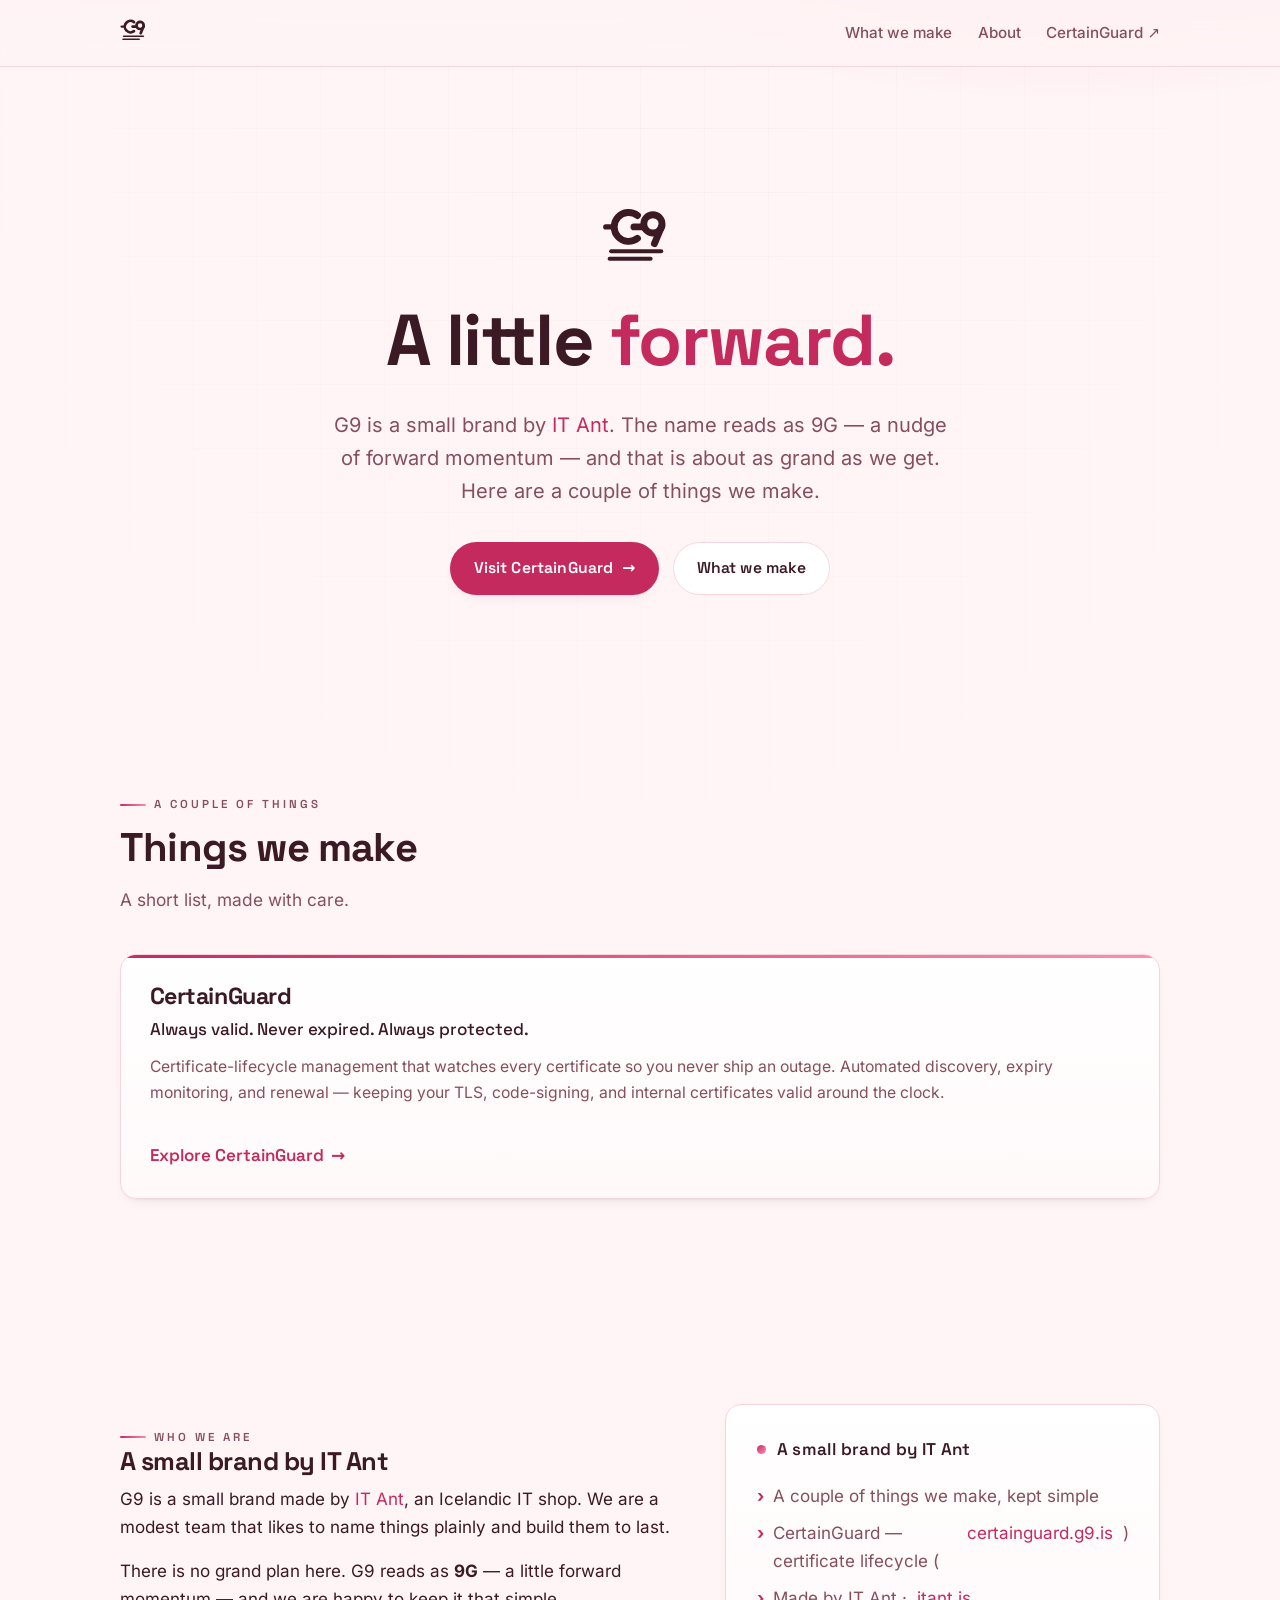
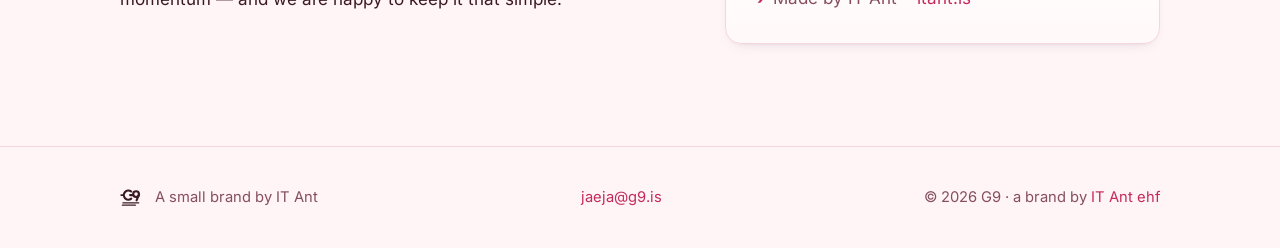
==== index.html @ 6bc57ffa "publish: G9 static build" ====
<!DOCTYPE html><html lang="en"> <head><meta charset="utf-8"><meta name="viewport" content="width=device-width, initial-scale=1"><meta name="generator" content="Astro v5.18.2"><title>G9 — a small brand by IT Ant</title><meta name="description" content="G9 is a small brand by IT Ant. A little forward momentum, and a couple of things we make — including CertainGuard, certificate-lifecycle management."><link rel="canonical" href="https://g9.is/"><meta name="theme-color" content="#fff4f6"><link rel="icon" href="/favicon.ico" sizes="32x32"><link rel="icon" href="/favicon.svg" type="image/svg+xml"><link rel="icon" href="/favicon-32.png" type="image/png" sizes="32x32"><link rel="apple-touch-icon" href="/apple-touch-icon.png"><link rel="mask-icon" href="/brand/g9-mark.svg" color="#c42a5e"><!-- Palette: Rose Peach (theme 6) is the locked default. The ?theme= switch
         (1–6) stays available for /preview; set data-theme before paint. --><script>
      (function () {
        try {
          var t = parseInt(
            new URLSearchParams(window.location.search).get('theme'),
            10
          );
          document.documentElement.dataset.theme =
            t >= 1 && t <= 6 ? String(t) : '6';
        } catch (e) {
          document.documentElement.dataset.theme = '6';
        }
      })();
    </script><!-- Open Graph --><meta property="og:type" content="website"><meta property="og:site_name" content="G9"><meta property="og:title" content="G9 — a small brand by IT Ant"><meta property="og:description" content="G9 is a small brand by IT Ant. A little forward momentum, and a couple of things we make — including CertainGuard, certificate-lifecycle management."><meta property="og:url" content="https://g9.is/"><meta property="og:image" content="https://g9.is/og.svg"><meta property="og:image:alt" content="G9 — a little forward."><!-- Twitter --><meta name="twitter:card" content="summary_large_image"><meta name="twitter:title" content="G9 — a small brand by IT Ant"><meta name="twitter:description" content="G9 is a small brand by IT Ant. A little forward momentum, and a couple of things we make — including CertainGuard, certificate-lifecycle management."><meta name="twitter:image" content="https://g9.is/og.svg"><link rel="sitemap" href="/sitemap-index.xml"><link rel="stylesheet" href="/assets/index.DEexoNyB.css"></head> <body> <a class="skip-link" href="#main">Skip to content</a>  <header class="site-header"> <div class="container"> <a href="#top" aria-label="G9 home"> <svg class="wordmark " width="30" height="30" viewBox="0 0 100 100" role="img" aria-label="G9" fill="none" xmlns="http://www.w3.org/2000/svg"> <g stroke="currentColor" stroke-linecap="round" stroke-linejoin="round"> <g stroke-width="9"> <path d="M46.7 27 A19 19 0 1 0 46.7 57"></path> <path d="M54 42 L42 42"></path> </g> <g stroke-width="9"> <circle cx="67" cy="38" r="12"></circle> <path d="M78.6 40.9 L69 64"></path> </g> <g stroke-width="5.25"> <path d="M12 74 L78 74"></path> <path d="M10 84 L64 84"></path> </g> <g stroke-width="7"> <path d="M5 42 L11 42"></path> </g> </g> </svg> </a> <nav class="nav-links" aria-label="Primary"> <a href="#products">What we make</a> <a href="#about">About</a> <a href="https://certainguard.g9.is" rel="noopener">CertainGuard ↗</a> </nav> </div> </header> <main id="main"> <a id="top"></a> <!-- ===================== HERO ===================== --> <section class="section hero" aria-labelledby="hero-title"> <div class="container"> <svg class="wordmark wordmark-xl" width="76" height="76" viewBox="0 0 100 100" role="img" aria-label="G9" fill="none" xmlns="http://www.w3.org/2000/svg"> <g stroke="currentColor" stroke-linecap="round" stroke-linejoin="round"> <g stroke-width="9"> <path d="M46.7 27 A19 19 0 1 0 46.7 57"></path> <path d="M54 42 L42 42"></path> </g> <g stroke-width="9"> <circle cx="67" cy="38" r="12"></circle> <path d="M78.6 40.9 L69 64"></path> </g> <g stroke-width="5.25"> <path d="M12 74 L78 74"></path> <path d="M10 84 L64 84"></path> </g> <g stroke-width="7"> <path d="M5 42 L11 42"></path> </g> </g> </svg> <h1 id="hero-title">
A little <span class="force">forward.</span> </h1> <p class="lede">
G9 is a small brand by <a href="https://itant.is" rel="noopener">IT
          Ant</a>. The name reads as 9G — a nudge of forward momentum — and
          that is about as grand as we get. Here are a couple of things we make.
</p> <div class="cta-row"> <a class="btn btn--primary" href="https://certainguard.g9.is" rel="noopener">
Visit CertainGuard <span class="arrow" aria-hidden="true">→</span> </a> <a class="btn btn--ghost" href="#products">What we make</a> </div> </div> </section> <!-- ===================== PRODUCTS ===================== --> <section class="section" id="products" aria-labelledby="products-title"> <div class="container"> <div class="section-head"> <span class="eyebrow">A couple of things</span> <h2 id="products-title">Things we make</h2> <p>A short list, made with care.</p> </div> <div class="product-grid"> <article class="product-card " style="--card-accent: #2563d8"> <h3>CertainGuard</h3> <p class="tagline">Always valid. Never expired. Always protected.</p> <div class="desc"> <p>Certificate-lifecycle management that watches every certificate so you never
ship an outage. Automated discovery, expiry monitoring, and renewal — keeping
your TLS, code-signing, and internal certificates valid around the clock.</p> </div> <a class="card-cta stretched" href="https://certainguard.g9.is" rel="noopener"> Explore CertainGuard  <span class="arrow" aria-hidden="true">
→
</span> </a> </article> </div> </div> </section> <!-- ===================== ABOUT / FAMILY ===================== --> <section class="section" id="about" aria-labelledby="about-title"> <div class="container about-wrap"> <div> <span class="eyebrow">Who we are</span> <h2 id="about-title">A small brand by IT Ant</h2> <p>
G9 is a small brand made by <a href="https://itant.is" rel="noopener">IT
            Ant</a>, an Icelandic IT shop. We are a modest team that likes to
            name things plainly and build them to last.
</p> <p>
There is no grand plan here. G9 reads as <strong>9G</strong> — a
            little forward momentum — and we are happy to keep it that simple.
</p> </div> <aside class="about-card"> <div class="lineage"> <span class="dot" aria-hidden="true"></span> A small brand by IT Ant
</div> <ul> <li>A couple of things we make, kept simple</li> <li>CertainGuard — certificate lifecycle (<a href="https://certainguard.g9.is" rel="noopener">certainguard.g9.is</a>)</li> <li>Made by IT Ant · <a href="https://itant.is" rel="noopener">itant.is</a></li> </ul> </aside> </div> </section> </main>  <footer class="site-footer"> <div class="container"> <div class="foot-brand"> <svg class="wordmark " width="24" height="24" viewBox="0 0 100 100" role="img" aria-label="G9" fill="none" xmlns="http://www.w3.org/2000/svg"> <g stroke="currentColor" stroke-linecap="round" stroke-linejoin="round"> <g stroke-width="9"> <path d="M46.7 27 A19 19 0 1 0 46.7 57"></path> <path d="M54 42 L42 42"></path> </g> <g stroke-width="9"> <circle cx="67" cy="38" r="12"></circle> <path d="M78.6 40.9 L69 64"></path> </g> <g stroke-width="5.25"> <path d="M12 74 L78 74"></path> <path d="M10 84 L64 84"></path> </g> <g stroke-width="7"> <path d="M5 42 L11 42"></path> </g> </g> </svg> <span>A small brand by IT Ant</span> </div> <div> <a href="mailto:jaeja@g9.is">jaeja@g9.is</a> </div> <div>© 2026 G9 · a brand by <a href="https://itant.is" rel="noopener">IT Ant ehf</a></div> </div> </footer>  </body></html>
---- assets/index.DEexoNyB.css ----
@font-face{font-family:Space Grotesk;font-style:normal;font-display:swap;font-weight:400;src:url(/assets/space-grotesk-vietnamese-400-normal.B7xT_GF5.woff2) format("woff2"),url(/assets/space-grotesk-vietnamese-400-normal.BIWiOVfw.woff) format("woff");unicode-range:U+0102-0103,U+0110-0111,U+0128-0129,U+0168-0169,U+01A0-01A1,U+01AF-01B0,U+0300-0301,U+0303-0304,U+0308-0309,U+0323,U+0329,U+1EA0-1EF9,U+20AB}@font-face{font-family:Space Grotesk;font-style:normal;font-display:swap;font-weight:400;src:url(/assets/space-grotesk-latin-ext-400-normal.CfP_5XZW.woff2) format("woff2"),url(/assets/space-grotesk-latin-ext-400-normal.DRPE3kg4.woff) format("woff");unicode-range:U+0100-02BA,U+02BD-02C5,U+02C7-02CC,U+02CE-02D7,U+02DD-02FF,U+0304,U+0308,U+0329,U+1D00-1DBF,U+1E00-1E9F,U+1EF2-1EFF,U+2020,U+20A0-20AB,U+20AD-20C0,U+2113,U+2C60-2C7F,U+A720-A7FF}@font-face{font-family:Space Grotesk;font-style:normal;font-display:swap;font-weight:400;src:url(/assets/space-grotesk-latin-400-normal.CJ-V5oYT.woff2) format("woff2"),url(/assets/space-grotesk-latin-400-normal.BnQMeOim.woff) format("woff");unicode-range:U+0000-00FF,U+0131,U+0152-0153,U+02BB-02BC,U+02C6,U+02DA,U+02DC,U+0304,U+0308,U+0329,U+2000-206F,U+20AC,U+2122,U+2191,U+2193,U+2212,U+2215,U+FEFF,U+FFFD}@font-face{font-family:Space Grotesk;font-style:normal;font-display:swap;font-weight:500;src:url(/assets/space-grotesk-vietnamese-500-normal.BmEvtly_.woff2) format("woff2"),url(/assets/space-grotesk-vietnamese-500-normal.BTqKIpxg.woff) format("woff");unicode-range:U+0102-0103,U+0110-0111,U+0128-0129,U+0168-0169,U+01A0-01A1,U+01AF-01B0,U+0300-0301,U+0303-0304,U+0308-0309,U+0323,U+0329,U+1EA0-1EF9,U+20AB}@font-face{font-family:Space Grotesk;font-style:normal;font-display:swap;font-weight:500;src:url(/assets/space-grotesk-latin-ext-500-normal.DUe3BAxM.woff2) format("woff2"),url(/assets/space-grotesk-latin-ext-500-normal.3dgZTiw9.woff) format("woff");unicode-range:U+0100-02BA,U+02BD-02C5,U+02C7-02CC,U+02CE-02D7,U+02DD-02FF,U+0304,U+0308,U+0329,U+1D00-1DBF,U+1E00-1E9F,U+1EF2-1EFF,U+2020,U+20A0-20AB,U+20AD-20C0,U+2113,U+2C60-2C7F,U+A720-A7FF}@font-face{font-family:Space Grotesk;font-style:normal;font-display:swap;font-weight:500;src:url(/assets/space-grotesk-latin-500-normal.lFbtlQH6.woff2) format("woff2"),url(/assets/space-grotesk-latin-500-normal.CNSSEhBt.woff) format("woff");unicode-range:U+0000-00FF,U+0131,U+0152-0153,U+02BB-02BC,U+02C6,U+02DA,U+02DC,U+0304,U+0308,U+0329,U+2000-206F,U+20AC,U+2122,U+2191,U+2193,U+2212,U+2215,U+FEFF,U+FFFD}@font-face{font-family:Space Grotesk;font-style:normal;font-display:swap;font-weight:600;src:url(/assets/space-grotesk-vietnamese-600-normal.DUi7WF5p.woff2) format("woff2"),url(/assets/space-grotesk-vietnamese-600-normal.D6zpsUhD.woff) format("woff");unicode-range:U+0102-0103,U+0110-0111,U+0128-0129,U+0168-0169,U+01A0-01A1,U+01AF-01B0,U+0300-0301,U+0303-0304,U+0308-0309,U+0323,U+0329,U+1EA0-1EF9,U+20AB}@font-face{font-family:Space Grotesk;font-style:normal;font-display:swap;font-weight:600;src:url(/assets/space-grotesk-latin-ext-600-normal.DxxdqCpr.woff2) format("woff2"),url(/assets/space-grotesk-latin-ext-600-normal.VcznFIpX.woff) format("woff");unicode-range:U+0100-02BA,U+02BD-02C5,U+02C7-02CC,U+02CE-02D7,U+02DD-02FF,U+0304,U+0308,U+0329,U+1D00-1DBF,U+1E00-1E9F,U+1EF2-1EFF,U+2020,U+20A0-20AB,U+20AD-20C0,U+2113,U+2C60-2C7F,U+A720-A7FF}@font-face{font-family:Space Grotesk;font-style:normal;font-display:swap;font-weight:600;src:url(/assets/space-grotesk-latin-600-normal.DjKNqYRj.woff2) format("woff2"),url(/assets/space-grotesk-latin-600-normal.BflQw4A9.woff) format("woff");unicode-range:U+0000-00FF,U+0131,U+0152-0153,U+02BB-02BC,U+02C6,U+02DA,U+02DC,U+0304,U+0308,U+0329,U+2000-206F,U+20AC,U+2122,U+2191,U+2193,U+2212,U+2215,U+FEFF,U+FFFD}@font-face{font-family:Space Grotesk;font-style:normal;font-display:swap;font-weight:700;src:url(/assets/space-grotesk-vietnamese-700-normal.DMty7AZE.woff2) format("woff2"),url(/assets/space-grotesk-vietnamese-700-normal.Duxec5Rn.woff) format("woff");unicode-range:U+0102-0103,U+0110-0111,U+0128-0129,U+0168-0169,U+01A0-01A1,U+01AF-01B0,U+0300-0301,U+0303-0304,U+0308-0309,U+0323,U+0329,U+1EA0-1EF9,U+20AB}@font-face{font-family:Space Grotesk;font-style:normal;font-display:swap;font-weight:700;src:url(/assets/space-grotesk-latin-ext-700-normal.BQnZhY3m.woff2) format("woff2"),url(/assets/space-grotesk-latin-ext-700-normal.HVCqSBdx.woff) format("woff");unicode-range:U+0100-02BA,U+02BD-02C5,U+02C7-02CC,U+02CE-02D7,U+02DD-02FF,U+0304,U+0308,U+0329,U+1D00-1DBF,U+1E00-1E9F,U+1EF2-1EFF,U+2020,U+20A0-20AB,U+20AD-20C0,U+2113,U+2C60-2C7F,U+A720-A7FF}@font-face{font-family:Space Grotesk;font-style:normal;font-display:swap;font-weight:700;src:url(/assets/space-grotesk-latin-700-normal.RjhwGPKo.woff2) format("woff2"),url(/assets/space-grotesk-latin-700-normal.CwsQ-cCU.woff) format("woff");unicode-range:U+0000-00FF,U+0131,U+0152-0153,U+02BB-02BC,U+02C6,U+02DA,U+02DC,U+0304,U+0308,U+0329,U+2000-206F,U+20AC,U+2122,U+2191,U+2193,U+2212,U+2215,U+FEFF,U+FFFD}@font-face{font-family:Inter Variable;font-style:normal;font-display:swap;font-weight:100 900;src:url(/assets/inter-cyrillic-ext-wght-normal.BOeWTOD4.woff2) format("woff2-variations");unicode-range:U+0460-052F,U+1C80-1C8A,U+20B4,U+2DE0-2DFF,U+A640-A69F,U+FE2E-FE2F}@font-face{font-family:Inter Variable;font-style:normal;font-display:swap;font-weight:100 900;src:url(/assets/inter-cyrillic-wght-normal.DqGufNeO.woff2) format("woff2-variations");unicode-range:U+0301,U+0400-045F,U+0490-0491,U+04B0-04B1,U+2116}@font-face{font-family:Inter Variable;font-style:normal;font-display:swap;font-weight:100 900;src:url(/assets/inter-greek-ext-wght-normal.DlzME5K_.woff2) format("woff2-variations");unicode-range:U+1F00-1FFF}@font-face{font-family:Inter Variable;font-style:normal;font-display:swap;font-weight:100 900;src:url(/assets/inter-greek-wght-normal.CkhJZR-_.woff2) format("woff2-variations");unicode-range:U+0370-0377,U+037A-037F,U+0384-038A,U+038C,U+038E-03A1,U+03A3-03FF}@font-face{font-family:Inter Variable;font-style:normal;font-display:swap;font-weight:100 900;src:url(/assets/inter-vietnamese-wght-normal.CBcvBZtf.woff2) format("woff2-variations");unicode-range:U+0102-0103,U+0110-0111,U+0128-0129,U+0168-0169,U+01A0-01A1,U+01AF-01B0,U+0300-0301,U+0303-0304,U+0308-0309,U+0323,U+0329,U+1EA0-1EF9,U+20AB}@font-face{font-family:Inter Variable;font-style:normal;font-display:swap;font-weight:100 900;src:url(/assets/inter-latin-ext-wght-normal.DO1Apj_S.woff2) format("woff2-variations");unicode-range:U+0100-02BA,U+02BD-02C5,U+02C7-02CC,U+02CE-02D7,U+02DD-02FF,U+0304,U+0308,U+0329,U+1D00-1DBF,U+1E00-1E9F,U+1EF2-1EFF,U+2020,U+20A0-20AB,U+20AD-20C0,U+2113,U+2C60-2C7F,U+A720-A7FF}@font-face{font-family:Inter Variable;font-style:normal;font-display:swap;font-weight:100 900;src:url(/assets/inter-latin-wght-normal.Dx4kXJAl.woff2) format("woff2-variations");unicode-range:U+0000-00FF,U+0131,U+0152-0153,U+02BB-02BC,U+02C6,U+02DA,U+02DC,U+0304,U+0308,U+0329,U+2000-206F,U+20AC,U+2122,U+2191,U+2193,U+2212,U+2215,U+FEFF,U+FFFD}:root{--bg: #fff4f6;--surface: #ffffff;--surface-2: #fff9fa;--border: #f6d6de;--text: #3b1a26;--muted: #864f5d;--accent: #c42a5e;--accent-2: #ff8fb0;--accent-ink: #ffffff;--maxw: 1120px;--radius: 16px;--font-display: "Space Grotesk", system-ui, sans-serif;--font-body: "Inter Variable", "Inter", system-ui, -apple-system, Segoe UI, Roboto, sans-serif;--grad: linear-gradient(135deg, var(--accent), var(--accent-2));--glow-1: color-mix(in srgb, var(--accent) 14%, transparent);--glow-2: color-mix(in srgb, var(--accent-2) 16%, transparent);--shadow-sm: 0 1px 2px rgba(16, 24, 40, .04), 0 6px 16px -10px rgba(16, 24, 40, .18);--shadow-md: 0 12px 32px -16px rgba(16, 24, 40, .28)}[data-theme="1"]{--bg: #f2f7ff;--surface: #ffffff;--surface-2: #f7faff;--border: #dce7f6;--text: #15243b;--muted: #4f5e78;--accent: #2563d8;--accent-2: #5c8bff;--accent-ink: #ffffff}[data-theme="2"]{--bg: #fff6f0;--surface: #ffffff;--surface-2: #fffaf6;--border: #f6dccd;--text: #3a2217;--muted: #855646;--accent: #cd3f17;--accent-2: #ff8a3d;--accent-ink: #ffffff}[data-theme="3"]{--bg: #ecfaf5;--surface: #ffffff;--surface-2: #f4fcf9;--border: #cceae0;--text: #0e302a;--muted: #41675d;--accent: #067a61;--accent-2: #23c7a2;--accent-ink: #ffffff}[data-theme="4"]{--bg: #f6f3ff;--surface: #ffffff;--surface-2: #fbf9ff;--border: #e4dcf7;--text: #271a3d;--muted: #5c5078;--accent: #7345dc;--accent-2: #a98bff;--accent-ink: #ffffff}[data-theme="5"]{--bg: #fafcec;--surface: #ffffff;--surface-2: #fdfef4;--border: #e5e8c2;--text: #2a2d10;--muted: #59602b;--accent: #4f7a0b;--accent-2: #a6cc2b;--accent-ink: #ffffff}[data-theme="6"]{--bg: #fff4f6;--surface: #ffffff;--surface-2: #fff9fa;--border: #f6d6de;--text: #3b1a26;--muted: #864f5d;--accent: #c42a5e;--accent-2: #ff8fb0;--accent-ink: #ffffff}*,*:before,*:after{box-sizing:border-box}html{scroll-behavior:smooth}body{margin:0;background:var(--bg);color:var(--text);font-family:var(--font-body);font-size:17px;line-height:1.65;-webkit-font-smoothing:antialiased;text-rendering:optimizeLegibility;overflow-x:hidden}body:before{content:"";position:fixed;inset:-20vh -10vw auto;height:80vh;z-index:-2;background:radial-gradient(55% 50% at 78% 4%,var(--glow-1),transparent 70%),radial-gradient(45% 45% at 10% 0%,var(--glow-2),transparent 70%);pointer-events:none}body:after{content:"";position:fixed;inset:0;z-index:-3;background-image:linear-gradient(rgba(16,24,40,.025) 1px,transparent 1px),linear-gradient(90deg,rgba(16,24,40,.025) 1px,transparent 1px);background-size:64px 64px;mask-image:radial-gradient(circle at 50% 18%,#000 0%,transparent 72%);pointer-events:none}a{color:var(--accent);text-decoration:none}a:hover{text-decoration:underline}h1,h2,h3{font-family:var(--font-display);font-weight:700;line-height:1.1;letter-spacing:-.02em;margin:0 0 .4em;color:var(--text)}p{margin:0 0 1rem}img,svg{max-width:100%}.container{width:100%;max-width:var(--maxw);margin-inline:auto;padding-inline:clamp(1.25rem,4vw,2.5rem)}.eyebrow{display:inline-flex;align-items:center;gap:.5rem;font-family:var(--font-display);font-size:.72rem;font-weight:600;letter-spacing:.26em;text-transform:uppercase;color:var(--muted)}.eyebrow:before{content:"";width:1.6rem;height:2px;border-radius:2px;background:var(--grad)}.section{padding-block:clamp(3.5rem,8vw,6.5rem);position:relative}.skip-link{position:absolute;left:-999px;top:0;z-index:100;background:var(--accent);color:var(--accent-ink);padding:.6rem 1rem;border-radius:0 0 8px;font-weight:600}.skip-link:focus{left:0}.btn{display:inline-flex;align-items:center;gap:.55rem;font-family:var(--font-display);font-weight:600;font-size:.98rem;letter-spacing:.01em;padding:.8rem 1.4rem;border-radius:999px;border:1px solid transparent;cursor:pointer;transition:transform .18s ease,box-shadow .18s ease,background .18s ease,border-color .18s ease,color .18s ease;text-decoration:none}.btn--primary{background:var(--accent);color:var(--accent-ink);box-shadow:var(--shadow-sm)}.btn--primary:hover{transform:translateY(-2px);text-decoration:none;box-shadow:var(--shadow-md)}.btn--ghost{background:var(--surface);color:var(--text);border-color:var(--border)}.btn--ghost:hover{border-color:var(--accent);color:var(--accent);text-decoration:none}.btn .arrow{transition:transform .18s ease}.btn:hover .arrow{transform:translate(3px)}:focus-visible{outline:2px solid var(--accent);outline-offset:3px;border-radius:4px}.site-header{position:sticky;top:0;z-index:50;backdrop-filter:blur(12px);background:color-mix(in srgb,var(--bg) 80%,transparent);border-bottom:1px solid var(--border)}.site-header .container{display:flex;align-items:center;justify-content:space-between;height:66px}.site-header .wordmark{color:var(--text)}.nav-links{display:flex;align-items:center;gap:1.6rem}.nav-links a{color:var(--muted);font-size:.95rem;font-weight:500}.nav-links a:hover{color:var(--accent);text-decoration:none}.hero{padding-block:clamp(4rem,11vw,8rem) clamp(3rem,7vw,5.5rem);text-align:center}.hero .wordmark-xl{margin-inline:auto;color:var(--text)}.hero h1{font-size:clamp(2.4rem,7vw,4.5rem);margin-top:1.4rem;color:var(--text)}.hero h1 .force{color:var(--accent)}.hero .lede{max-width:48ch;margin:1.15rem auto 2.1rem;color:var(--muted);font-size:clamp(1.05rem,2.4vw,1.25rem)}.hero .cta-row{display:flex;gap:.9rem;justify-content:center;flex-wrap:wrap}.section-head{max-width:60ch;margin-bottom:2.5rem}.section-head h2{font-size:clamp(1.7rem,4vw,2.5rem);margin-top:.7rem}.section-head p{color:var(--muted);font-size:1.08rem}.product-grid{display:grid;grid-template-columns:repeat(auto-fit,minmax(280px,1fr));gap:1.25rem}.product-card{position:relative;display:flex;flex-direction:column;padding:1.8rem;border-radius:var(--radius);background:linear-gradient(180deg,var(--surface),var(--surface-2));border:1px solid var(--border);box-shadow:var(--shadow-sm);overflow:hidden;transition:transform .2s ease,border-color .2s ease,box-shadow .2s ease}.product-card:before{content:"";position:absolute;inset:0 0 auto;height:3px;background:var(--grad)}.product-card:hover{transform:translateY(-4px);border-color:color-mix(in srgb,var(--accent) 45%,var(--border));box-shadow:var(--shadow-md)}.product-card.is-coming{border-style:dashed;background:var(--surface-2);box-shadow:none}.product-card .badge{align-self:flex-start;font-family:var(--font-display);font-size:.68rem;font-weight:600;letter-spacing:.16em;text-transform:uppercase;padding:.3rem .7rem;border-radius:999px;border:1px solid var(--border);color:var(--muted);margin-bottom:1.1rem}.product-card .badge.live{color:var(--accent-ink);background:var(--accent);border-color:transparent}.product-card h3{font-size:1.45rem;margin-bottom:.35rem}.product-card .tagline{font-family:var(--font-display);font-weight:500;color:var(--text);margin-bottom:.7rem}.product-card .desc{color:var(--muted);font-size:.98rem;flex:1}.product-card .card-cta{margin-top:1.2rem;display:inline-flex;align-items:center;gap:.45rem;font-family:var(--font-display);font-weight:600;color:var(--accent)}.product-card .card-cta .arrow{transition:transform .18s ease}.product-card a.stretched:after{content:"";position:absolute;inset:0}.product-card:hover .card-cta .arrow{transform:translate(4px)}.product-card .card-cta.disabled{color:var(--muted)}.about-wrap{display:grid;grid-template-columns:1.3fr 1fr;gap:2.5rem;align-items:center}.about-card{padding:1.9rem;border-radius:var(--radius);background:linear-gradient(180deg,var(--surface),var(--surface-2));border:1px solid var(--border);box-shadow:var(--shadow-sm)}.about-card .lineage{display:flex;align-items:center;gap:.7rem;font-family:var(--font-display);font-weight:600;letter-spacing:.02em}.about-card .lineage .dot{width:9px;height:9px;border-radius:50%;background:var(--grad)}.about-card ul{list-style:none;padding:0;margin:1.2rem 0 0;display:grid;gap:.55rem}.about-card li{display:flex;gap:.6rem;color:var(--muted)}.about-card li:before{content:"›";color:var(--accent);font-weight:700}.site-footer{border-top:1px solid var(--border);padding-block:2.4rem;color:var(--muted);font-size:.92rem}.site-footer .container{display:flex;flex-wrap:wrap;gap:1rem 2rem;align-items:center;justify-content:space-between}.site-footer .foot-brand{display:flex;align-items:center;gap:.7rem}.site-footer .wordmark{color:var(--text)}.site-footer a,.site-footer a:hover{color:var(--accent)}@media(max-width:760px){.nav-links{display:none}.about-wrap{grid-template-columns:1fr}}@media(prefers-reduced-motion:reduce){html{scroll-behavior:auto}*{transition:none!important}}
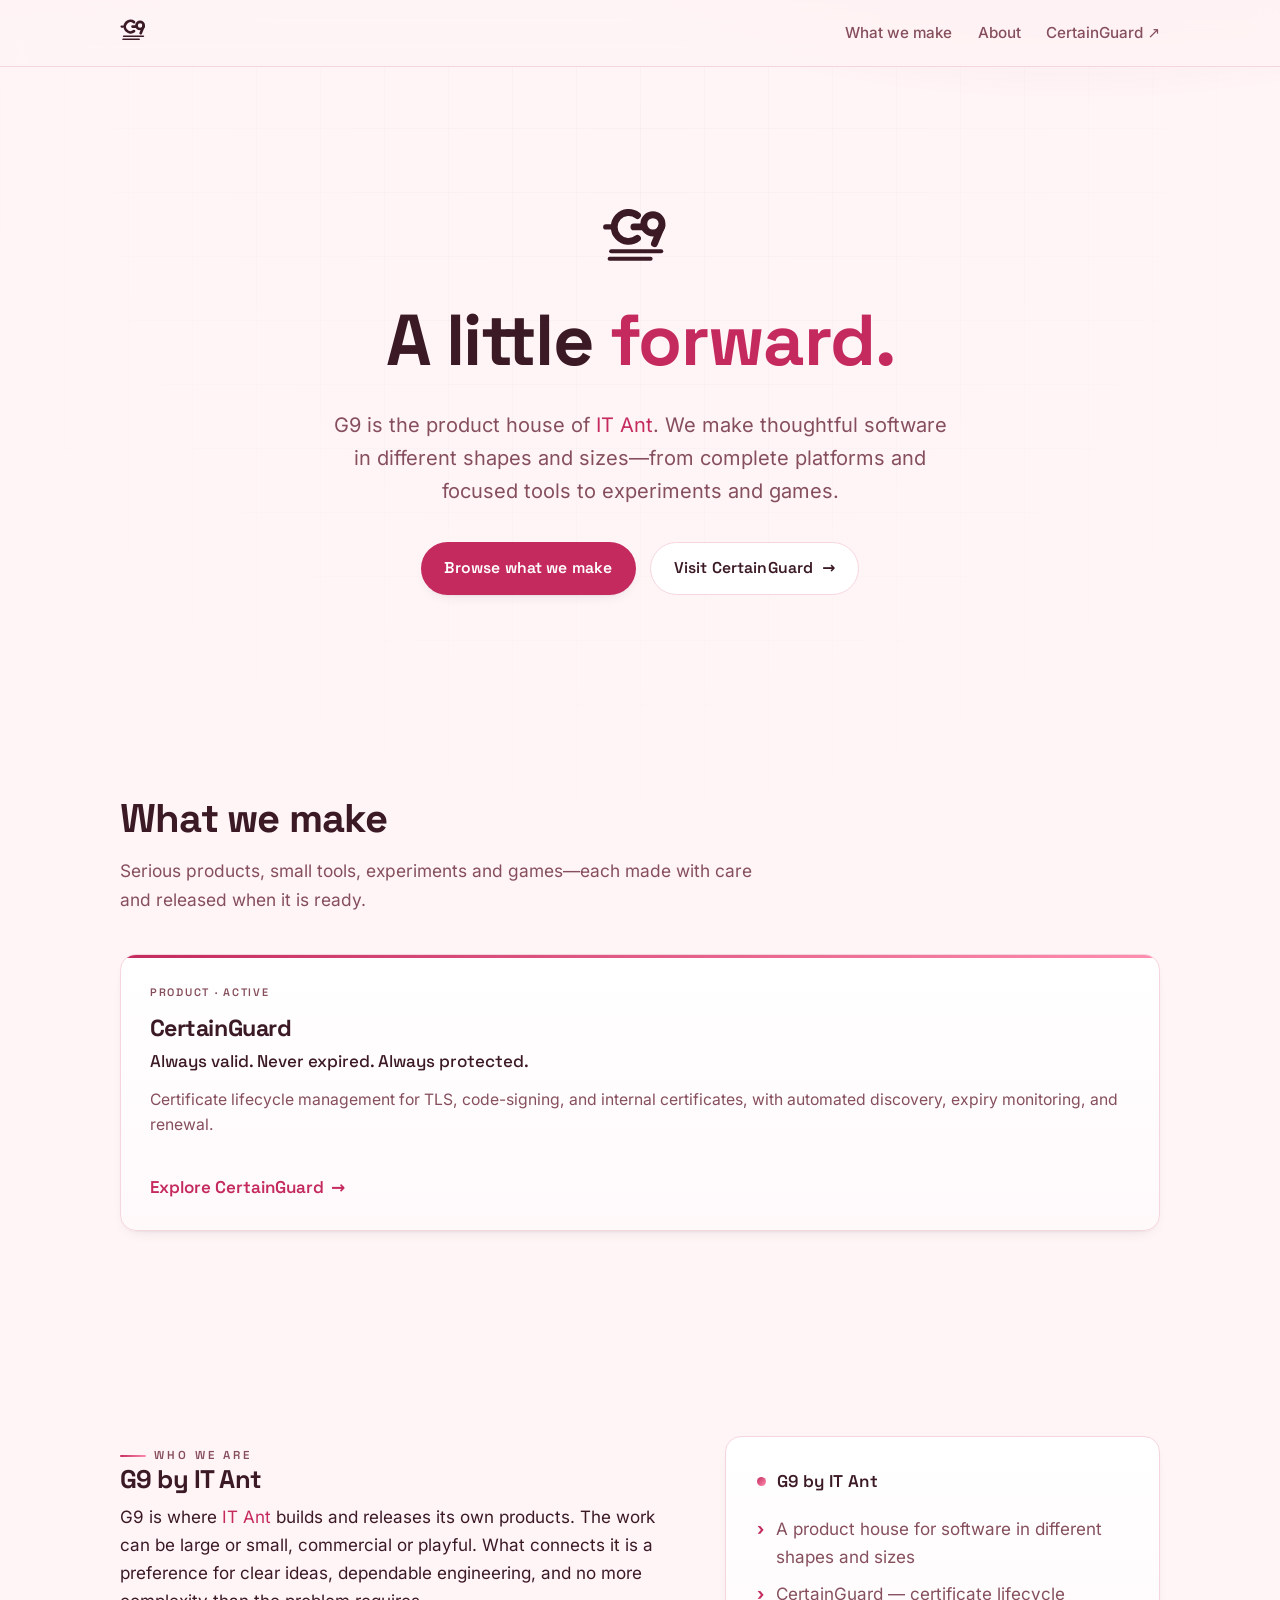
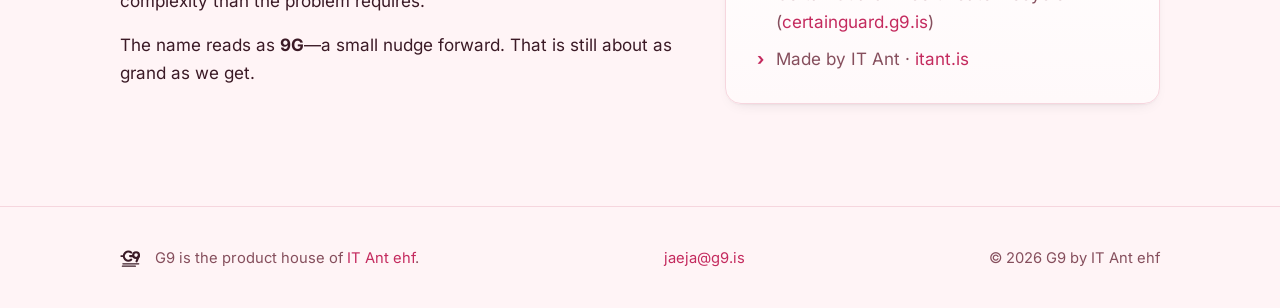
==== commit 99965968: "publish: G9 static build" ====
--- a/index.html
+++ b/index.html
@@ -1,4 +1,4 @@
-<!DOCTYPE html><html lang="en"> <head><meta charset="utf-8"><meta name="viewport" content="width=device-width, initial-scale=1"><meta name="generator" content="Astro v5.18.2"><title>G9 — a small brand by IT Ant</title><meta name="description" content="G9 is a small brand by IT Ant. A little forward momentum, and a couple of things we make — including CertainGuard, certificate-lifecycle management."><link rel="canonical" href="https://g9.is/"><meta name="theme-color" content="#fff4f6"><link rel="icon" href="/favicon.ico" sizes="32x32"><link rel="icon" href="/favicon.svg" type="image/svg+xml"><link rel="icon" href="/favicon-32.png" type="image/png" sizes="32x32"><link rel="apple-touch-icon" href="/apple-touch-icon.png"><link rel="mask-icon" href="/brand/g9-mark.svg" color="#c42a5e"><!-- Palette: Rose Peach (theme 6) is the locked default. The ?theme= switch
+<!DOCTYPE html><html lang="en"> <head><meta charset="utf-8"><meta name="viewport" content="width=device-width, initial-scale=1"><meta name="generator" content="Astro v5.18.2"><title>G9 by IT Ant — An Icelandic product house</title><meta name="description" content="G9 is the product house of IT Ant. We make thoughtful software—from complete platforms and focused tools to experiments and games."><link rel="canonical" href="https://g9.is/"><meta name="theme-color" content="#fff4f6"><link rel="icon" href="/favicon.ico" sizes="32x32"><link rel="icon" href="/favicon.svg" type="image/svg+xml"><link rel="icon" href="/favicon-32.png" type="image/png" sizes="32x32"><link rel="apple-touch-icon" href="/apple-touch-icon.png"><link rel="mask-icon" href="/brand/g9-mark.svg" color="#c42a5e"><!-- Palette: Rose Peach (theme 6) is the locked default. The ?theme= switch
          (1–6) stays available for /preview; set data-theme before paint. --><script>
       (function () {
         try {
@@ -12,22 +12,24 @@
           document.documentElement.dataset.theme = '6';
         }
       })();
-    </script><!-- Open Graph --><meta property="og:type" content="website"><meta property="og:site_name" content="G9"><meta property="og:title" content="G9 — a small brand by IT Ant"><meta property="og:description" content="G9 is a small brand by IT Ant. A little forward momentum, and a couple of things we make — including CertainGuard, certificate-lifecycle management."><meta property="og:url" content="https://g9.is/"><meta property="og:image" content="https://g9.is/og.svg"><meta property="og:image:alt" content="G9 — a little forward."><!-- Twitter --><meta name="twitter:card" content="summary_large_image"><meta name="twitter:title" content="G9 — a small brand by IT Ant"><meta name="twitter:description" content="G9 is a small brand by IT Ant. A little forward momentum, and a couple of things we make — including CertainGuard, certificate-lifecycle management."><meta name="twitter:image" content="https://g9.is/og.svg"><link rel="sitemap" href="/sitemap-index.xml"><link rel="stylesheet" href="/assets/index.DEexoNyB.css"></head> <body> <a class="skip-link" href="#main">Skip to content</a>  <header class="site-header"> <div class="container"> <a href="#top" aria-label="G9 home"> <svg class="wordmark " width="30" height="30" viewBox="0 0 100 100" role="img" aria-label="G9" fill="none" xmlns="http://www.w3.org/2000/svg"> <g stroke="currentColor" stroke-linecap="round" stroke-linejoin="round"> <g stroke-width="9"> <path d="M46.7 27 A19 19 0 1 0 46.7 57"></path> <path d="M54 42 L42 42"></path> </g> <g stroke-width="9"> <circle cx="67" cy="38" r="12"></circle> <path d="M78.6 40.9 L69 64"></path> </g> <g stroke-width="5.25"> <path d="M12 74 L78 74"></path> <path d="M10 84 L64 84"></path> </g> <g stroke-width="7"> <path d="M5 42 L11 42"></path> </g> </g> </svg> </a> <nav class="nav-links" aria-label="Primary"> <a href="#products">What we make</a> <a href="#about">About</a> <a href="https://certainguard.g9.is" rel="noopener">CertainGuard ↗</a> </nav> </div> </header> <main id="main"> <a id="top"></a> <!-- ===================== HERO ===================== --> <section class="section hero" aria-labelledby="hero-title"> <div class="container"> <svg class="wordmark wordmark-xl" width="76" height="76" viewBox="0 0 100 100" role="img" aria-label="G9" fill="none" xmlns="http://www.w3.org/2000/svg"> <g stroke="currentColor" stroke-linecap="round" stroke-linejoin="round"> <g stroke-width="9"> <path d="M46.7 27 A19 19 0 1 0 46.7 57"></path> <path d="M54 42 L42 42"></path> </g> <g stroke-width="9"> <circle cx="67" cy="38" r="12"></circle> <path d="M78.6 40.9 L69 64"></path> </g> <g stroke-width="5.25"> <path d="M12 74 L78 74"></path> <path d="M10 84 L64 84"></path> </g> <g stroke-width="7"> <path d="M5 42 L11 42"></path> </g> </g> </svg> <h1 id="hero-title">
+    </script><!-- Open Graph --><meta property="og:type" content="website"><meta property="og:site_name" content="G9"><meta property="og:title" content="G9 by IT Ant"><meta property="og:description" content="Thoughtful software in different shapes and sizes, from complete platforms and focused tools to experiments and games."><meta property="og:url" content="https://g9.is/"><meta property="og:image" content="https://g9.is/og.svg"><meta property="og:image:alt" content="G9 — a little forward."><!-- Twitter --><meta name="twitter:card" content="summary_large_image"><meta name="twitter:title" content="G9 by IT Ant"><meta name="twitter:description" content="Thoughtful software in different shapes and sizes, from complete platforms and focused tools to experiments and games."><meta name="twitter:image" content="https://g9.is/og.svg"><link rel="sitemap" href="/sitemap-index.xml"><link rel="stylesheet" href="/assets/index.De8qRLcC.css"></head> <body> <a class="skip-link" href="#main">Skip to content</a>  <header class="site-header"> <div class="container"> <a href="#top" aria-label="G9 home"> <svg class="wordmark " width="30" height="30" viewBox="0 0 100 100" role="img" aria-label="G9" fill="none" xmlns="http://www.w3.org/2000/svg"> <g stroke="currentColor" stroke-linecap="round" stroke-linejoin="round"> <g stroke-width="9"> <path d="M46.7 27 A19 19 0 1 0 46.7 57"></path> <path d="M54 42 L42 42"></path> </g> <g stroke-width="9"> <circle cx="67" cy="38" r="12"></circle> <path d="M78.6 40.9 L69 64"></path> </g> <g stroke-width="5.25"> <path d="M12 74 L78 74"></path> <path d="M10 84 L64 84"></path> </g> <g stroke-width="7"> <path d="M5 42 L11 42"></path> </g> </g> </svg> </a> <nav class="nav-links" aria-label="Primary"> <a href="#products">What we make</a> <a href="#about">About</a> <a href="https://certainguard.g9.is" rel="noopener">CertainGuard ↗</a> </nav> </div> </header> <main id="main"> <a id="top"></a> <!-- ===================== HERO ===================== --> <section class="section hero" aria-labelledby="hero-title"> <div class="container"> <svg class="wordmark wordmark-xl" width="76" height="76" viewBox="0 0 100 100" role="img" aria-label="G9" fill="none" xmlns="http://www.w3.org/2000/svg"> <g stroke="currentColor" stroke-linecap="round" stroke-linejoin="round"> <g stroke-width="9"> <path d="M46.7 27 A19 19 0 1 0 46.7 57"></path> <path d="M54 42 L42 42"></path> </g> <g stroke-width="9"> <circle cx="67" cy="38" r="12"></circle> <path d="M78.6 40.9 L69 64"></path> </g> <g stroke-width="5.25"> <path d="M12 74 L78 74"></path> <path d="M10 84 L64 84"></path> </g> <g stroke-width="7"> <path d="M5 42 L11 42"></path> </g> </g> </svg> <h1 id="hero-title">
 A little <span class="force">forward.</span> </h1> <p class="lede">
-G9 is a small brand by <a href="https://itant.is" rel="noopener">IT
-          Ant</a>. The name reads as 9G — a nudge of forward momentum — and
-          that is about as grand as we get. Here are a couple of things we make.
-</p> <div class="cta-row"> <a class="btn btn--primary" href="https://certainguard.g9.is" rel="noopener">
-Visit CertainGuard <span class="arrow" aria-hidden="true">→</span> </a> <a class="btn btn--ghost" href="#products">What we make</a> </div> </div> </section> <!-- ===================== PRODUCTS ===================== --> <section class="section" id="products" aria-labelledby="products-title"> <div class="container"> <div class="section-head"> <span class="eyebrow">A couple of things</span> <h2 id="products-title">Things we make</h2> <p>A short list, made with care.</p> </div> <div class="product-grid"> <article class="product-card " style="--card-accent: #2563d8"> <h3>CertainGuard</h3> <p class="tagline">Always valid. Never expired. Always protected.</p> <div class="desc"> <p>Certificate-lifecycle management that watches every certificate so you never
-ship an outage. Automated discovery, expiry monitoring, and renewal — keeping
-your TLS, code-signing, and internal certificates valid around the clock.</p> </div> <a class="card-cta stretched" href="https://certainguard.g9.is" rel="noopener"> Explore CertainGuard  <span class="arrow" aria-hidden="true">
+G9 is the product house of <a href="https://itant.is" rel="noopener">IT
+          Ant</a>. We make thoughtful software in different shapes and
+          sizes—from complete platforms and focused tools to experiments and
+          games.
+</p> <div class="cta-row"> <a class="btn btn--primary" href="#products">Browse what we make</a> <a class="btn btn--ghost" href="https://certainguard.g9.is" rel="noopener">
+Visit CertainGuard <span class="arrow" aria-hidden="true">→</span> </a> </div> </div> </section> <!-- ===================== PRODUCTS ===================== --> <section class="section" id="products" aria-labelledby="products-title"> <div class="container"> <div class="section-head"> <h2 id="products-title">What we make</h2> <p>Serious products, small tools, experiments and games—each made with care and released when it is ready.</p> </div> <div class="product-grid"> <article class="product-card " style="--card-accent: #2563d8"> <span class="card-label"> Product · Active </span> <h3>CertainGuard</h3> <p class="tagline">Always valid. Never expired. Always protected.</p> <div class="desc"> <p>Certificate lifecycle management for TLS, code-signing, and internal
+certificates, with automated discovery, expiry monitoring, and renewal.</p> </div> <a class="card-cta stretched" href="https://certainguard.g9.is" rel="noopener"> Explore CertainGuard  <span class="arrow" aria-hidden="true">
 →
-</span> </a> </article> </div> </div> </section> <!-- ===================== ABOUT / FAMILY ===================== --> <section class="section" id="about" aria-labelledby="about-title"> <div class="container about-wrap"> <div> <span class="eyebrow">Who we are</span> <h2 id="about-title">A small brand by IT Ant</h2> <p>
-G9 is a small brand made by <a href="https://itant.is" rel="noopener">IT
-            Ant</a>, an Icelandic IT shop. We are a modest team that likes to
-            name things plainly and build them to last.
+</span> </a> </article> </div> </div> </section> <!-- ===================== ABOUT / FAMILY ===================== --> <section class="section" id="about" aria-labelledby="about-title"> <div class="container about-wrap"> <div> <span class="eyebrow">Who we are</span> <h2 id="about-title">G9 by IT Ant</h2> <p>
+G9 is where <a href="https://itant.is" rel="noopener">IT Ant</a>
+builds and releases its own products. The work can be large or
+            small, commercial or playful. What connects it is a preference for
+            clear ideas, dependable engineering, and no more complexity than the
+            problem requires.
 </p> <p>
-There is no grand plan here. G9 reads as <strong>9G</strong> — a
-            little forward momentum — and we are happy to keep it that simple.
-</p> </div> <aside class="about-card"> <div class="lineage"> <span class="dot" aria-hidden="true"></span> A small brand by IT Ant
-</div> <ul> <li>A couple of things we make, kept simple</li> <li>CertainGuard — certificate lifecycle (<a href="https://certainguard.g9.is" rel="noopener">certainguard.g9.is</a>)</li> <li>Made by IT Ant · <a href="https://itant.is" rel="noopener">itant.is</a></li> </ul> </aside> </div> </section> </main>  <footer class="site-footer"> <div class="container"> <div class="foot-brand"> <svg class="wordmark " width="24" height="24" viewBox="0 0 100 100" role="img" aria-label="G9" fill="none" xmlns="http://www.w3.org/2000/svg"> <g stroke="currentColor" stroke-linecap="round" stroke-linejoin="round"> <g stroke-width="9"> <path d="M46.7 27 A19 19 0 1 0 46.7 57"></path> <path d="M54 42 L42 42"></path> </g> <g stroke-width="9"> <circle cx="67" cy="38" r="12"></circle> <path d="M78.6 40.9 L69 64"></path> </g> <g stroke-width="5.25"> <path d="M12 74 L78 74"></path> <path d="M10 84 L64 84"></path> </g> <g stroke-width="7"> <path d="M5 42 L11 42"></path> </g> </g> </svg> <span>A small brand by IT Ant</span> </div> <div> <a href="mailto:jaeja@g9.is">jaeja@g9.is</a> </div> <div>© 2026 G9 · a brand by <a href="https://itant.is" rel="noopener">IT Ant ehf</a></div> </div> </footer>  </body></html>+The name reads as <strong>9G</strong>—a small nudge forward. That is
+            still about as grand as we get.
+</p> </div> <aside class="about-card"> <div class="lineage"> <span class="dot" aria-hidden="true"></span> G9 by IT Ant
+</div> <ul> <li>A product house for software in different shapes and sizes</li> <li>CertainGuard — certificate lifecycle (<a href="https://certainguard.g9.is" rel="noopener">certainguard.g9.is</a>)</li> <li>Made by IT Ant · <a href="https://itant.is" rel="noopener">itant.is</a></li> </ul> </aside> </div> </section> </main>  <footer class="site-footer"> <div class="container"> <div class="foot-brand"> <svg class="wordmark " width="24" height="24" viewBox="0 0 100 100" role="img" aria-label="G9" fill="none" xmlns="http://www.w3.org/2000/svg"> <g stroke="currentColor" stroke-linecap="round" stroke-linejoin="round"> <g stroke-width="9"> <path d="M46.7 27 A19 19 0 1 0 46.7 57"></path> <path d="M54 42 L42 42"></path> </g> <g stroke-width="9"> <circle cx="67" cy="38" r="12"></circle> <path d="M78.6 40.9 L69 64"></path> </g> <g stroke-width="5.25"> <path d="M12 74 L78 74"></path> <path d="M10 84 L64 84"></path> </g> <g stroke-width="7"> <path d="M5 42 L11 42"></path> </g> </g> </svg> <span>G9 is the product house of <a href="https://itant.is" rel="noopener">IT Ant ehf</a>.</span> </div> <div> <a href="mailto:jaeja@g9.is">jaeja@g9.is</a> </div> <div>© 2026 G9 by IT Ant ehf</div> </div> </footer>  </body></html>
--- a/assets/index.De8qRLcC.css
+++ b/assets/index.De8qRLcC.css
@@ -0,0 +1 @@
+@font-face{font-family:Space Grotesk;font-style:normal;font-display:swap;font-weight:400;src:url(/assets/space-grotesk-vietnamese-400-normal.B7xT_GF5.woff2) format("woff2"),url(/assets/space-grotesk-vietnamese-400-normal.BIWiOVfw.woff) format("woff");unicode-range:U+0102-0103,U+0110-0111,U+0128-0129,U+0168-0169,U+01A0-01A1,U+01AF-01B0,U+0300-0301,U+0303-0304,U+0308-0309,U+0323,U+0329,U+1EA0-1EF9,U+20AB}@font-face{font-family:Space Grotesk;font-style:normal;font-display:swap;font-weight:400;src:url(/assets/space-grotesk-latin-ext-400-normal.CfP_5XZW.woff2) format("woff2"),url(/assets/space-grotesk-latin-ext-400-normal.DRPE3kg4.woff) format("woff");unicode-range:U+0100-02BA,U+02BD-02C5,U+02C7-02CC,U+02CE-02D7,U+02DD-02FF,U+0304,U+0308,U+0329,U+1D00-1DBF,U+1E00-1E9F,U+1EF2-1EFF,U+2020,U+20A0-20AB,U+20AD-20C0,U+2113,U+2C60-2C7F,U+A720-A7FF}@font-face{font-family:Space Grotesk;font-style:normal;font-display:swap;font-weight:400;src:url(/assets/space-grotesk-latin-400-normal.CJ-V5oYT.woff2) format("woff2"),url(/assets/space-grotesk-latin-400-normal.BnQMeOim.woff) format("woff");unicode-range:U+0000-00FF,U+0131,U+0152-0153,U+02BB-02BC,U+02C6,U+02DA,U+02DC,U+0304,U+0308,U+0329,U+2000-206F,U+20AC,U+2122,U+2191,U+2193,U+2212,U+2215,U+FEFF,U+FFFD}@font-face{font-family:Space Grotesk;font-style:normal;font-display:swap;font-weight:500;src:url(/assets/space-grotesk-vietnamese-500-normal.BmEvtly_.woff2) format("woff2"),url(/assets/space-grotesk-vietnamese-500-normal.BTqKIpxg.woff) format("woff");unicode-range:U+0102-0103,U+0110-0111,U+0128-0129,U+0168-0169,U+01A0-01A1,U+01AF-01B0,U+0300-0301,U+0303-0304,U+0308-0309,U+0323,U+0329,U+1EA0-1EF9,U+20AB}@font-face{font-family:Space Grotesk;font-style:normal;font-display:swap;font-weight:500;src:url(/assets/space-grotesk-latin-ext-500-normal.DUe3BAxM.woff2) format("woff2"),url(/assets/space-grotesk-latin-ext-500-normal.3dgZTiw9.woff) format("woff");unicode-range:U+0100-02BA,U+02BD-02C5,U+02C7-02CC,U+02CE-02D7,U+02DD-02FF,U+0304,U+0308,U+0329,U+1D00-1DBF,U+1E00-1E9F,U+1EF2-1EFF,U+2020,U+20A0-20AB,U+20AD-20C0,U+2113,U+2C60-2C7F,U+A720-A7FF}@font-face{font-family:Space Grotesk;font-style:normal;font-display:swap;font-weight:500;src:url(/assets/space-grotesk-latin-500-normal.lFbtlQH6.woff2) format("woff2"),url(/assets/space-grotesk-latin-500-normal.CNSSEhBt.woff) format("woff");unicode-range:U+0000-00FF,U+0131,U+0152-0153,U+02BB-02BC,U+02C6,U+02DA,U+02DC,U+0304,U+0308,U+0329,U+2000-206F,U+20AC,U+2122,U+2191,U+2193,U+2212,U+2215,U+FEFF,U+FFFD}@font-face{font-family:Space Grotesk;font-style:normal;font-display:swap;font-weight:600;src:url(/assets/space-grotesk-vietnamese-600-normal.DUi7WF5p.woff2) format("woff2"),url(/assets/space-grotesk-vietnamese-600-normal.D6zpsUhD.woff) format("woff");unicode-range:U+0102-0103,U+0110-0111,U+0128-0129,U+0168-0169,U+01A0-01A1,U+01AF-01B0,U+0300-0301,U+0303-0304,U+0308-0309,U+0323,U+0329,U+1EA0-1EF9,U+20AB}@font-face{font-family:Space Grotesk;font-style:normal;font-display:swap;font-weight:600;src:url(/assets/space-grotesk-latin-ext-600-normal.DxxdqCpr.woff2) format("woff2"),url(/assets/space-grotesk-latin-ext-600-normal.VcznFIpX.woff) format("woff");unicode-range:U+0100-02BA,U+02BD-02C5,U+02C7-02CC,U+02CE-02D7,U+02DD-02FF,U+0304,U+0308,U+0329,U+1D00-1DBF,U+1E00-1E9F,U+1EF2-1EFF,U+2020,U+20A0-20AB,U+20AD-20C0,U+2113,U+2C60-2C7F,U+A720-A7FF}@font-face{font-family:Space Grotesk;font-style:normal;font-display:swap;font-weight:600;src:url(/assets/space-grotesk-latin-600-normal.DjKNqYRj.woff2) format("woff2"),url(/assets/space-grotesk-latin-600-normal.BflQw4A9.woff) format("woff");unicode-range:U+0000-00FF,U+0131,U+0152-0153,U+02BB-02BC,U+02C6,U+02DA,U+02DC,U+0304,U+0308,U+0329,U+2000-206F,U+20AC,U+2122,U+2191,U+2193,U+2212,U+2215,U+FEFF,U+FFFD}@font-face{font-family:Space Grotesk;font-style:normal;font-display:swap;font-weight:700;src:url(/assets/space-grotesk-vietnamese-700-normal.DMty7AZE.woff2) format("woff2"),url(/assets/space-grotesk-vietnamese-700-normal.Duxec5Rn.woff) format("woff");unicode-range:U+0102-0103,U+0110-0111,U+0128-0129,U+0168-0169,U+01A0-01A1,U+01AF-01B0,U+0300-0301,U+0303-0304,U+0308-0309,U+0323,U+0329,U+1EA0-1EF9,U+20AB}@font-face{font-family:Space Grotesk;font-style:normal;font-display:swap;font-weight:700;src:url(/assets/space-grotesk-latin-ext-700-normal.BQnZhY3m.woff2) format("woff2"),url(/assets/space-grotesk-latin-ext-700-normal.HVCqSBdx.woff) format("woff");unicode-range:U+0100-02BA,U+02BD-02C5,U+02C7-02CC,U+02CE-02D7,U+02DD-02FF,U+0304,U+0308,U+0329,U+1D00-1DBF,U+1E00-1E9F,U+1EF2-1EFF,U+2020,U+20A0-20AB,U+20AD-20C0,U+2113,U+2C60-2C7F,U+A720-A7FF}@font-face{font-family:Space Grotesk;font-style:normal;font-display:swap;font-weight:700;src:url(/assets/space-grotesk-latin-700-normal.RjhwGPKo.woff2) format("woff2"),url(/assets/space-grotesk-latin-700-normal.CwsQ-cCU.woff) format("woff");unicode-range:U+0000-00FF,U+0131,U+0152-0153,U+02BB-02BC,U+02C6,U+02DA,U+02DC,U+0304,U+0308,U+0329,U+2000-206F,U+20AC,U+2122,U+2191,U+2193,U+2212,U+2215,U+FEFF,U+FFFD}@font-face{font-family:Inter Variable;font-style:normal;font-display:swap;font-weight:100 900;src:url(/assets/inter-cyrillic-ext-wght-normal.BOeWTOD4.woff2) format("woff2-variations");unicode-range:U+0460-052F,U+1C80-1C8A,U+20B4,U+2DE0-2DFF,U+A640-A69F,U+FE2E-FE2F}@font-face{font-family:Inter Variable;font-style:normal;font-display:swap;font-weight:100 900;src:url(/assets/inter-cyrillic-wght-normal.DqGufNeO.woff2) format("woff2-variations");unicode-range:U+0301,U+0400-045F,U+0490-0491,U+04B0-04B1,U+2116}@font-face{font-family:Inter Variable;font-style:normal;font-display:swap;font-weight:100 900;src:url(/assets/inter-greek-ext-wght-normal.DlzME5K_.woff2) format("woff2-variations");unicode-range:U+1F00-1FFF}@font-face{font-family:Inter Variable;font-style:normal;font-display:swap;font-weight:100 900;src:url(/assets/inter-greek-wght-normal.CkhJZR-_.woff2) format("woff2-variations");unicode-range:U+0370-0377,U+037A-037F,U+0384-038A,U+038C,U+038E-03A1,U+03A3-03FF}@font-face{font-family:Inter Variable;font-style:normal;font-display:swap;font-weight:100 900;src:url(/assets/inter-vietnamese-wght-normal.CBcvBZtf.woff2) format("woff2-variations");unicode-range:U+0102-0103,U+0110-0111,U+0128-0129,U+0168-0169,U+01A0-01A1,U+01AF-01B0,U+0300-0301,U+0303-0304,U+0308-0309,U+0323,U+0329,U+1EA0-1EF9,U+20AB}@font-face{font-family:Inter Variable;font-style:normal;font-display:swap;font-weight:100 900;src:url(/assets/inter-latin-ext-wght-normal.DO1Apj_S.woff2) format("woff2-variations");unicode-range:U+0100-02BA,U+02BD-02C5,U+02C7-02CC,U+02CE-02D7,U+02DD-02FF,U+0304,U+0308,U+0329,U+1D00-1DBF,U+1E00-1E9F,U+1EF2-1EFF,U+2020,U+20A0-20AB,U+20AD-20C0,U+2113,U+2C60-2C7F,U+A720-A7FF}@font-face{font-family:Inter Variable;font-style:normal;font-display:swap;font-weight:100 900;src:url(/assets/inter-latin-wght-normal.Dx4kXJAl.woff2) format("woff2-variations");unicode-range:U+0000-00FF,U+0131,U+0152-0153,U+02BB-02BC,U+02C6,U+02DA,U+02DC,U+0304,U+0308,U+0329,U+2000-206F,U+20AC,U+2122,U+2191,U+2193,U+2212,U+2215,U+FEFF,U+FFFD}:root{--bg: #fff4f6;--surface: #ffffff;--surface-2: #fff9fa;--border: #f6d6de;--text: #3b1a26;--muted: #864f5d;--accent: #c42a5e;--accent-2: #ff8fb0;--accent-ink: #ffffff;--maxw: 1120px;--radius: 16px;--font-display: "Space Grotesk", system-ui, sans-serif;--font-body: "Inter Variable", "Inter", system-ui, -apple-system, Segoe UI, Roboto, sans-serif;--grad: linear-gradient(135deg, var(--accent), var(--accent-2));--glow-1: color-mix(in srgb, var(--accent) 14%, transparent);--glow-2: color-mix(in srgb, var(--accent-2) 16%, transparent);--shadow-sm: 0 1px 2px rgba(16, 24, 40, .04), 0 6px 16px -10px rgba(16, 24, 40, .18);--shadow-md: 0 12px 32px -16px rgba(16, 24, 40, .28)}[data-theme="1"]{--bg: #f2f7ff;--surface: #ffffff;--surface-2: #f7faff;--border: #dce7f6;--text: #15243b;--muted: #4f5e78;--accent: #2563d8;--accent-2: #5c8bff;--accent-ink: #ffffff}[data-theme="2"]{--bg: #fff6f0;--surface: #ffffff;--surface-2: #fffaf6;--border: #f6dccd;--text: #3a2217;--muted: #855646;--accent: #cd3f17;--accent-2: #ff8a3d;--accent-ink: #ffffff}[data-theme="3"]{--bg: #ecfaf5;--surface: #ffffff;--surface-2: #f4fcf9;--border: #cceae0;--text: #0e302a;--muted: #41675d;--accent: #067a61;--accent-2: #23c7a2;--accent-ink: #ffffff}[data-theme="4"]{--bg: #f6f3ff;--surface: #ffffff;--surface-2: #fbf9ff;--border: #e4dcf7;--text: #271a3d;--muted: #5c5078;--accent: #7345dc;--accent-2: #a98bff;--accent-ink: #ffffff}[data-theme="5"]{--bg: #fafcec;--surface: #ffffff;--surface-2: #fdfef4;--border: #e5e8c2;--text: #2a2d10;--muted: #59602b;--accent: #4f7a0b;--accent-2: #a6cc2b;--accent-ink: #ffffff}[data-theme="6"]{--bg: #fff4f6;--surface: #ffffff;--surface-2: #fff9fa;--border: #f6d6de;--text: #3b1a26;--muted: #864f5d;--accent: #c42a5e;--accent-2: #ff8fb0;--accent-ink: #ffffff}*,*:before,*:after{box-sizing:border-box}html{scroll-behavior:smooth}body{margin:0;background:var(--bg);color:var(--text);font-family:var(--font-body);font-size:17px;line-height:1.65;-webkit-font-smoothing:antialiased;text-rendering:optimizeLegibility;overflow-x:hidden}body:before{content:"";position:fixed;inset:-20vh -10vw auto;height:80vh;z-index:-2;background:radial-gradient(55% 50% at 78% 4%,var(--glow-1),transparent 70%),radial-gradient(45% 45% at 10% 0%,var(--glow-2),transparent 70%);pointer-events:none}body:after{content:"";position:fixed;inset:0;z-index:-3;background-image:linear-gradient(rgba(16,24,40,.025) 1px,transparent 1px),linear-gradient(90deg,rgba(16,24,40,.025) 1px,transparent 1px);background-size:64px 64px;mask-image:radial-gradient(circle at 50% 18%,#000 0%,transparent 72%);pointer-events:none}a{color:var(--accent);text-decoration:none}a:hover{text-decoration:underline}h1,h2,h3{font-family:var(--font-display);font-weight:700;line-height:1.1;letter-spacing:-.02em;margin:0 0 .4em;color:var(--text)}p{margin:0 0 1rem}img,svg{max-width:100%}.container{width:100%;max-width:var(--maxw);margin-inline:auto;padding-inline:clamp(1.25rem,4vw,2.5rem)}.eyebrow{display:inline-flex;align-items:center;gap:.5rem;font-family:var(--font-display);font-size:.72rem;font-weight:600;letter-spacing:.26em;text-transform:uppercase;color:var(--muted)}.eyebrow:before{content:"";width:1.6rem;height:2px;border-radius:2px;background:var(--grad)}.section{padding-block:clamp(3.5rem,8vw,6.5rem);position:relative}.skip-link{position:absolute;left:-999px;top:0;z-index:100;background:var(--accent);color:var(--accent-ink);padding:.6rem 1rem;border-radius:0 0 8px;font-weight:600}.skip-link:focus{left:0}.btn{display:inline-flex;align-items:center;gap:.55rem;font-family:var(--font-display);font-weight:600;font-size:.98rem;letter-spacing:.01em;padding:.8rem 1.4rem;border-radius:999px;border:1px solid transparent;cursor:pointer;transition:transform .18s ease,box-shadow .18s ease,background .18s ease,border-color .18s ease,color .18s ease;text-decoration:none}.btn--primary{background:var(--accent);color:var(--accent-ink);box-shadow:var(--shadow-sm)}.btn--primary:hover{transform:translateY(-2px);text-decoration:none;box-shadow:var(--shadow-md)}.btn--ghost{background:var(--surface);color:var(--text);border-color:var(--border)}.btn--ghost:hover{border-color:var(--accent);color:var(--accent);text-decoration:none}.btn .arrow{transition:transform .18s ease}.btn:hover .arrow{transform:translate(3px)}:focus-visible{outline:2px solid var(--accent);outline-offset:3px;border-radius:4px}.site-header{position:sticky;top:0;z-index:50;backdrop-filter:blur(12px);background:color-mix(in srgb,var(--bg) 80%,transparent);border-bottom:1px solid var(--border)}.site-header .container{display:flex;align-items:center;justify-content:space-between;height:66px}.site-header .wordmark{color:var(--text)}.nav-links{display:flex;align-items:center;gap:1.6rem}.nav-links a{color:var(--muted);font-size:.95rem;font-weight:500}.nav-links a:hover{color:var(--accent);text-decoration:none}.hero{padding-block:clamp(4rem,11vw,8rem) clamp(3rem,7vw,5.5rem);text-align:center}.hero .wordmark-xl{margin-inline:auto;color:var(--text)}.hero h1{font-size:clamp(2.4rem,7vw,4.5rem);margin-top:1.4rem;color:var(--text)}.hero h1 .force{color:var(--accent)}.hero .lede{max-width:48ch;margin:1.15rem auto 2.1rem;color:var(--muted);font-size:clamp(1.05rem,2.4vw,1.25rem)}.hero .cta-row{display:flex;gap:.9rem;justify-content:center;flex-wrap:wrap}.section-head{max-width:60ch;margin-bottom:2.5rem}.section-head h2{font-size:clamp(1.7rem,4vw,2.5rem);margin-top:.7rem}.section-head p{color:var(--muted);font-size:1.08rem}.product-grid{display:grid;grid-template-columns:repeat(auto-fit,minmax(280px,1fr));gap:1.25rem}.product-card{position:relative;display:flex;flex-direction:column;padding:1.8rem;border-radius:var(--radius);background:linear-gradient(180deg,var(--surface),var(--surface-2));border:1px solid var(--border);box-shadow:var(--shadow-sm);overflow:hidden;transition:transform .2s ease,border-color .2s ease,box-shadow .2s ease}.product-card:before{content:"";position:absolute;inset:0 0 auto;height:3px;background:var(--grad)}.product-card:hover{transform:translateY(-4px);border-color:color-mix(in srgb,var(--accent) 45%,var(--border));box-shadow:var(--shadow-md)}.product-card.is-coming{border-style:dashed;background:var(--surface-2);box-shadow:none}.product-card .badge{align-self:flex-start;font-family:var(--font-display);font-size:.68rem;font-weight:600;letter-spacing:.16em;text-transform:uppercase;padding:.3rem .7rem;border-radius:999px;border:1px solid var(--border);color:var(--muted);margin-bottom:1.1rem}.product-card .badge.live{color:var(--accent-ink);background:var(--accent);border-color:transparent}.product-card h3{font-size:1.45rem;margin-bottom:.35rem}.product-card .card-label{align-self:flex-start;font-family:var(--font-display);font-size:.68rem;font-weight:600;letter-spacing:.16em;text-transform:uppercase;color:var(--muted);margin-bottom:.9rem}.product-card .tagline{font-family:var(--font-display);font-weight:500;color:var(--text);margin-bottom:.7rem}.product-card .desc{color:var(--muted);font-size:.98rem;flex:1}.product-card .card-cta{margin-top:1.2rem;display:inline-flex;align-items:center;gap:.45rem;font-family:var(--font-display);font-weight:600;color:var(--accent)}.product-card .card-cta .arrow{transition:transform .18s ease}.product-card a.stretched:after{content:"";position:absolute;inset:0}.product-card:hover .card-cta .arrow{transform:translate(4px)}.product-card .card-cta.disabled{color:var(--muted)}.about-wrap{display:grid;grid-template-columns:1.3fr 1fr;gap:2.5rem;align-items:center}.about-card{padding:1.9rem;border-radius:var(--radius);background:linear-gradient(180deg,var(--surface),var(--surface-2));border:1px solid var(--border);box-shadow:var(--shadow-sm)}.about-card .lineage{display:flex;align-items:center;gap:.7rem;font-family:var(--font-display);font-weight:600;letter-spacing:.02em}.about-card .lineage .dot{width:9px;height:9px;border-radius:50%;background:var(--grad)}.about-card ul{list-style:none;padding:0;margin:1.2rem 0 0;display:grid;gap:.55rem}.about-card li{position:relative;padding-left:1.2rem;color:var(--muted)}.about-card li:before{content:"›";position:absolute;left:0;color:var(--accent);font-weight:700}.site-footer{border-top:1px solid var(--border);padding-block:2.4rem;color:var(--muted);font-size:.92rem}.site-footer .container{display:flex;flex-wrap:wrap;gap:1rem 2rem;align-items:center;justify-content:space-between}.site-footer .foot-brand{display:flex;align-items:center;gap:.7rem}.site-footer .wordmark{color:var(--text)}.site-footer a,.site-footer a:hover{color:var(--accent)}@media(max-width:760px){.nav-links{display:none}.about-wrap{grid-template-columns:1fr}}@media(prefers-reduced-motion:reduce){html{scroll-behavior:auto}*{transition:none!important}}
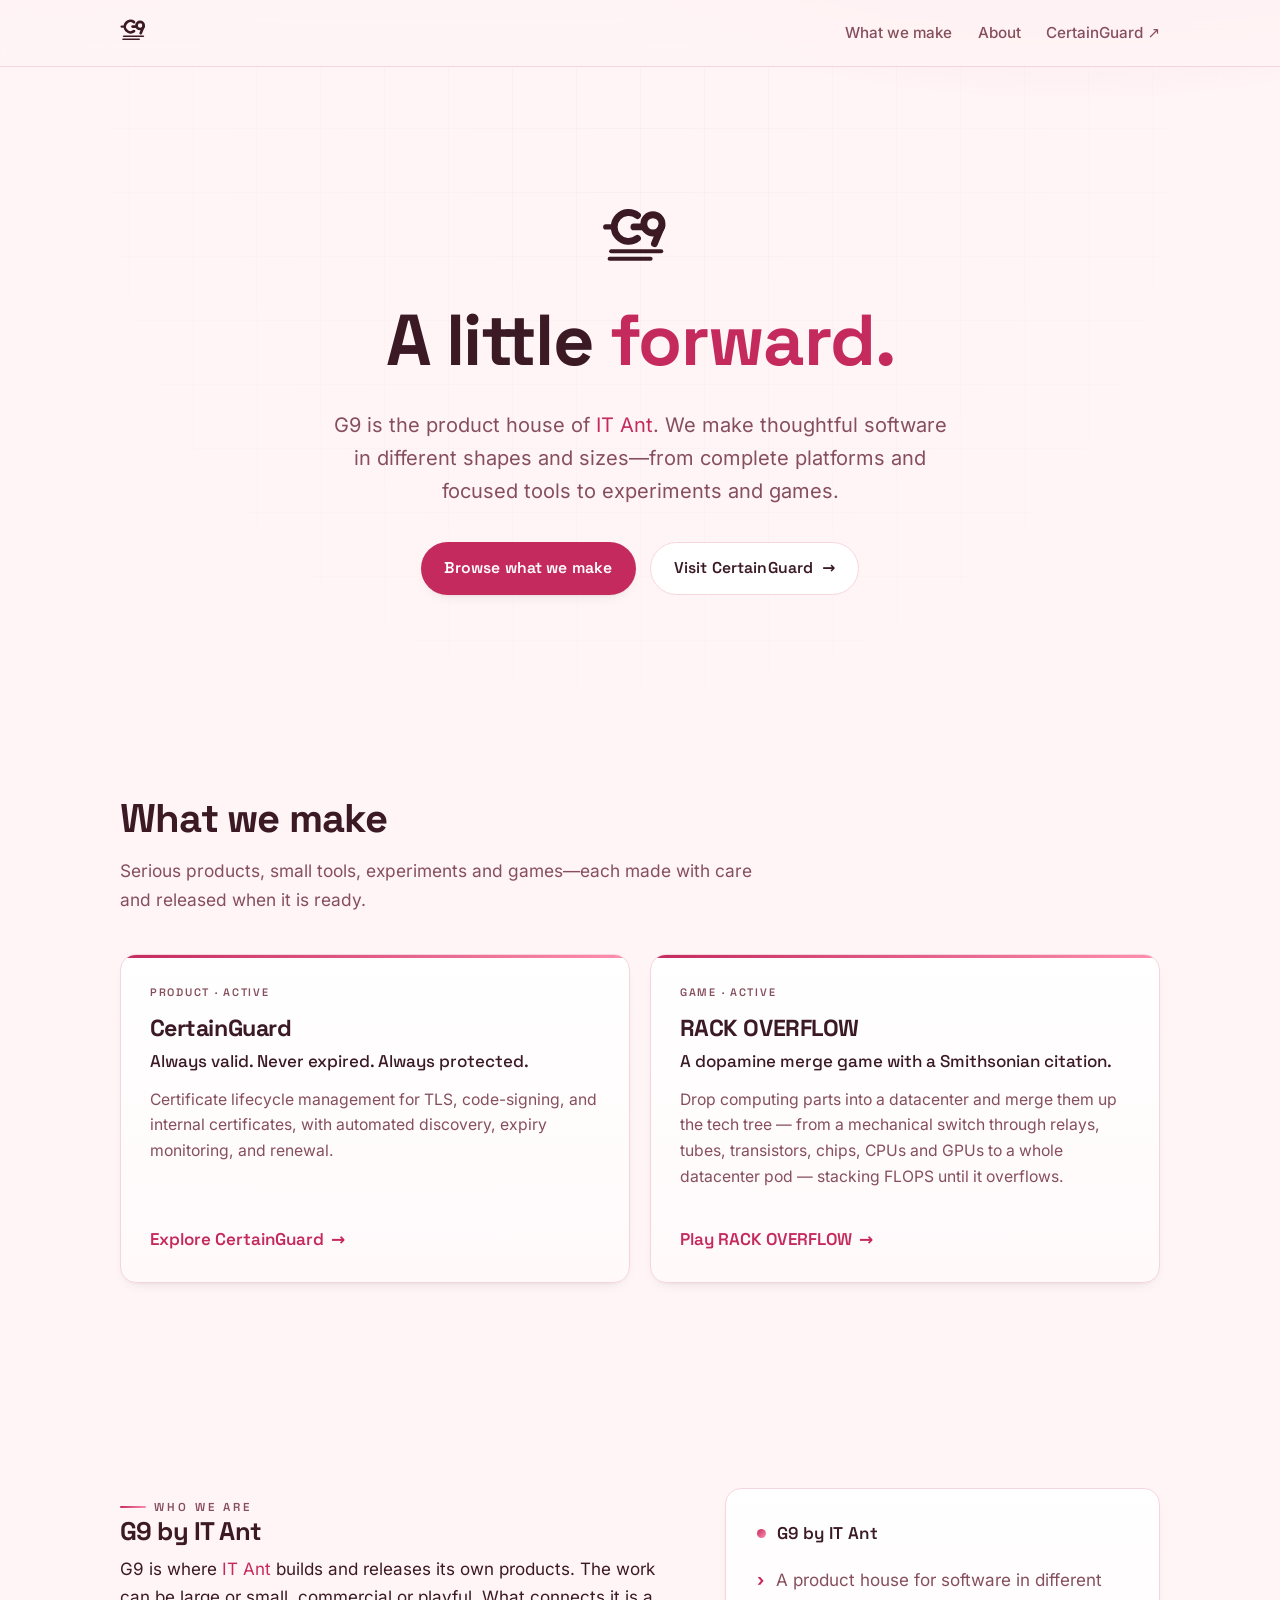
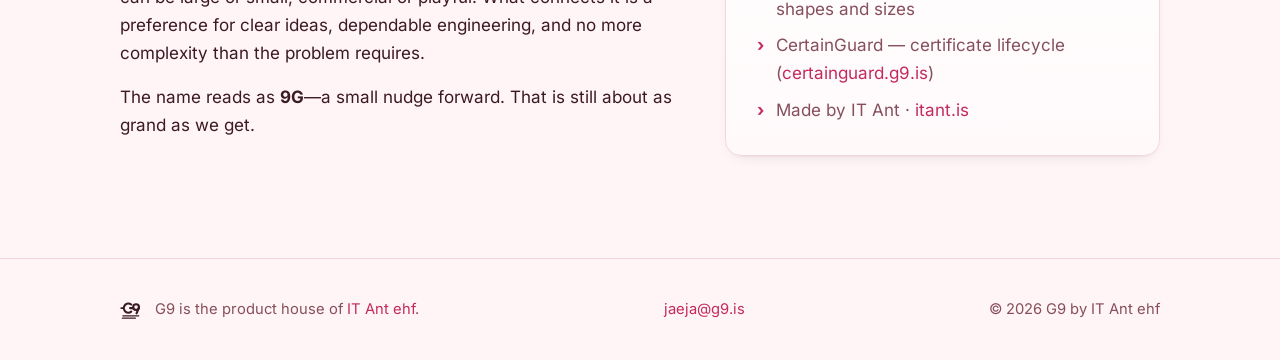
==== commit f74b9c5b: "publish: G9 static build" ====
--- a/index.html
+++ b/index.html
@@ -22,6 +22,10 @@
 Visit CertainGuard <span class="arrow" aria-hidden="true">→</span> </a> </div> </div> </section> <!-- ===================== PRODUCTS ===================== --> <section class="section" id="products" aria-labelledby="products-title"> <div class="container"> <div class="section-head"> <h2 id="products-title">What we make</h2> <p>Serious products, small tools, experiments and games—each made with care and released when it is ready.</p> </div> <div class="product-grid"> <article class="product-card " style="--card-accent: #2563d8"> <span class="card-label"> Product · Active </span> <h3>CertainGuard</h3> <p class="tagline">Always valid. Never expired. Always protected.</p> <div class="desc"> <p>Certificate lifecycle management for TLS, code-signing, and internal
 certificates, with automated discovery, expiry monitoring, and renewal.</p> </div> <a class="card-cta stretched" href="https://certainguard.g9.is" rel="noopener"> Explore CertainGuard  <span class="arrow" aria-hidden="true">
 →
+</span> </a> </article><article class="product-card " style="--card-accent: #35E07E"> <span class="card-label"> Game · Active </span> <h3>RACK OVERFLOW</h3> <p class="tagline">A dopamine merge game with a Smithsonian citation.</p> <div class="desc"> <p>Drop computing parts into a datacenter and merge them up the tech tree — from a
+mechanical switch through relays, tubes, transistors, chips, CPUs and GPUs to a
+whole datacenter pod — stacking FLOPS until it overflows.</p> </div> <a class="card-cta stretched" href="https://rackmerge.g9.is" rel="noopener"> Play RACK OVERFLOW  <span class="arrow" aria-hidden="true">
+→
 </span> </a> </article> </div> </div> </section> <!-- ===================== ABOUT / FAMILY ===================== --> <section class="section" id="about" aria-labelledby="about-title"> <div class="container about-wrap"> <div> <span class="eyebrow">Who we are</span> <h2 id="about-title">G9 by IT Ant</h2> <p>
 G9 is where <a href="https://itant.is" rel="noopener">IT Ant</a>
 builds and releases its own products. The work can be large or
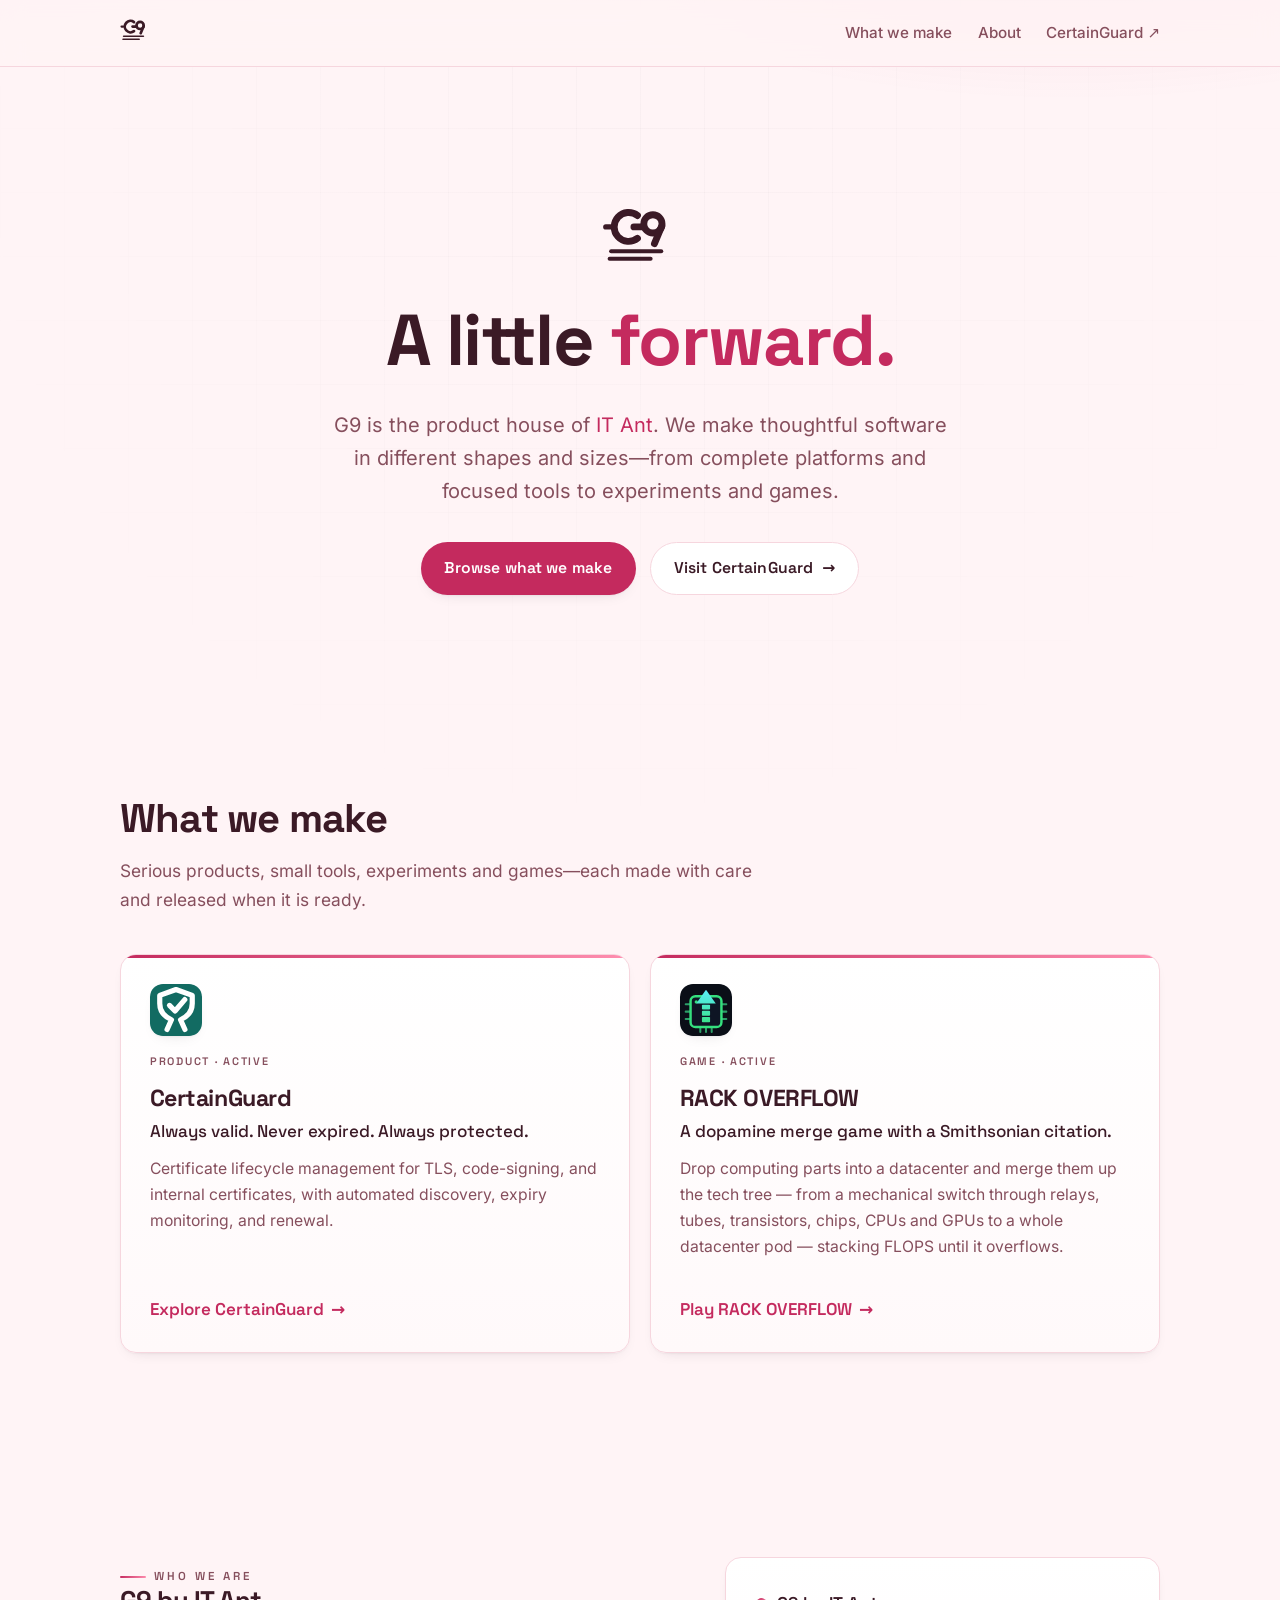
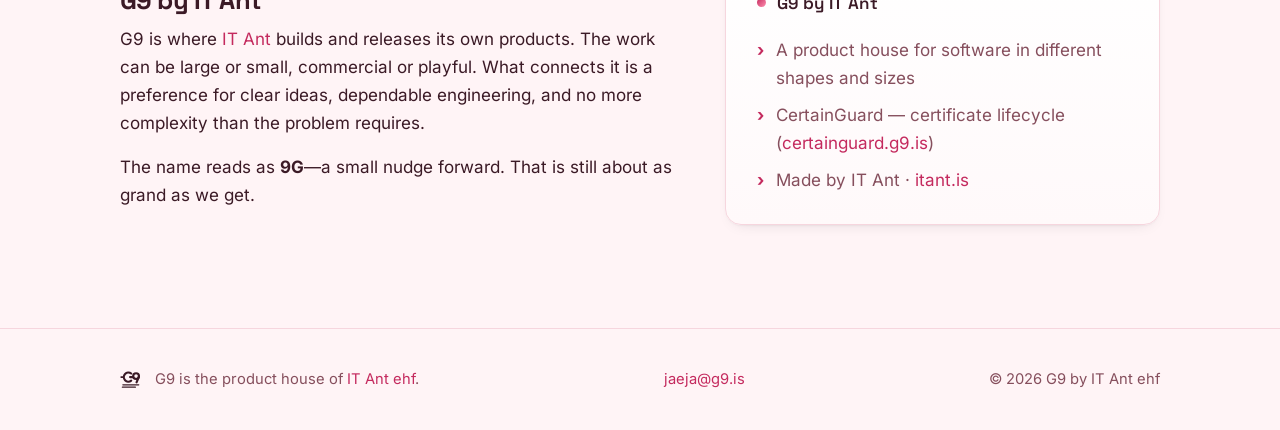
==== commit 8bd6a250: "publish: G9 static build" ====
--- a/index.html
+++ b/index.html
@@ -12,17 +12,17 @@
           document.documentElement.dataset.theme = '6';
         }
       })();
-    </script><!-- Open Graph --><meta property="og:type" content="website"><meta property="og:site_name" content="G9"><meta property="og:title" content="G9 by IT Ant"><meta property="og:description" content="Thoughtful software in different shapes and sizes, from complete platforms and focused tools to experiments and games."><meta property="og:url" content="https://g9.is/"><meta property="og:image" content="https://g9.is/og.svg"><meta property="og:image:alt" content="G9 — a little forward."><!-- Twitter --><meta name="twitter:card" content="summary_large_image"><meta name="twitter:title" content="G9 by IT Ant"><meta name="twitter:description" content="Thoughtful software in different shapes and sizes, from complete platforms and focused tools to experiments and games."><meta name="twitter:image" content="https://g9.is/og.svg"><link rel="sitemap" href="/sitemap-index.xml"><link rel="stylesheet" href="/assets/index.De8qRLcC.css"></head> <body> <a class="skip-link" href="#main">Skip to content</a>  <header class="site-header"> <div class="container"> <a href="#top" aria-label="G9 home"> <svg class="wordmark " width="30" height="30" viewBox="0 0 100 100" role="img" aria-label="G9" fill="none" xmlns="http://www.w3.org/2000/svg"> <g stroke="currentColor" stroke-linecap="round" stroke-linejoin="round"> <g stroke-width="9"> <path d="M46.7 27 A19 19 0 1 0 46.7 57"></path> <path d="M54 42 L42 42"></path> </g> <g stroke-width="9"> <circle cx="67" cy="38" r="12"></circle> <path d="M78.6 40.9 L69 64"></path> </g> <g stroke-width="5.25"> <path d="M12 74 L78 74"></path> <path d="M10 84 L64 84"></path> </g> <g stroke-width="7"> <path d="M5 42 L11 42"></path> </g> </g> </svg> </a> <nav class="nav-links" aria-label="Primary"> <a href="#products">What we make</a> <a href="#about">About</a> <a href="https://certainguard.g9.is" rel="noopener">CertainGuard ↗</a> </nav> </div> </header> <main id="main"> <a id="top"></a> <!-- ===================== HERO ===================== --> <section class="section hero" aria-labelledby="hero-title"> <div class="container"> <svg class="wordmark wordmark-xl" width="76" height="76" viewBox="0 0 100 100" role="img" aria-label="G9" fill="none" xmlns="http://www.w3.org/2000/svg"> <g stroke="currentColor" stroke-linecap="round" stroke-linejoin="round"> <g stroke-width="9"> <path d="M46.7 27 A19 19 0 1 0 46.7 57"></path> <path d="M54 42 L42 42"></path> </g> <g stroke-width="9"> <circle cx="67" cy="38" r="12"></circle> <path d="M78.6 40.9 L69 64"></path> </g> <g stroke-width="5.25"> <path d="M12 74 L78 74"></path> <path d="M10 84 L64 84"></path> </g> <g stroke-width="7"> <path d="M5 42 L11 42"></path> </g> </g> </svg> <h1 id="hero-title">
+    </script><!-- Open Graph --><meta property="og:type" content="website"><meta property="og:site_name" content="G9"><meta property="og:title" content="G9 by IT Ant"><meta property="og:description" content="Thoughtful software in different shapes and sizes, from complete platforms and focused tools to experiments and games."><meta property="og:url" content="https://g9.is/"><meta property="og:image" content="https://g9.is/og.svg"><meta property="og:image:alt" content="G9 — a little forward."><!-- Twitter --><meta name="twitter:card" content="summary_large_image"><meta name="twitter:title" content="G9 by IT Ant"><meta name="twitter:description" content="Thoughtful software in different shapes and sizes, from complete platforms and focused tools to experiments and games."><meta name="twitter:image" content="https://g9.is/og.svg"><link rel="sitemap" href="/sitemap-index.xml"><link rel="stylesheet" href="/assets/index.CTULoGlt.css"></head> <body> <a class="skip-link" href="#main">Skip to content</a>  <header class="site-header"> <div class="container"> <a href="#top" aria-label="G9 home"> <svg class="wordmark " width="30" height="30" viewBox="0 0 100 100" role="img" aria-label="G9" fill="none" xmlns="http://www.w3.org/2000/svg"> <g stroke="currentColor" stroke-linecap="round" stroke-linejoin="round"> <g stroke-width="9"> <path d="M46.7 27 A19 19 0 1 0 46.7 57"></path> <path d="M54 42 L42 42"></path> </g> <g stroke-width="9"> <circle cx="67" cy="38" r="12"></circle> <path d="M78.6 40.9 L69 64"></path> </g> <g stroke-width="5.25"> <path d="M12 74 L78 74"></path> <path d="M10 84 L64 84"></path> </g> <g stroke-width="7"> <path d="M5 42 L11 42"></path> </g> </g> </svg> </a> <nav class="nav-links" aria-label="Primary"> <a href="#products">What we make</a> <a href="#about">About</a> <a href="https://certainguard.g9.is" rel="noopener">CertainGuard ↗</a> </nav> </div> </header> <main id="main"> <a id="top"></a> <!-- ===================== HERO ===================== --> <section class="section hero" aria-labelledby="hero-title"> <div class="container"> <svg class="wordmark wordmark-xl" width="76" height="76" viewBox="0 0 100 100" role="img" aria-label="G9" fill="none" xmlns="http://www.w3.org/2000/svg"> <g stroke="currentColor" stroke-linecap="round" stroke-linejoin="round"> <g stroke-width="9"> <path d="M46.7 27 A19 19 0 1 0 46.7 57"></path> <path d="M54 42 L42 42"></path> </g> <g stroke-width="9"> <circle cx="67" cy="38" r="12"></circle> <path d="M78.6 40.9 L69 64"></path> </g> <g stroke-width="5.25"> <path d="M12 74 L78 74"></path> <path d="M10 84 L64 84"></path> </g> <g stroke-width="7"> <path d="M5 42 L11 42"></path> </g> </g> </svg> <h1 id="hero-title">
 A little <span class="force">forward.</span> </h1> <p class="lede">
 G9 is the product house of <a href="https://itant.is" rel="noopener">IT
           Ant</a>. We make thoughtful software in different shapes and
           sizes—from complete platforms and focused tools to experiments and
           games.
 </p> <div class="cta-row"> <a class="btn btn--primary" href="#products">Browse what we make</a> <a class="btn btn--ghost" href="https://certainguard.g9.is" rel="noopener">
-Visit CertainGuard <span class="arrow" aria-hidden="true">→</span> </a> </div> </div> </section> <!-- ===================== PRODUCTS ===================== --> <section class="section" id="products" aria-labelledby="products-title"> <div class="container"> <div class="section-head"> <h2 id="products-title">What we make</h2> <p>Serious products, small tools, experiments and games—each made with care and released when it is ready.</p> </div> <div class="product-grid"> <article class="product-card " style="--card-accent: #2563d8"> <span class="card-label"> Product · Active </span> <h3>CertainGuard</h3> <p class="tagline">Always valid. Never expired. Always protected.</p> <div class="desc"> <p>Certificate lifecycle management for TLS, code-signing, and internal
+Visit CertainGuard <span class="arrow" aria-hidden="true">→</span> </a> </div> </div> </section> <!-- ===================== PRODUCTS ===================== --> <section class="section" id="products" aria-labelledby="products-title"> <div class="container"> <div class="section-head"> <h2 id="products-title">What we make</h2> <p>Serious products, small tools, experiments and games—each made with care and released when it is ready.</p> </div> <div class="product-grid"> <article class="product-card " style="--card-accent: #2563d8"> <img class="card-icon" src="/products/certainguard.svg" alt="" width="52" height="52" loading="lazy"> <span class="card-label"> Product · Active </span> <h3>CertainGuard</h3> <p class="tagline">Always valid. Never expired. Always protected.</p> <div class="desc"> <p>Certificate lifecycle management for TLS, code-signing, and internal
 certificates, with automated discovery, expiry monitoring, and renewal.</p> </div> <a class="card-cta stretched" href="https://certainguard.g9.is" rel="noopener"> Explore CertainGuard  <span class="arrow" aria-hidden="true">
 →
-</span> </a> </article><article class="product-card " style="--card-accent: #35E07E"> <span class="card-label"> Game · Active </span> <h3>RACK OVERFLOW</h3> <p class="tagline">A dopamine merge game with a Smithsonian citation.</p> <div class="desc"> <p>Drop computing parts into a datacenter and merge them up the tech tree — from a
+</span> </a> </article><article class="product-card " style="--card-accent: #35E07E"> <img class="card-icon" src="/products/rackoverflow.svg" alt="" width="52" height="52" loading="lazy"> <span class="card-label"> Game · Active </span> <h3>RACK OVERFLOW</h3> <p class="tagline">A dopamine merge game with a Smithsonian citation.</p> <div class="desc"> <p>Drop computing parts into a datacenter and merge them up the tech tree — from a
 mechanical switch through relays, tubes, transistors, chips, CPUs and GPUs to a
 whole datacenter pod — stacking FLOPS until it overflows.</p> </div> <a class="card-cta stretched" href="https://rackmerge.g9.is" rel="noopener"> Play RACK OVERFLOW  <span class="arrow" aria-hidden="true">
 →
--- a/assets/index.CTULoGlt.css
+++ b/assets/index.CTULoGlt.css
@@ -0,0 +1 @@
+@font-face{font-family:Space Grotesk;font-style:normal;font-display:swap;font-weight:400;src:url(/assets/space-grotesk-vietnamese-400-normal.B7xT_GF5.woff2) format("woff2"),url(/assets/space-grotesk-vietnamese-400-normal.BIWiOVfw.woff) format("woff");unicode-range:U+0102-0103,U+0110-0111,U+0128-0129,U+0168-0169,U+01A0-01A1,U+01AF-01B0,U+0300-0301,U+0303-0304,U+0308-0309,U+0323,U+0329,U+1EA0-1EF9,U+20AB}@font-face{font-family:Space Grotesk;font-style:normal;font-display:swap;font-weight:400;src:url(/assets/space-grotesk-latin-ext-400-normal.CfP_5XZW.woff2) format("woff2"),url(/assets/space-grotesk-latin-ext-400-normal.DRPE3kg4.woff) format("woff");unicode-range:U+0100-02BA,U+02BD-02C5,U+02C7-02CC,U+02CE-02D7,U+02DD-02FF,U+0304,U+0308,U+0329,U+1D00-1DBF,U+1E00-1E9F,U+1EF2-1EFF,U+2020,U+20A0-20AB,U+20AD-20C0,U+2113,U+2C60-2C7F,U+A720-A7FF}@font-face{font-family:Space Grotesk;font-style:normal;font-display:swap;font-weight:400;src:url(/assets/space-grotesk-latin-400-normal.CJ-V5oYT.woff2) format("woff2"),url(/assets/space-grotesk-latin-400-normal.BnQMeOim.woff) format("woff");unicode-range:U+0000-00FF,U+0131,U+0152-0153,U+02BB-02BC,U+02C6,U+02DA,U+02DC,U+0304,U+0308,U+0329,U+2000-206F,U+20AC,U+2122,U+2191,U+2193,U+2212,U+2215,U+FEFF,U+FFFD}@font-face{font-family:Space Grotesk;font-style:normal;font-display:swap;font-weight:500;src:url(/assets/space-grotesk-vietnamese-500-normal.BmEvtly_.woff2) format("woff2"),url(/assets/space-grotesk-vietnamese-500-normal.BTqKIpxg.woff) format("woff");unicode-range:U+0102-0103,U+0110-0111,U+0128-0129,U+0168-0169,U+01A0-01A1,U+01AF-01B0,U+0300-0301,U+0303-0304,U+0308-0309,U+0323,U+0329,U+1EA0-1EF9,U+20AB}@font-face{font-family:Space Grotesk;font-style:normal;font-display:swap;font-weight:500;src:url(/assets/space-grotesk-latin-ext-500-normal.DUe3BAxM.woff2) format("woff2"),url(/assets/space-grotesk-latin-ext-500-normal.3dgZTiw9.woff) format("woff");unicode-range:U+0100-02BA,U+02BD-02C5,U+02C7-02CC,U+02CE-02D7,U+02DD-02FF,U+0304,U+0308,U+0329,U+1D00-1DBF,U+1E00-1E9F,U+1EF2-1EFF,U+2020,U+20A0-20AB,U+20AD-20C0,U+2113,U+2C60-2C7F,U+A720-A7FF}@font-face{font-family:Space Grotesk;font-style:normal;font-display:swap;font-weight:500;src:url(/assets/space-grotesk-latin-500-normal.lFbtlQH6.woff2) format("woff2"),url(/assets/space-grotesk-latin-500-normal.CNSSEhBt.woff) format("woff");unicode-range:U+0000-00FF,U+0131,U+0152-0153,U+02BB-02BC,U+02C6,U+02DA,U+02DC,U+0304,U+0308,U+0329,U+2000-206F,U+20AC,U+2122,U+2191,U+2193,U+2212,U+2215,U+FEFF,U+FFFD}@font-face{font-family:Space Grotesk;font-style:normal;font-display:swap;font-weight:600;src:url(/assets/space-grotesk-vietnamese-600-normal.DUi7WF5p.woff2) format("woff2"),url(/assets/space-grotesk-vietnamese-600-normal.D6zpsUhD.woff) format("woff");unicode-range:U+0102-0103,U+0110-0111,U+0128-0129,U+0168-0169,U+01A0-01A1,U+01AF-01B0,U+0300-0301,U+0303-0304,U+0308-0309,U+0323,U+0329,U+1EA0-1EF9,U+20AB}@font-face{font-family:Space Grotesk;font-style:normal;font-display:swap;font-weight:600;src:url(/assets/space-grotesk-latin-ext-600-normal.DxxdqCpr.woff2) format("woff2"),url(/assets/space-grotesk-latin-ext-600-normal.VcznFIpX.woff) format("woff");unicode-range:U+0100-02BA,U+02BD-02C5,U+02C7-02CC,U+02CE-02D7,U+02DD-02FF,U+0304,U+0308,U+0329,U+1D00-1DBF,U+1E00-1E9F,U+1EF2-1EFF,U+2020,U+20A0-20AB,U+20AD-20C0,U+2113,U+2C60-2C7F,U+A720-A7FF}@font-face{font-family:Space Grotesk;font-style:normal;font-display:swap;font-weight:600;src:url(/assets/space-grotesk-latin-600-normal.DjKNqYRj.woff2) format("woff2"),url(/assets/space-grotesk-latin-600-normal.BflQw4A9.woff) format("woff");unicode-range:U+0000-00FF,U+0131,U+0152-0153,U+02BB-02BC,U+02C6,U+02DA,U+02DC,U+0304,U+0308,U+0329,U+2000-206F,U+20AC,U+2122,U+2191,U+2193,U+2212,U+2215,U+FEFF,U+FFFD}@font-face{font-family:Space Grotesk;font-style:normal;font-display:swap;font-weight:700;src:url(/assets/space-grotesk-vietnamese-700-normal.DMty7AZE.woff2) format("woff2"),url(/assets/space-grotesk-vietnamese-700-normal.Duxec5Rn.woff) format("woff");unicode-range:U+0102-0103,U+0110-0111,U+0128-0129,U+0168-0169,U+01A0-01A1,U+01AF-01B0,U+0300-0301,U+0303-0304,U+0308-0309,U+0323,U+0329,U+1EA0-1EF9,U+20AB}@font-face{font-family:Space Grotesk;font-style:normal;font-display:swap;font-weight:700;src:url(/assets/space-grotesk-latin-ext-700-normal.BQnZhY3m.woff2) format("woff2"),url(/assets/space-grotesk-latin-ext-700-normal.HVCqSBdx.woff) format("woff");unicode-range:U+0100-02BA,U+02BD-02C5,U+02C7-02CC,U+02CE-02D7,U+02DD-02FF,U+0304,U+0308,U+0329,U+1D00-1DBF,U+1E00-1E9F,U+1EF2-1EFF,U+2020,U+20A0-20AB,U+20AD-20C0,U+2113,U+2C60-2C7F,U+A720-A7FF}@font-face{font-family:Space Grotesk;font-style:normal;font-display:swap;font-weight:700;src:url(/assets/space-grotesk-latin-700-normal.RjhwGPKo.woff2) format("woff2"),url(/assets/space-grotesk-latin-700-normal.CwsQ-cCU.woff) format("woff");unicode-range:U+0000-00FF,U+0131,U+0152-0153,U+02BB-02BC,U+02C6,U+02DA,U+02DC,U+0304,U+0308,U+0329,U+2000-206F,U+20AC,U+2122,U+2191,U+2193,U+2212,U+2215,U+FEFF,U+FFFD}@font-face{font-family:Inter Variable;font-style:normal;font-display:swap;font-weight:100 900;src:url(/assets/inter-cyrillic-ext-wght-normal.BOeWTOD4.woff2) format("woff2-variations");unicode-range:U+0460-052F,U+1C80-1C8A,U+20B4,U+2DE0-2DFF,U+A640-A69F,U+FE2E-FE2F}@font-face{font-family:Inter Variable;font-style:normal;font-display:swap;font-weight:100 900;src:url(/assets/inter-cyrillic-wght-normal.DqGufNeO.woff2) format("woff2-variations");unicode-range:U+0301,U+0400-045F,U+0490-0491,U+04B0-04B1,U+2116}@font-face{font-family:Inter Variable;font-style:normal;font-display:swap;font-weight:100 900;src:url(/assets/inter-greek-ext-wght-normal.DlzME5K_.woff2) format("woff2-variations");unicode-range:U+1F00-1FFF}@font-face{font-family:Inter Variable;font-style:normal;font-display:swap;font-weight:100 900;src:url(/assets/inter-greek-wght-normal.CkhJZR-_.woff2) format("woff2-variations");unicode-range:U+0370-0377,U+037A-037F,U+0384-038A,U+038C,U+038E-03A1,U+03A3-03FF}@font-face{font-family:Inter Variable;font-style:normal;font-display:swap;font-weight:100 900;src:url(/assets/inter-vietnamese-wght-normal.CBcvBZtf.woff2) format("woff2-variations");unicode-range:U+0102-0103,U+0110-0111,U+0128-0129,U+0168-0169,U+01A0-01A1,U+01AF-01B0,U+0300-0301,U+0303-0304,U+0308-0309,U+0323,U+0329,U+1EA0-1EF9,U+20AB}@font-face{font-family:Inter Variable;font-style:normal;font-display:swap;font-weight:100 900;src:url(/assets/inter-latin-ext-wght-normal.DO1Apj_S.woff2) format("woff2-variations");unicode-range:U+0100-02BA,U+02BD-02C5,U+02C7-02CC,U+02CE-02D7,U+02DD-02FF,U+0304,U+0308,U+0329,U+1D00-1DBF,U+1E00-1E9F,U+1EF2-1EFF,U+2020,U+20A0-20AB,U+20AD-20C0,U+2113,U+2C60-2C7F,U+A720-A7FF}@font-face{font-family:Inter Variable;font-style:normal;font-display:swap;font-weight:100 900;src:url(/assets/inter-latin-wght-normal.Dx4kXJAl.woff2) format("woff2-variations");unicode-range:U+0000-00FF,U+0131,U+0152-0153,U+02BB-02BC,U+02C6,U+02DA,U+02DC,U+0304,U+0308,U+0329,U+2000-206F,U+20AC,U+2122,U+2191,U+2193,U+2212,U+2215,U+FEFF,U+FFFD}:root{--bg: #fff4f6;--surface: #ffffff;--surface-2: #fff9fa;--border: #f6d6de;--text: #3b1a26;--muted: #864f5d;--accent: #c42a5e;--accent-2: #ff8fb0;--accent-ink: #ffffff;--maxw: 1120px;--radius: 16px;--font-display: "Space Grotesk", system-ui, sans-serif;--font-body: "Inter Variable", "Inter", system-ui, -apple-system, Segoe UI, Roboto, sans-serif;--grad: linear-gradient(135deg, var(--accent), var(--accent-2));--glow-1: color-mix(in srgb, var(--accent) 14%, transparent);--glow-2: color-mix(in srgb, var(--accent-2) 16%, transparent);--shadow-sm: 0 1px 2px rgba(16, 24, 40, .04), 0 6px 16px -10px rgba(16, 24, 40, .18);--shadow-md: 0 12px 32px -16px rgba(16, 24, 40, .28)}[data-theme="1"]{--bg: #f2f7ff;--surface: #ffffff;--surface-2: #f7faff;--border: #dce7f6;--text: #15243b;--muted: #4f5e78;--accent: #2563d8;--accent-2: #5c8bff;--accent-ink: #ffffff}[data-theme="2"]{--bg: #fff6f0;--surface: #ffffff;--surface-2: #fffaf6;--border: #f6dccd;--text: #3a2217;--muted: #855646;--accent: #cd3f17;--accent-2: #ff8a3d;--accent-ink: #ffffff}[data-theme="3"]{--bg: #ecfaf5;--surface: #ffffff;--surface-2: #f4fcf9;--border: #cceae0;--text: #0e302a;--muted: #41675d;--accent: #067a61;--accent-2: #23c7a2;--accent-ink: #ffffff}[data-theme="4"]{--bg: #f6f3ff;--surface: #ffffff;--surface-2: #fbf9ff;--border: #e4dcf7;--text: #271a3d;--muted: #5c5078;--accent: #7345dc;--accent-2: #a98bff;--accent-ink: #ffffff}[data-theme="5"]{--bg: #fafcec;--surface: #ffffff;--surface-2: #fdfef4;--border: #e5e8c2;--text: #2a2d10;--muted: #59602b;--accent: #4f7a0b;--accent-2: #a6cc2b;--accent-ink: #ffffff}[data-theme="6"]{--bg: #fff4f6;--surface: #ffffff;--surface-2: #fff9fa;--border: #f6d6de;--text: #3b1a26;--muted: #864f5d;--accent: #c42a5e;--accent-2: #ff8fb0;--accent-ink: #ffffff}*,*:before,*:after{box-sizing:border-box}html{scroll-behavior:smooth}body{margin:0;background:var(--bg);color:var(--text);font-family:var(--font-body);font-size:17px;line-height:1.65;-webkit-font-smoothing:antialiased;text-rendering:optimizeLegibility;overflow-x:hidden}body:before{content:"";position:fixed;inset:-20vh -10vw auto;height:80vh;z-index:-2;background:radial-gradient(55% 50% at 78% 4%,var(--glow-1),transparent 70%),radial-gradient(45% 45% at 10% 0%,var(--glow-2),transparent 70%);pointer-events:none}body:after{content:"";position:fixed;inset:0;z-index:-3;background-image:linear-gradient(rgba(16,24,40,.025) 1px,transparent 1px),linear-gradient(90deg,rgba(16,24,40,.025) 1px,transparent 1px);background-size:64px 64px;mask-image:radial-gradient(circle at 50% 18%,#000 0%,transparent 72%);pointer-events:none}a{color:var(--accent);text-decoration:none}a:hover{text-decoration:underline}h1,h2,h3{font-family:var(--font-display);font-weight:700;line-height:1.1;letter-spacing:-.02em;margin:0 0 .4em;color:var(--text)}p{margin:0 0 1rem}img,svg{max-width:100%}.container{width:100%;max-width:var(--maxw);margin-inline:auto;padding-inline:clamp(1.25rem,4vw,2.5rem)}.eyebrow{display:inline-flex;align-items:center;gap:.5rem;font-family:var(--font-display);font-size:.72rem;font-weight:600;letter-spacing:.26em;text-transform:uppercase;color:var(--muted)}.eyebrow:before{content:"";width:1.6rem;height:2px;border-radius:2px;background:var(--grad)}.section{padding-block:clamp(3.5rem,8vw,6.5rem);position:relative}.skip-link{position:absolute;left:-999px;top:0;z-index:100;background:var(--accent);color:var(--accent-ink);padding:.6rem 1rem;border-radius:0 0 8px;font-weight:600}.skip-link:focus{left:0}.btn{display:inline-flex;align-items:center;gap:.55rem;font-family:var(--font-display);font-weight:600;font-size:.98rem;letter-spacing:.01em;padding:.8rem 1.4rem;border-radius:999px;border:1px solid transparent;cursor:pointer;transition:transform .18s ease,box-shadow .18s ease,background .18s ease,border-color .18s ease,color .18s ease;text-decoration:none}.btn--primary{background:var(--accent);color:var(--accent-ink);box-shadow:var(--shadow-sm)}.btn--primary:hover{transform:translateY(-2px);text-decoration:none;box-shadow:var(--shadow-md)}.btn--ghost{background:var(--surface);color:var(--text);border-color:var(--border)}.btn--ghost:hover{border-color:var(--accent);color:var(--accent);text-decoration:none}.btn .arrow{transition:transform .18s ease}.btn:hover .arrow{transform:translate(3px)}:focus-visible{outline:2px solid var(--accent);outline-offset:3px;border-radius:4px}.site-header{position:sticky;top:0;z-index:50;backdrop-filter:blur(12px);background:color-mix(in srgb,var(--bg) 80%,transparent);border-bottom:1px solid var(--border)}.site-header .container{display:flex;align-items:center;justify-content:space-between;height:66px}.site-header .wordmark{color:var(--text)}.nav-links{display:flex;align-items:center;gap:1.6rem}.nav-links a{color:var(--muted);font-size:.95rem;font-weight:500}.nav-links a:hover{color:var(--accent);text-decoration:none}.hero{padding-block:clamp(4rem,11vw,8rem) clamp(3rem,7vw,5.5rem);text-align:center}.hero .wordmark-xl{margin-inline:auto;color:var(--text)}.hero h1{font-size:clamp(2.4rem,7vw,4.5rem);margin-top:1.4rem;color:var(--text)}.hero h1 .force{color:var(--accent)}.hero .lede{max-width:48ch;margin:1.15rem auto 2.1rem;color:var(--muted);font-size:clamp(1.05rem,2.4vw,1.25rem)}.hero .cta-row{display:flex;gap:.9rem;justify-content:center;flex-wrap:wrap}.section-head{max-width:60ch;margin-bottom:2.5rem}.section-head h2{font-size:clamp(1.7rem,4vw,2.5rem);margin-top:.7rem}.section-head p{color:var(--muted);font-size:1.08rem}.product-grid{display:grid;grid-template-columns:repeat(auto-fit,minmax(280px,1fr));gap:1.25rem}.product-card{position:relative;display:flex;flex-direction:column;padding:1.8rem;border-radius:var(--radius);background:linear-gradient(180deg,var(--surface),var(--surface-2));border:1px solid var(--border);box-shadow:var(--shadow-sm);overflow:hidden;transition:transform .2s ease,border-color .2s ease,box-shadow .2s ease}.product-card:before{content:"";position:absolute;inset:0 0 auto;height:3px;background:var(--grad)}.product-card:hover{transform:translateY(-4px);border-color:color-mix(in srgb,var(--accent) 45%,var(--border));box-shadow:var(--shadow-md)}.product-card.is-coming{border-style:dashed;background:var(--surface-2);box-shadow:none}.product-card .badge{align-self:flex-start;font-family:var(--font-display);font-size:.68rem;font-weight:600;letter-spacing:.16em;text-transform:uppercase;padding:.3rem .7rem;border-radius:999px;border:1px solid var(--border);color:var(--muted);margin-bottom:1.1rem}.product-card .badge.live{color:var(--accent-ink);background:var(--accent);border-color:transparent}.product-card h3{font-size:1.45rem;margin-bottom:.35rem}.product-card .card-icon{width:52px;height:52px;border-radius:13px;margin-bottom:1.1rem;box-shadow:var(--shadow-sm)}.product-card .card-label{align-self:flex-start;font-family:var(--font-display);font-size:.68rem;font-weight:600;letter-spacing:.16em;text-transform:uppercase;color:var(--muted);margin-bottom:.9rem}.product-card .tagline{font-family:var(--font-display);font-weight:500;color:var(--text);margin-bottom:.7rem}.product-card .desc{color:var(--muted);font-size:.98rem;flex:1}.product-card .card-cta{margin-top:1.2rem;display:inline-flex;align-items:center;gap:.45rem;font-family:var(--font-display);font-weight:600;color:var(--accent)}.product-card .card-cta .arrow{transition:transform .18s ease}.product-card a.stretched:after{content:"";position:absolute;inset:0}.product-card:hover .card-cta .arrow{transform:translate(4px)}.product-card .card-cta.disabled{color:var(--muted)}.about-wrap{display:grid;grid-template-columns:1.3fr 1fr;gap:2.5rem;align-items:center}.about-card{padding:1.9rem;border-radius:var(--radius);background:linear-gradient(180deg,var(--surface),var(--surface-2));border:1px solid var(--border);box-shadow:var(--shadow-sm)}.about-card .lineage{display:flex;align-items:center;gap:.7rem;font-family:var(--font-display);font-weight:600;letter-spacing:.02em}.about-card .lineage .dot{width:9px;height:9px;border-radius:50%;background:var(--grad)}.about-card ul{list-style:none;padding:0;margin:1.2rem 0 0;display:grid;gap:.55rem}.about-card li{position:relative;padding-left:1.2rem;color:var(--muted)}.about-card li:before{content:"›";position:absolute;left:0;color:var(--accent);font-weight:700}.site-footer{border-top:1px solid var(--border);padding-block:2.4rem;color:var(--muted);font-size:.92rem}.site-footer .container{display:flex;flex-wrap:wrap;gap:1rem 2rem;align-items:center;justify-content:space-between}.site-footer .foot-brand{display:flex;align-items:center;gap:.7rem}.site-footer .wordmark{color:var(--text)}.site-footer a,.site-footer a:hover{color:var(--accent)}@media(max-width:760px){.nav-links{display:none}.about-wrap{grid-template-columns:1fr}}@media(prefers-reduced-motion:reduce){html{scroll-behavior:auto}*{transition:none!important}}
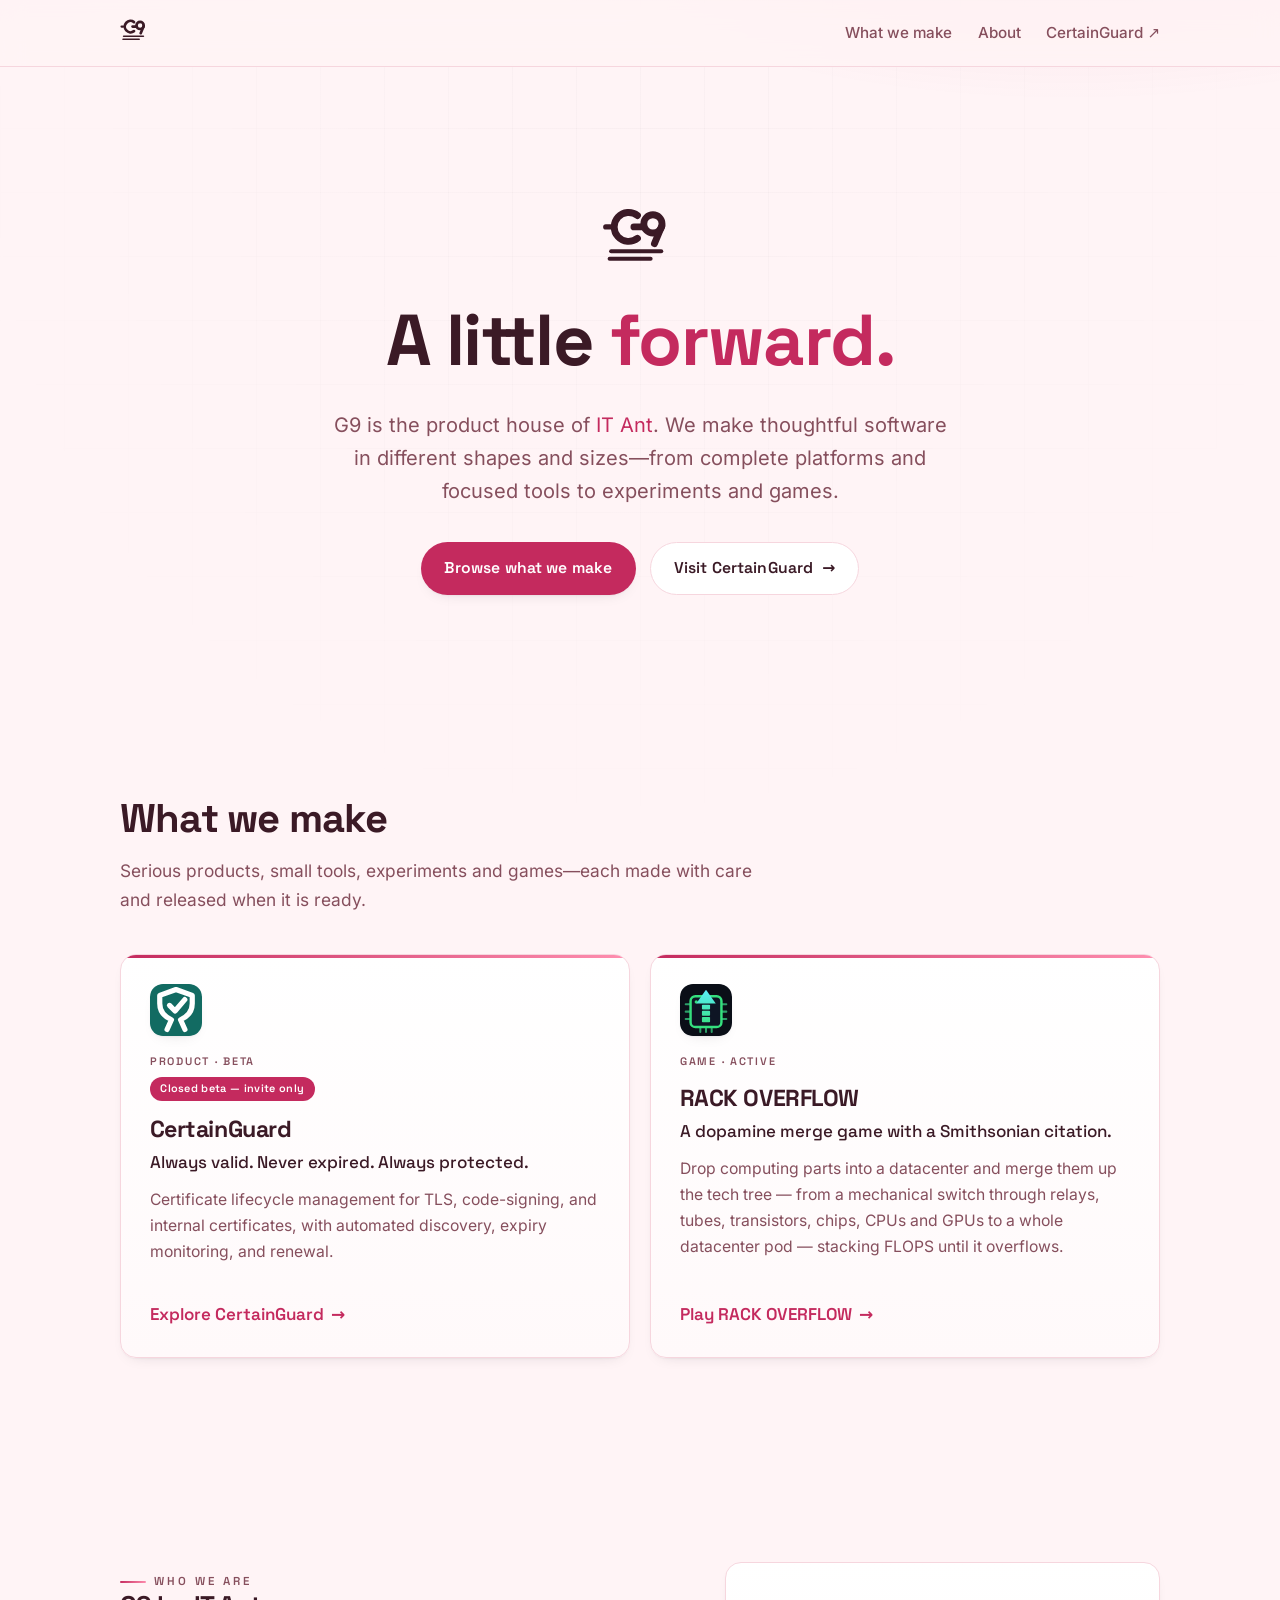
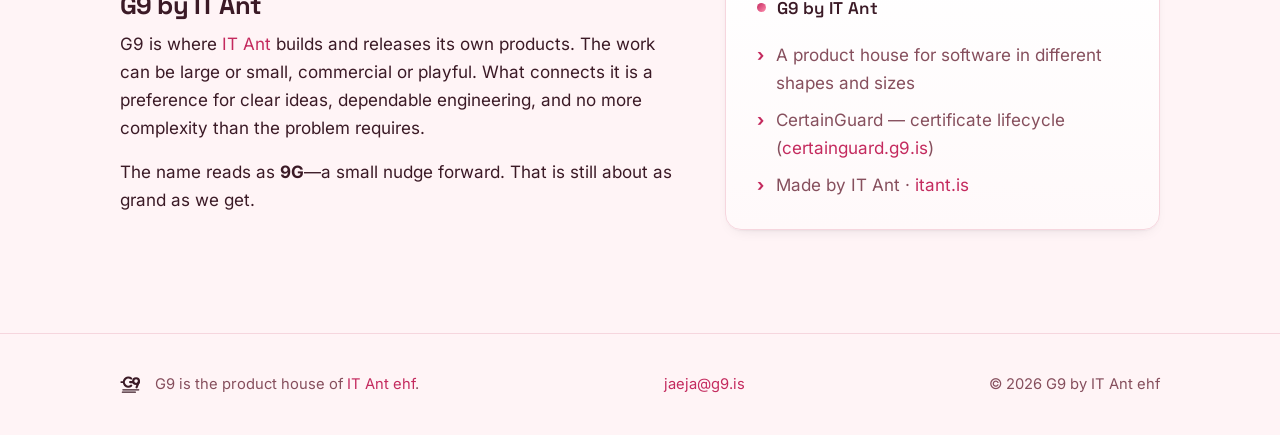
==== commit b8cac78e: "publish: G9 static build" ====
--- a/index.html
+++ b/index.html
@@ -12,17 +12,17 @@
           document.documentElement.dataset.theme = '6';
         }
       })();
-    </script><!-- Open Graph --><meta property="og:type" content="website"><meta property="og:site_name" content="G9"><meta property="og:title" content="G9 by IT Ant"><meta property="og:description" content="Thoughtful software in different shapes and sizes, from complete platforms and focused tools to experiments and games."><meta property="og:url" content="https://g9.is/"><meta property="og:image" content="https://g9.is/og.svg"><meta property="og:image:alt" content="G9 — a little forward."><!-- Twitter --><meta name="twitter:card" content="summary_large_image"><meta name="twitter:title" content="G9 by IT Ant"><meta name="twitter:description" content="Thoughtful software in different shapes and sizes, from complete platforms and focused tools to experiments and games."><meta name="twitter:image" content="https://g9.is/og.svg"><link rel="sitemap" href="/sitemap-index.xml"><link rel="stylesheet" href="/assets/index.CTULoGlt.css"></head> <body> <a class="skip-link" href="#main">Skip to content</a>  <header class="site-header"> <div class="container"> <a href="#top" aria-label="G9 home"> <svg class="wordmark " width="30" height="30" viewBox="0 0 100 100" role="img" aria-label="G9" fill="none" xmlns="http://www.w3.org/2000/svg"> <g stroke="currentColor" stroke-linecap="round" stroke-linejoin="round"> <g stroke-width="9"> <path d="M46.7 27 A19 19 0 1 0 46.7 57"></path> <path d="M54 42 L42 42"></path> </g> <g stroke-width="9"> <circle cx="67" cy="38" r="12"></circle> <path d="M78.6 40.9 L69 64"></path> </g> <g stroke-width="5.25"> <path d="M12 74 L78 74"></path> <path d="M10 84 L64 84"></path> </g> <g stroke-width="7"> <path d="M5 42 L11 42"></path> </g> </g> </svg> </a> <nav class="nav-links" aria-label="Primary"> <a href="#products">What we make</a> <a href="#about">About</a> <a href="https://certainguard.g9.is" rel="noopener">CertainGuard ↗</a> </nav> </div> </header> <main id="main"> <a id="top"></a> <!-- ===================== HERO ===================== --> <section class="section hero" aria-labelledby="hero-title"> <div class="container"> <svg class="wordmark wordmark-xl" width="76" height="76" viewBox="0 0 100 100" role="img" aria-label="G9" fill="none" xmlns="http://www.w3.org/2000/svg"> <g stroke="currentColor" stroke-linecap="round" stroke-linejoin="round"> <g stroke-width="9"> <path d="M46.7 27 A19 19 0 1 0 46.7 57"></path> <path d="M54 42 L42 42"></path> </g> <g stroke-width="9"> <circle cx="67" cy="38" r="12"></circle> <path d="M78.6 40.9 L69 64"></path> </g> <g stroke-width="5.25"> <path d="M12 74 L78 74"></path> <path d="M10 84 L64 84"></path> </g> <g stroke-width="7"> <path d="M5 42 L11 42"></path> </g> </g> </svg> <h1 id="hero-title">
+    </script><!-- Open Graph --><meta property="og:type" content="website"><meta property="og:site_name" content="G9"><meta property="og:title" content="G9 by IT Ant"><meta property="og:description" content="Thoughtful software in different shapes and sizes, from complete platforms and focused tools to experiments and games."><meta property="og:url" content="https://g9.is/"><meta property="og:image" content="https://g9.is/og.svg"><meta property="og:image:alt" content="G9 — a little forward."><!-- Twitter --><meta name="twitter:card" content="summary_large_image"><meta name="twitter:title" content="G9 by IT Ant"><meta name="twitter:description" content="Thoughtful software in different shapes and sizes, from complete platforms and focused tools to experiments and games."><meta name="twitter:image" content="https://g9.is/og.svg"><link rel="sitemap" href="/sitemap-index.xml"><link rel="stylesheet" href="/assets/index.BV_ae1z9.css"></head> <body> <a class="skip-link" href="#main">Skip to content</a>  <header class="site-header"> <div class="container"> <a href="#top" aria-label="G9 home"> <svg class="wordmark " width="30" height="30" viewBox="0 0 100 100" role="img" aria-label="G9" fill="none" xmlns="http://www.w3.org/2000/svg"> <g stroke="currentColor" stroke-linecap="round" stroke-linejoin="round"> <g stroke-width="9"> <path d="M46.7 27 A19 19 0 1 0 46.7 57"></path> <path d="M54 42 L42 42"></path> </g> <g stroke-width="9"> <circle cx="67" cy="38" r="12"></circle> <path d="M78.6 40.9 L69 64"></path> </g> <g stroke-width="5.25"> <path d="M12 74 L78 74"></path> <path d="M10 84 L64 84"></path> </g> <g stroke-width="7"> <path d="M5 42 L11 42"></path> </g> </g> </svg> </a> <nav class="nav-links" aria-label="Primary"> <a href="#products">What we make</a> <a href="#about">About</a> <a href="https://certainguard.g9.is" rel="noopener">CertainGuard ↗</a> </nav> </div> </header> <main id="main"> <a id="top"></a> <!-- ===================== HERO ===================== --> <section class="section hero" aria-labelledby="hero-title"> <div class="container"> <svg class="wordmark wordmark-xl" width="76" height="76" viewBox="0 0 100 100" role="img" aria-label="G9" fill="none" xmlns="http://www.w3.org/2000/svg"> <g stroke="currentColor" stroke-linecap="round" stroke-linejoin="round"> <g stroke-width="9"> <path d="M46.7 27 A19 19 0 1 0 46.7 57"></path> <path d="M54 42 L42 42"></path> </g> <g stroke-width="9"> <circle cx="67" cy="38" r="12"></circle> <path d="M78.6 40.9 L69 64"></path> </g> <g stroke-width="5.25"> <path d="M12 74 L78 74"></path> <path d="M10 84 L64 84"></path> </g> <g stroke-width="7"> <path d="M5 42 L11 42"></path> </g> </g> </svg> <h1 id="hero-title">
 A little <span class="force">forward.</span> </h1> <p class="lede">
 G9 is the product house of <a href="https://itant.is" rel="noopener">IT
           Ant</a>. We make thoughtful software in different shapes and
           sizes—from complete platforms and focused tools to experiments and
           games.
 </p> <div class="cta-row"> <a class="btn btn--primary" href="#products">Browse what we make</a> <a class="btn btn--ghost" href="https://certainguard.g9.is" rel="noopener">
-Visit CertainGuard <span class="arrow" aria-hidden="true">→</span> </a> </div> </div> </section> <!-- ===================== PRODUCTS ===================== --> <section class="section" id="products" aria-labelledby="products-title"> <div class="container"> <div class="section-head"> <h2 id="products-title">What we make</h2> <p>Serious products, small tools, experiments and games—each made with care and released when it is ready.</p> </div> <div class="product-grid"> <article class="product-card " style="--card-accent: #2563d8"> <img class="card-icon" src="/products/certainguard.svg" alt="" width="52" height="52" loading="lazy"> <span class="card-label"> Product · Active </span> <h3>CertainGuard</h3> <p class="tagline">Always valid. Never expired. Always protected.</p> <div class="desc"> <p>Certificate lifecycle management for TLS, code-signing, and internal
+Visit CertainGuard <span class="arrow" aria-hidden="true">→</span> </a> </div> </div> </section> <!-- ===================== PRODUCTS ===================== --> <section class="section" id="products" aria-labelledby="products-title"> <div class="container"> <div class="section-head"> <h2 id="products-title">What we make</h2> <p>Serious products, small tools, experiments and games—each made with care and released when it is ready.</p> </div> <div class="product-grid"> <article class="product-card " style="--card-accent: #2563d8"> <img class="card-icon" src="/products/certainguard.svg" alt="" width="52" height="52" loading="lazy"> <span class="card-label"> Product · Beta </span> <span class="card-note">Closed beta — invite only</span> <h3>CertainGuard</h3> <p class="tagline">Always valid. Never expired. Always protected.</p> <div class="desc"> <p>Certificate lifecycle management for TLS, code-signing, and internal
 certificates, with automated discovery, expiry monitoring, and renewal.</p> </div> <a class="card-cta stretched" href="https://certainguard.g9.is" rel="noopener"> Explore CertainGuard  <span class="arrow" aria-hidden="true">
 →
-</span> </a> </article><article class="product-card " style="--card-accent: #35E07E"> <img class="card-icon" src="/products/rackoverflow.svg" alt="" width="52" height="52" loading="lazy"> <span class="card-label"> Game · Active </span> <h3>RACK OVERFLOW</h3> <p class="tagline">A dopamine merge game with a Smithsonian citation.</p> <div class="desc"> <p>Drop computing parts into a datacenter and merge them up the tech tree — from a
+</span> </a> </article><article class="product-card " style="--card-accent: #35E07E"> <img class="card-icon" src="/products/rackoverflow.svg" alt="" width="52" height="52" loading="lazy"> <span class="card-label"> Game · Active </span>  <h3>RACK OVERFLOW</h3> <p class="tagline">A dopamine merge game with a Smithsonian citation.</p> <div class="desc"> <p>Drop computing parts into a datacenter and merge them up the tech tree — from a
 mechanical switch through relays, tubes, transistors, chips, CPUs and GPUs to a
 whole datacenter pod — stacking FLOPS until it overflows.</p> </div> <a class="card-cta stretched" href="https://rackmerge.g9.is" rel="noopener"> Play RACK OVERFLOW  <span class="arrow" aria-hidden="true">
 →
--- a/assets/index.BV_ae1z9.css
+++ b/assets/index.BV_ae1z9.css
@@ -0,0 +1 @@
+@font-face{font-family:Space Grotesk;font-style:normal;font-display:swap;font-weight:400;src:url(/assets/space-grotesk-vietnamese-400-normal.B7xT_GF5.woff2) format("woff2"),url(/assets/space-grotesk-vietnamese-400-normal.BIWiOVfw.woff) format("woff");unicode-range:U+0102-0103,U+0110-0111,U+0128-0129,U+0168-0169,U+01A0-01A1,U+01AF-01B0,U+0300-0301,U+0303-0304,U+0308-0309,U+0323,U+0329,U+1EA0-1EF9,U+20AB}@font-face{font-family:Space Grotesk;font-style:normal;font-display:swap;font-weight:400;src:url(/assets/space-grotesk-latin-ext-400-normal.CfP_5XZW.woff2) format("woff2"),url(/assets/space-grotesk-latin-ext-400-normal.DRPE3kg4.woff) format("woff");unicode-range:U+0100-02BA,U+02BD-02C5,U+02C7-02CC,U+02CE-02D7,U+02DD-02FF,U+0304,U+0308,U+0329,U+1D00-1DBF,U+1E00-1E9F,U+1EF2-1EFF,U+2020,U+20A0-20AB,U+20AD-20C0,U+2113,U+2C60-2C7F,U+A720-A7FF}@font-face{font-family:Space Grotesk;font-style:normal;font-display:swap;font-weight:400;src:url(/assets/space-grotesk-latin-400-normal.CJ-V5oYT.woff2) format("woff2"),url(/assets/space-grotesk-latin-400-normal.BnQMeOim.woff) format("woff");unicode-range:U+0000-00FF,U+0131,U+0152-0153,U+02BB-02BC,U+02C6,U+02DA,U+02DC,U+0304,U+0308,U+0329,U+2000-206F,U+20AC,U+2122,U+2191,U+2193,U+2212,U+2215,U+FEFF,U+FFFD}@font-face{font-family:Space Grotesk;font-style:normal;font-display:swap;font-weight:500;src:url(/assets/space-grotesk-vietnamese-500-normal.BmEvtly_.woff2) format("woff2"),url(/assets/space-grotesk-vietnamese-500-normal.BTqKIpxg.woff) format("woff");unicode-range:U+0102-0103,U+0110-0111,U+0128-0129,U+0168-0169,U+01A0-01A1,U+01AF-01B0,U+0300-0301,U+0303-0304,U+0308-0309,U+0323,U+0329,U+1EA0-1EF9,U+20AB}@font-face{font-family:Space Grotesk;font-style:normal;font-display:swap;font-weight:500;src:url(/assets/space-grotesk-latin-ext-500-normal.DUe3BAxM.woff2) format("woff2"),url(/assets/space-grotesk-latin-ext-500-normal.3dgZTiw9.woff) format("woff");unicode-range:U+0100-02BA,U+02BD-02C5,U+02C7-02CC,U+02CE-02D7,U+02DD-02FF,U+0304,U+0308,U+0329,U+1D00-1DBF,U+1E00-1E9F,U+1EF2-1EFF,U+2020,U+20A0-20AB,U+20AD-20C0,U+2113,U+2C60-2C7F,U+A720-A7FF}@font-face{font-family:Space Grotesk;font-style:normal;font-display:swap;font-weight:500;src:url(/assets/space-grotesk-latin-500-normal.lFbtlQH6.woff2) format("woff2"),url(/assets/space-grotesk-latin-500-normal.CNSSEhBt.woff) format("woff");unicode-range:U+0000-00FF,U+0131,U+0152-0153,U+02BB-02BC,U+02C6,U+02DA,U+02DC,U+0304,U+0308,U+0329,U+2000-206F,U+20AC,U+2122,U+2191,U+2193,U+2212,U+2215,U+FEFF,U+FFFD}@font-face{font-family:Space Grotesk;font-style:normal;font-display:swap;font-weight:600;src:url(/assets/space-grotesk-vietnamese-600-normal.DUi7WF5p.woff2) format("woff2"),url(/assets/space-grotesk-vietnamese-600-normal.D6zpsUhD.woff) format("woff");unicode-range:U+0102-0103,U+0110-0111,U+0128-0129,U+0168-0169,U+01A0-01A1,U+01AF-01B0,U+0300-0301,U+0303-0304,U+0308-0309,U+0323,U+0329,U+1EA0-1EF9,U+20AB}@font-face{font-family:Space Grotesk;font-style:normal;font-display:swap;font-weight:600;src:url(/assets/space-grotesk-latin-ext-600-normal.DxxdqCpr.woff2) format("woff2"),url(/assets/space-grotesk-latin-ext-600-normal.VcznFIpX.woff) format("woff");unicode-range:U+0100-02BA,U+02BD-02C5,U+02C7-02CC,U+02CE-02D7,U+02DD-02FF,U+0304,U+0308,U+0329,U+1D00-1DBF,U+1E00-1E9F,U+1EF2-1EFF,U+2020,U+20A0-20AB,U+20AD-20C0,U+2113,U+2C60-2C7F,U+A720-A7FF}@font-face{font-family:Space Grotesk;font-style:normal;font-display:swap;font-weight:600;src:url(/assets/space-grotesk-latin-600-normal.DjKNqYRj.woff2) format("woff2"),url(/assets/space-grotesk-latin-600-normal.BflQw4A9.woff) format("woff");unicode-range:U+0000-00FF,U+0131,U+0152-0153,U+02BB-02BC,U+02C6,U+02DA,U+02DC,U+0304,U+0308,U+0329,U+2000-206F,U+20AC,U+2122,U+2191,U+2193,U+2212,U+2215,U+FEFF,U+FFFD}@font-face{font-family:Space Grotesk;font-style:normal;font-display:swap;font-weight:700;src:url(/assets/space-grotesk-vietnamese-700-normal.DMty7AZE.woff2) format("woff2"),url(/assets/space-grotesk-vietnamese-700-normal.Duxec5Rn.woff) format("woff");unicode-range:U+0102-0103,U+0110-0111,U+0128-0129,U+0168-0169,U+01A0-01A1,U+01AF-01B0,U+0300-0301,U+0303-0304,U+0308-0309,U+0323,U+0329,U+1EA0-1EF9,U+20AB}@font-face{font-family:Space Grotesk;font-style:normal;font-display:swap;font-weight:700;src:url(/assets/space-grotesk-latin-ext-700-normal.BQnZhY3m.woff2) format("woff2"),url(/assets/space-grotesk-latin-ext-700-normal.HVCqSBdx.woff) format("woff");unicode-range:U+0100-02BA,U+02BD-02C5,U+02C7-02CC,U+02CE-02D7,U+02DD-02FF,U+0304,U+0308,U+0329,U+1D00-1DBF,U+1E00-1E9F,U+1EF2-1EFF,U+2020,U+20A0-20AB,U+20AD-20C0,U+2113,U+2C60-2C7F,U+A720-A7FF}@font-face{font-family:Space Grotesk;font-style:normal;font-display:swap;font-weight:700;src:url(/assets/space-grotesk-latin-700-normal.RjhwGPKo.woff2) format("woff2"),url(/assets/space-grotesk-latin-700-normal.CwsQ-cCU.woff) format("woff");unicode-range:U+0000-00FF,U+0131,U+0152-0153,U+02BB-02BC,U+02C6,U+02DA,U+02DC,U+0304,U+0308,U+0329,U+2000-206F,U+20AC,U+2122,U+2191,U+2193,U+2212,U+2215,U+FEFF,U+FFFD}@font-face{font-family:Inter Variable;font-style:normal;font-display:swap;font-weight:100 900;src:url(/assets/inter-cyrillic-ext-wght-normal.BOeWTOD4.woff2) format("woff2-variations");unicode-range:U+0460-052F,U+1C80-1C8A,U+20B4,U+2DE0-2DFF,U+A640-A69F,U+FE2E-FE2F}@font-face{font-family:Inter Variable;font-style:normal;font-display:swap;font-weight:100 900;src:url(/assets/inter-cyrillic-wght-normal.DqGufNeO.woff2) format("woff2-variations");unicode-range:U+0301,U+0400-045F,U+0490-0491,U+04B0-04B1,U+2116}@font-face{font-family:Inter Variable;font-style:normal;font-display:swap;font-weight:100 900;src:url(/assets/inter-greek-ext-wght-normal.DlzME5K_.woff2) format("woff2-variations");unicode-range:U+1F00-1FFF}@font-face{font-family:Inter Variable;font-style:normal;font-display:swap;font-weight:100 900;src:url(/assets/inter-greek-wght-normal.CkhJZR-_.woff2) format("woff2-variations");unicode-range:U+0370-0377,U+037A-037F,U+0384-038A,U+038C,U+038E-03A1,U+03A3-03FF}@font-face{font-family:Inter Variable;font-style:normal;font-display:swap;font-weight:100 900;src:url(/assets/inter-vietnamese-wght-normal.CBcvBZtf.woff2) format("woff2-variations");unicode-range:U+0102-0103,U+0110-0111,U+0128-0129,U+0168-0169,U+01A0-01A1,U+01AF-01B0,U+0300-0301,U+0303-0304,U+0308-0309,U+0323,U+0329,U+1EA0-1EF9,U+20AB}@font-face{font-family:Inter Variable;font-style:normal;font-display:swap;font-weight:100 900;src:url(/assets/inter-latin-ext-wght-normal.DO1Apj_S.woff2) format("woff2-variations");unicode-range:U+0100-02BA,U+02BD-02C5,U+02C7-02CC,U+02CE-02D7,U+02DD-02FF,U+0304,U+0308,U+0329,U+1D00-1DBF,U+1E00-1E9F,U+1EF2-1EFF,U+2020,U+20A0-20AB,U+20AD-20C0,U+2113,U+2C60-2C7F,U+A720-A7FF}@font-face{font-family:Inter Variable;font-style:normal;font-display:swap;font-weight:100 900;src:url(/assets/inter-latin-wght-normal.Dx4kXJAl.woff2) format("woff2-variations");unicode-range:U+0000-00FF,U+0131,U+0152-0153,U+02BB-02BC,U+02C6,U+02DA,U+02DC,U+0304,U+0308,U+0329,U+2000-206F,U+20AC,U+2122,U+2191,U+2193,U+2212,U+2215,U+FEFF,U+FFFD}:root{--bg: #fff4f6;--surface: #ffffff;--surface-2: #fff9fa;--border: #f6d6de;--text: #3b1a26;--muted: #864f5d;--accent: #c42a5e;--accent-2: #ff8fb0;--accent-ink: #ffffff;--maxw: 1120px;--radius: 16px;--font-display: "Space Grotesk", system-ui, sans-serif;--font-body: "Inter Variable", "Inter", system-ui, -apple-system, Segoe UI, Roboto, sans-serif;--grad: linear-gradient(135deg, var(--accent), var(--accent-2));--glow-1: color-mix(in srgb, var(--accent) 14%, transparent);--glow-2: color-mix(in srgb, var(--accent-2) 16%, transparent);--shadow-sm: 0 1px 2px rgba(16, 24, 40, .04), 0 6px 16px -10px rgba(16, 24, 40, .18);--shadow-md: 0 12px 32px -16px rgba(16, 24, 40, .28)}[data-theme="1"]{--bg: #f2f7ff;--surface: #ffffff;--surface-2: #f7faff;--border: #dce7f6;--text: #15243b;--muted: #4f5e78;--accent: #2563d8;--accent-2: #5c8bff;--accent-ink: #ffffff}[data-theme="2"]{--bg: #fff6f0;--surface: #ffffff;--surface-2: #fffaf6;--border: #f6dccd;--text: #3a2217;--muted: #855646;--accent: #cd3f17;--accent-2: #ff8a3d;--accent-ink: #ffffff}[data-theme="3"]{--bg: #ecfaf5;--surface: #ffffff;--surface-2: #f4fcf9;--border: #cceae0;--text: #0e302a;--muted: #41675d;--accent: #067a61;--accent-2: #23c7a2;--accent-ink: #ffffff}[data-theme="4"]{--bg: #f6f3ff;--surface: #ffffff;--surface-2: #fbf9ff;--border: #e4dcf7;--text: #271a3d;--muted: #5c5078;--accent: #7345dc;--accent-2: #a98bff;--accent-ink: #ffffff}[data-theme="5"]{--bg: #fafcec;--surface: #ffffff;--surface-2: #fdfef4;--border: #e5e8c2;--text: #2a2d10;--muted: #59602b;--accent: #4f7a0b;--accent-2: #a6cc2b;--accent-ink: #ffffff}[data-theme="6"]{--bg: #fff4f6;--surface: #ffffff;--surface-2: #fff9fa;--border: #f6d6de;--text: #3b1a26;--muted: #864f5d;--accent: #c42a5e;--accent-2: #ff8fb0;--accent-ink: #ffffff}*,*:before,*:after{box-sizing:border-box}html{scroll-behavior:smooth}body{margin:0;background:var(--bg);color:var(--text);font-family:var(--font-body);font-size:17px;line-height:1.65;-webkit-font-smoothing:antialiased;text-rendering:optimizeLegibility;overflow-x:hidden}body:before{content:"";position:fixed;inset:-20vh -10vw auto;height:80vh;z-index:-2;background:radial-gradient(55% 50% at 78% 4%,var(--glow-1),transparent 70%),radial-gradient(45% 45% at 10% 0%,var(--glow-2),transparent 70%);pointer-events:none}body:after{content:"";position:fixed;inset:0;z-index:-3;background-image:linear-gradient(rgba(16,24,40,.025) 1px,transparent 1px),linear-gradient(90deg,rgba(16,24,40,.025) 1px,transparent 1px);background-size:64px 64px;mask-image:radial-gradient(circle at 50% 18%,#000 0%,transparent 72%);pointer-events:none}a{color:var(--accent);text-decoration:none}a:hover{text-decoration:underline}h1,h2,h3{font-family:var(--font-display);font-weight:700;line-height:1.1;letter-spacing:-.02em;margin:0 0 .4em;color:var(--text)}p{margin:0 0 1rem}img,svg{max-width:100%}.container{width:100%;max-width:var(--maxw);margin-inline:auto;padding-inline:clamp(1.25rem,4vw,2.5rem)}.eyebrow{display:inline-flex;align-items:center;gap:.5rem;font-family:var(--font-display);font-size:.72rem;font-weight:600;letter-spacing:.26em;text-transform:uppercase;color:var(--muted)}.eyebrow:before{content:"";width:1.6rem;height:2px;border-radius:2px;background:var(--grad)}.section{padding-block:clamp(3.5rem,8vw,6.5rem);position:relative}.skip-link{position:absolute;left:-999px;top:0;z-index:100;background:var(--accent);color:var(--accent-ink);padding:.6rem 1rem;border-radius:0 0 8px;font-weight:600}.skip-link:focus{left:0}.btn{display:inline-flex;align-items:center;gap:.55rem;font-family:var(--font-display);font-weight:600;font-size:.98rem;letter-spacing:.01em;padding:.8rem 1.4rem;border-radius:999px;border:1px solid transparent;cursor:pointer;transition:transform .18s ease,box-shadow .18s ease,background .18s ease,border-color .18s ease,color .18s ease;text-decoration:none}.btn--primary{background:var(--accent);color:var(--accent-ink);box-shadow:var(--shadow-sm)}.btn--primary:hover{transform:translateY(-2px);text-decoration:none;box-shadow:var(--shadow-md)}.btn--ghost{background:var(--surface);color:var(--text);border-color:var(--border)}.btn--ghost:hover{border-color:var(--accent);color:var(--accent);text-decoration:none}.btn .arrow{transition:transform .18s ease}.btn:hover .arrow{transform:translate(3px)}:focus-visible{outline:2px solid var(--accent);outline-offset:3px;border-radius:4px}.site-header{position:sticky;top:0;z-index:50;backdrop-filter:blur(12px);background:color-mix(in srgb,var(--bg) 80%,transparent);border-bottom:1px solid var(--border)}.site-header .container{display:flex;align-items:center;justify-content:space-between;height:66px}.site-header .wordmark{color:var(--text)}.nav-links{display:flex;align-items:center;gap:1.6rem}.nav-links a{color:var(--muted);font-size:.95rem;font-weight:500}.nav-links a:hover{color:var(--accent);text-decoration:none}.hero{padding-block:clamp(4rem,11vw,8rem) clamp(3rem,7vw,5.5rem);text-align:center}.hero .wordmark-xl{margin-inline:auto;color:var(--text)}.hero h1{font-size:clamp(2.4rem,7vw,4.5rem);margin-top:1.4rem;color:var(--text)}.hero h1 .force{color:var(--accent)}.hero .lede{max-width:48ch;margin:1.15rem auto 2.1rem;color:var(--muted);font-size:clamp(1.05rem,2.4vw,1.25rem)}.hero .cta-row{display:flex;gap:.9rem;justify-content:center;flex-wrap:wrap}.section-head{max-width:60ch;margin-bottom:2.5rem}.section-head h2{font-size:clamp(1.7rem,4vw,2.5rem);margin-top:.7rem}.section-head p{color:var(--muted);font-size:1.08rem}.product-grid{display:grid;grid-template-columns:repeat(auto-fit,minmax(280px,1fr));gap:1.25rem}.product-card{position:relative;display:flex;flex-direction:column;padding:1.8rem;border-radius:var(--radius);background:linear-gradient(180deg,var(--surface),var(--surface-2));border:1px solid var(--border);box-shadow:var(--shadow-sm);overflow:hidden;transition:transform .2s ease,border-color .2s ease,box-shadow .2s ease}.product-card:before{content:"";position:absolute;inset:0 0 auto;height:3px;background:var(--grad)}.product-card:hover{transform:translateY(-4px);border-color:color-mix(in srgb,var(--accent) 45%,var(--border));box-shadow:var(--shadow-md)}.product-card.is-coming{border-style:dashed;background:var(--surface-2);box-shadow:none}.product-card .badge{align-self:flex-start;font-family:var(--font-display);font-size:.68rem;font-weight:600;letter-spacing:.16em;text-transform:uppercase;padding:.3rem .7rem;border-radius:999px;border:1px solid var(--border);color:var(--muted);margin-bottom:1.1rem}.product-card .badge.live{color:var(--accent-ink);background:var(--accent);border-color:transparent}.product-card h3{font-size:1.45rem;margin-bottom:.35rem}.product-card .card-icon{width:52px;height:52px;border-radius:13px;margin-bottom:1.1rem;box-shadow:var(--shadow-sm)}.product-card .card-label{align-self:flex-start;font-family:var(--font-display);font-size:.68rem;font-weight:600;letter-spacing:.16em;text-transform:uppercase;color:var(--muted);margin-bottom:.9rem}.product-card .card-note{align-self:flex-start;margin-top:-.55rem;margin-bottom:1rem;padding:.18rem .65rem;font-family:var(--font-display);font-size:.68rem;font-weight:600;letter-spacing:.03em;color:#fff;background:var(--accent);border-radius:999px}.product-card .tagline{font-family:var(--font-display);font-weight:500;color:var(--text);margin-bottom:.7rem}.product-card .desc{color:var(--muted);font-size:.98rem;flex:1}.product-card .card-cta{margin-top:1.2rem;display:inline-flex;align-items:center;gap:.45rem;font-family:var(--font-display);font-weight:600;color:var(--accent)}.product-card .card-cta .arrow{transition:transform .18s ease}.product-card a.stretched:after{content:"";position:absolute;inset:0}.product-card:hover .card-cta .arrow{transform:translate(4px)}.product-card .card-cta.disabled{color:var(--muted)}.about-wrap{display:grid;grid-template-columns:1.3fr 1fr;gap:2.5rem;align-items:center}.about-card{padding:1.9rem;border-radius:var(--radius);background:linear-gradient(180deg,var(--surface),var(--surface-2));border:1px solid var(--border);box-shadow:var(--shadow-sm)}.about-card .lineage{display:flex;align-items:center;gap:.7rem;font-family:var(--font-display);font-weight:600;letter-spacing:.02em}.about-card .lineage .dot{width:9px;height:9px;border-radius:50%;background:var(--grad)}.about-card ul{list-style:none;padding:0;margin:1.2rem 0 0;display:grid;gap:.55rem}.about-card li{position:relative;padding-left:1.2rem;color:var(--muted)}.about-card li:before{content:"›";position:absolute;left:0;color:var(--accent);font-weight:700}.site-footer{border-top:1px solid var(--border);padding-block:2.4rem;color:var(--muted);font-size:.92rem}.site-footer .container{display:flex;flex-wrap:wrap;gap:1rem 2rem;align-items:center;justify-content:space-between}.site-footer .foot-brand{display:flex;align-items:center;gap:.7rem}.site-footer .wordmark{color:var(--text)}.site-footer a,.site-footer a:hover{color:var(--accent)}@media(max-width:760px){.nav-links{display:none}.about-wrap{grid-template-columns:1fr}}@media(prefers-reduced-motion:reduce){html{scroll-behavior:auto}*{transition:none!important}}
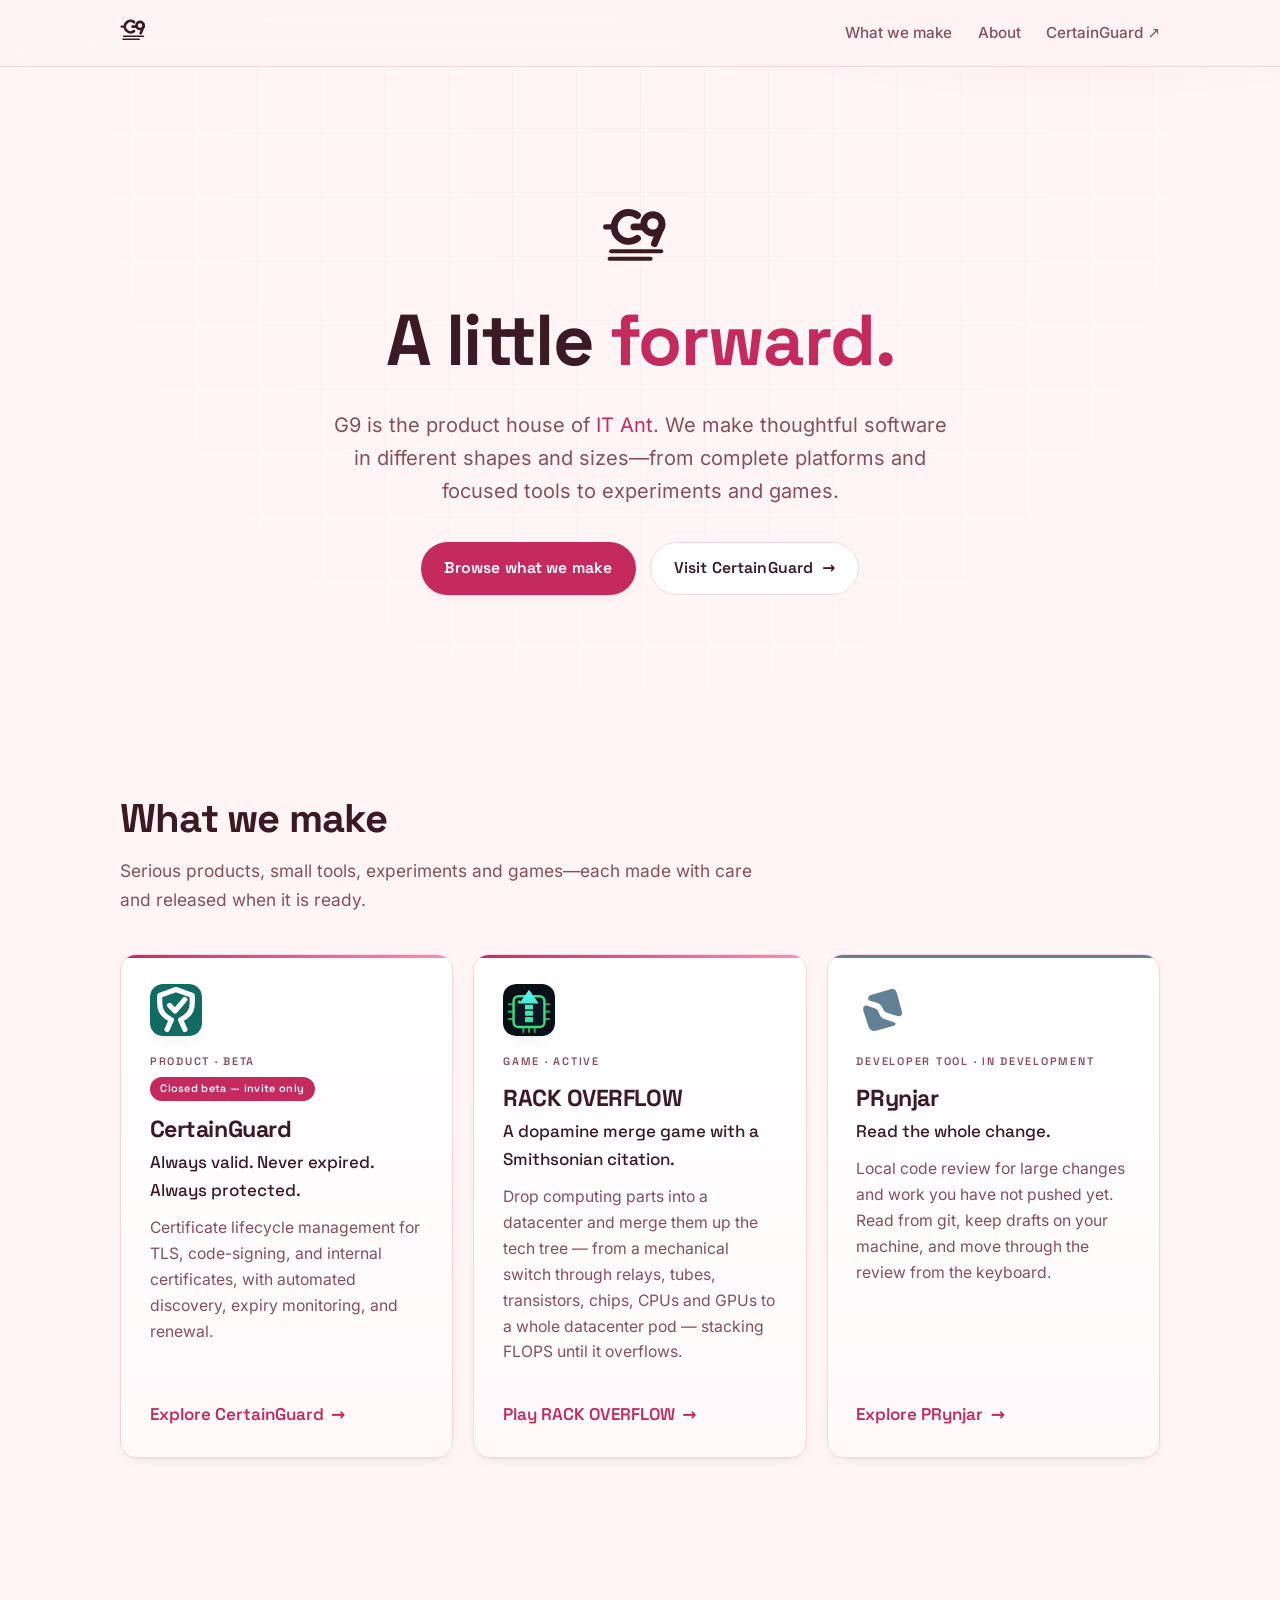
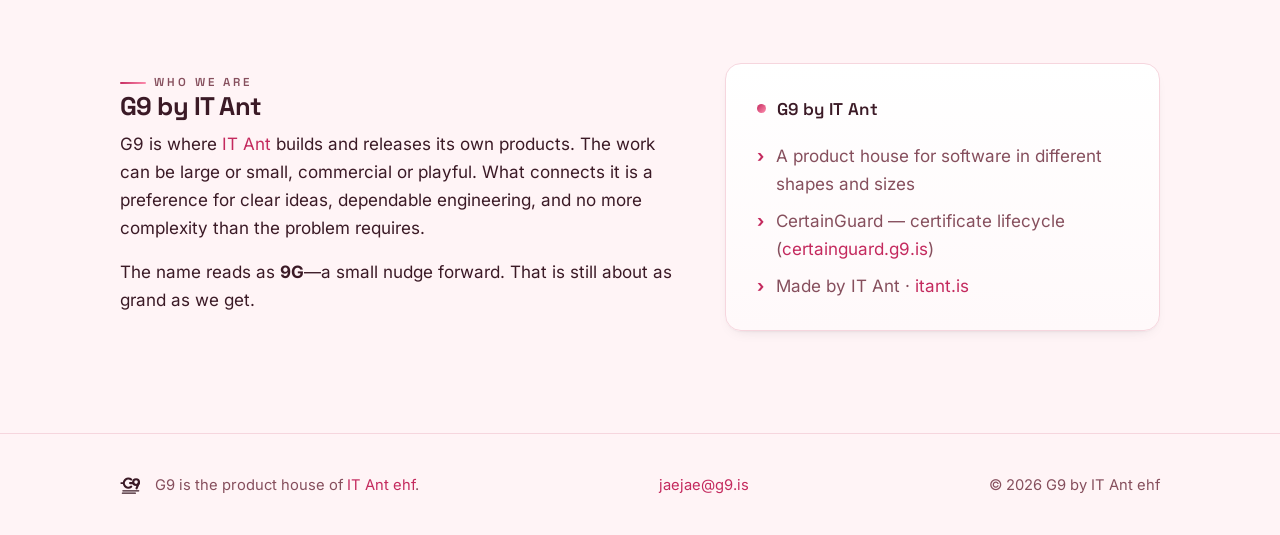
==== commit 42851b6b: "publish: G9 static build (source 1573a5df144d)" ====
--- a/index.html
+++ b/index.html
@@ -12,19 +12,22 @@
           document.documentElement.dataset.theme = '6';
         }
       })();
-    </script><!-- Open Graph --><meta property="og:type" content="website"><meta property="og:site_name" content="G9"><meta property="og:title" content="G9 by IT Ant"><meta property="og:description" content="Thoughtful software in different shapes and sizes, from complete platforms and focused tools to experiments and games."><meta property="og:url" content="https://g9.is/"><meta property="og:image" content="https://g9.is/og.svg"><meta property="og:image:alt" content="G9 — a little forward."><!-- Twitter --><meta name="twitter:card" content="summary_large_image"><meta name="twitter:title" content="G9 by IT Ant"><meta name="twitter:description" content="Thoughtful software in different shapes and sizes, from complete platforms and focused tools to experiments and games."><meta name="twitter:image" content="https://g9.is/og.svg"><link rel="sitemap" href="/sitemap-index.xml"><link rel="stylesheet" href="/assets/index.BV_ae1z9.css"></head> <body> <a class="skip-link" href="#main">Skip to content</a>  <header class="site-header"> <div class="container"> <a href="#top" aria-label="G9 home"> <svg class="wordmark " width="30" height="30" viewBox="0 0 100 100" role="img" aria-label="G9" fill="none" xmlns="http://www.w3.org/2000/svg"> <g stroke="currentColor" stroke-linecap="round" stroke-linejoin="round"> <g stroke-width="9"> <path d="M46.7 27 A19 19 0 1 0 46.7 57"></path> <path d="M54 42 L42 42"></path> </g> <g stroke-width="9"> <circle cx="67" cy="38" r="12"></circle> <path d="M78.6 40.9 L69 64"></path> </g> <g stroke-width="5.25"> <path d="M12 74 L78 74"></path> <path d="M10 84 L64 84"></path> </g> <g stroke-width="7"> <path d="M5 42 L11 42"></path> </g> </g> </svg> </a> <nav class="nav-links" aria-label="Primary"> <a href="#products">What we make</a> <a href="#about">About</a> <a href="https://certainguard.g9.is" rel="noopener">CertainGuard ↗</a> </nav> </div> </header> <main id="main"> <a id="top"></a> <!-- ===================== HERO ===================== --> <section class="section hero" aria-labelledby="hero-title"> <div class="container"> <svg class="wordmark wordmark-xl" width="76" height="76" viewBox="0 0 100 100" role="img" aria-label="G9" fill="none" xmlns="http://www.w3.org/2000/svg"> <g stroke="currentColor" stroke-linecap="round" stroke-linejoin="round"> <g stroke-width="9"> <path d="M46.7 27 A19 19 0 1 0 46.7 57"></path> <path d="M54 42 L42 42"></path> </g> <g stroke-width="9"> <circle cx="67" cy="38" r="12"></circle> <path d="M78.6 40.9 L69 64"></path> </g> <g stroke-width="5.25"> <path d="M12 74 L78 74"></path> <path d="M10 84 L64 84"></path> </g> <g stroke-width="7"> <path d="M5 42 L11 42"></path> </g> </g> </svg> <h1 id="hero-title">
+    </script><!-- Open Graph --><meta property="og:type" content="website"><meta property="og:site_name" content="G9"><meta property="og:title" content="G9 by IT Ant — An Icelandic product house"><meta property="og:description" content="G9 is the product house of IT Ant. We make thoughtful software—from complete platforms and focused tools to experiments and games."><meta property="og:url" content="https://g9.is/"><meta property="og:image" content="https://g9.is/og.svg"><meta property="og:image:alt" content="G9 — a little forward."><!-- Twitter --><meta name="twitter:card" content="summary_large_image"><meta name="twitter:title" content="G9 by IT Ant — An Icelandic product house"><meta name="twitter:description" content="G9 is the product house of IT Ant. We make thoughtful software—from complete platforms and focused tools to experiments and games."><meta name="twitter:image" content="https://g9.is/og.svg"><meta name="twitter:image:alt" content="G9 — a little forward."><link rel="sitemap" href="/sitemap-index.xml"><link rel="stylesheet" href="/assets/index.BQxhFFnc.css"></head> <body> <a class="skip-link" href="#main">Skip to content</a>  <header class="site-header"> <div class="container"> <a href="#top" aria-label="G9 home"> <svg class="wordmark " width="30" height="30" viewBox="0 0 100 100" role="img" aria-label="G9" fill="none" xmlns="http://www.w3.org/2000/svg"> <g stroke="currentColor" stroke-linecap="round" stroke-linejoin="round"> <g stroke-width="9"> <path d="M46.7 27 A19 19 0 1 0 46.7 57"></path> <path d="M54 42 L42 42"></path> </g> <g stroke-width="9"> <circle cx="67" cy="38" r="12"></circle> <path d="M78.6 40.9 L69 64"></path> </g> <g stroke-width="5.25"> <path d="M12 74 L78 74"></path> <path d="M10 84 L64 84"></path> </g> <g stroke-width="7"> <path d="M5 42 L11 42"></path> </g> </g> </svg> </a> <nav class="nav-links" aria-label="Primary"> <a href="#products">What we make</a> <a href="#about">About</a> <a href="https://certainguard.g9.is" rel="noopener">CertainGuard ↗</a> </nav> </div> </header> <main id="main"> <a id="top"></a> <!-- ===================== HERO ===================== --> <section class="section hero" aria-labelledby="hero-title"> <div class="container"> <svg class="wordmark wordmark-xl" width="76" height="76" viewBox="0 0 100 100" role="img" aria-label="G9" fill="none" xmlns="http://www.w3.org/2000/svg"> <g stroke="currentColor" stroke-linecap="round" stroke-linejoin="round"> <g stroke-width="9"> <path d="M46.7 27 A19 19 0 1 0 46.7 57"></path> <path d="M54 42 L42 42"></path> </g> <g stroke-width="9"> <circle cx="67" cy="38" r="12"></circle> <path d="M78.6 40.9 L69 64"></path> </g> <g stroke-width="5.25"> <path d="M12 74 L78 74"></path> <path d="M10 84 L64 84"></path> </g> <g stroke-width="7"> <path d="M5 42 L11 42"></path> </g> </g> </svg> <h1 id="hero-title">
 A little <span class="force">forward.</span> </h1> <p class="lede">
 G9 is the product house of <a href="https://itant.is" rel="noopener">IT
           Ant</a>. We make thoughtful software in different shapes and
           sizes—from complete platforms and focused tools to experiments and
           games.
 </p> <div class="cta-row"> <a class="btn btn--primary" href="#products">Browse what we make</a> <a class="btn btn--ghost" href="https://certainguard.g9.is" rel="noopener">
-Visit CertainGuard <span class="arrow" aria-hidden="true">→</span> </a> </div> </div> </section> <!-- ===================== PRODUCTS ===================== --> <section class="section" id="products" aria-labelledby="products-title"> <div class="container"> <div class="section-head"> <h2 id="products-title">What we make</h2> <p>Serious products, small tools, experiments and games—each made with care and released when it is ready.</p> </div> <div class="product-grid"> <article class="product-card " style="--card-accent: #2563d8"> <img class="card-icon" src="/products/certainguard.svg" alt="" width="52" height="52" loading="lazy"> <span class="card-label"> Product · Beta </span> <span class="card-note">Closed beta — invite only</span> <h3>CertainGuard</h3> <p class="tagline">Always valid. Never expired. Always protected.</p> <div class="desc"> <p>Certificate lifecycle management for TLS, code-signing, and internal
+Visit CertainGuard <span class="arrow" aria-hidden="true">→</span> </a> </div> </div> </section> <!-- ===================== PRODUCTS ===================== --> <section class="section" id="products" aria-labelledby="products-title"> <div class="container"> <div class="section-head"> <h2 id="products-title">What we make</h2> <p>Serious products, small tools, experiments and games—each made with care and released when it is ready.</p> </div> <div class="product-grid"> <article class="product-card " data-product="certainguard" style="--card-accent: #2563d8"> <img class="card-icon" src="/products/certainguard.svg" alt="" width="52" height="52" loading="lazy"> <span class="card-label"> Product · Beta </span> <span class="card-note">Closed beta — invite only</span> <h3>CertainGuard</h3> <p class="tagline">Always valid. Never expired. Always protected.</p> <div class="desc"> <p>Certificate lifecycle management for TLS, code-signing, and internal
 certificates, with automated discovery, expiry monitoring, and renewal.</p> </div> <a class="card-cta stretched" href="https://certainguard.g9.is" rel="noopener"> Explore CertainGuard  <span class="arrow" aria-hidden="true">
 →
-</span> </a> </article><article class="product-card " style="--card-accent: #35E07E"> <img class="card-icon" src="/products/rackoverflow.svg" alt="" width="52" height="52" loading="lazy"> <span class="card-label"> Game · Active </span>  <h3>RACK OVERFLOW</h3> <p class="tagline">A dopamine merge game with a Smithsonian citation.</p> <div class="desc"> <p>Drop computing parts into a datacenter and merge them up the tech tree — from a
+</span> </a> </article><article class="product-card " data-product="rackoverflow" style="--card-accent: #35E07E"> <img class="card-icon" src="/products/rackoverflow.svg" alt="" width="52" height="52" loading="lazy"> <span class="card-label"> Game · Active </span>  <h3>RACK OVERFLOW</h3> <p class="tagline">A dopamine merge game with a Smithsonian citation.</p> <div class="desc"> <p>Drop computing parts into a datacenter and merge them up the tech tree — from a
 mechanical switch through relays, tubes, transistors, chips, CPUs and GPUs to a
 whole datacenter pod — stacking FLOPS until it overflows.</p> </div> <a class="card-cta stretched" href="https://rackmerge.g9.is" rel="noopener"> Play RACK OVERFLOW  <span class="arrow" aria-hidden="true">
+→
+</span> </a> </article><article class="product-card " data-product="prynjar" style="--card-accent: #628195"> <img class="card-icon" src="/products/prynjar.svg" alt="" width="52" height="52" loading="lazy"> <span class="card-label"> Developer tool · In development </span>  <h3>PRynjar</h3> <p class="tagline">Read the whole change.</p> <div class="desc"> <p>Local code review for large changes and work you have not pushed yet. Read from
+git, keep drafts on your machine, and move through the review from the keyboard.</p> </div> <a class="card-cta stretched" href="/prynjar/" rel="noopener"> Explore PRynjar  <span class="arrow" aria-hidden="true">
 →
 </span> </a> </article> </div> </div> </section> <!-- ===================== ABOUT / FAMILY ===================== --> <section class="section" id="about" aria-labelledby="about-title"> <div class="container about-wrap"> <div> <span class="eyebrow">Who we are</span> <h2 id="about-title">G9 by IT Ant</h2> <p>
 G9 is where <a href="https://itant.is" rel="noopener">IT Ant</a>
@@ -36,4 +39,4 @@
 The name reads as <strong>9G</strong>—a small nudge forward. That is
             still about as grand as we get.
 </p> </div> <aside class="about-card"> <div class="lineage"> <span class="dot" aria-hidden="true"></span> G9 by IT Ant
-</div> <ul> <li>A product house for software in different shapes and sizes</li> <li>CertainGuard — certificate lifecycle (<a href="https://certainguard.g9.is" rel="noopener">certainguard.g9.is</a>)</li> <li>Made by IT Ant · <a href="https://itant.is" rel="noopener">itant.is</a></li> </ul> </aside> </div> </section> </main>  <footer class="site-footer"> <div class="container"> <div class="foot-brand"> <svg class="wordmark " width="24" height="24" viewBox="0 0 100 100" role="img" aria-label="G9" fill="none" xmlns="http://www.w3.org/2000/svg"> <g stroke="currentColor" stroke-linecap="round" stroke-linejoin="round"> <g stroke-width="9"> <path d="M46.7 27 A19 19 0 1 0 46.7 57"></path> <path d="M54 42 L42 42"></path> </g> <g stroke-width="9"> <circle cx="67" cy="38" r="12"></circle> <path d="M78.6 40.9 L69 64"></path> </g> <g stroke-width="5.25"> <path d="M12 74 L78 74"></path> <path d="M10 84 L64 84"></path> </g> <g stroke-width="7"> <path d="M5 42 L11 42"></path> </g> </g> </svg> <span>G9 is the product house of <a href="https://itant.is" rel="noopener">IT Ant ehf</a>.</span> </div> <div> <a href="mailto:jaeja@g9.is">jaeja@g9.is</a> </div> <div>© 2026 G9 by IT Ant ehf</div> </div> </footer>  </body></html>+</div> <ul> <li>A product house for software in different shapes and sizes</li> <li>CertainGuard — certificate lifecycle (<a href="https://certainguard.g9.is" rel="noopener">certainguard.g9.is</a>)</li> <li>Made by IT Ant · <a href="https://itant.is" rel="noopener">itant.is</a></li> </ul> </aside> </div> </section> </main>  <footer class="site-footer"> <div class="container"> <div class="foot-brand"> <svg class="wordmark " width="24" height="24" viewBox="0 0 100 100" role="img" aria-label="G9" fill="none" xmlns="http://www.w3.org/2000/svg"> <g stroke="currentColor" stroke-linecap="round" stroke-linejoin="round"> <g stroke-width="9"> <path d="M46.7 27 A19 19 0 1 0 46.7 57"></path> <path d="M54 42 L42 42"></path> </g> <g stroke-width="9"> <circle cx="67" cy="38" r="12"></circle> <path d="M78.6 40.9 L69 64"></path> </g> <g stroke-width="5.25"> <path d="M12 74 L78 74"></path> <path d="M10 84 L64 84"></path> </g> <g stroke-width="7"> <path d="M5 42 L11 42"></path> </g> </g> </svg> <span>G9 is the product house of <a href="https://itant.is" rel="noopener">IT Ant ehf</a>.</span> </div> <div> <a href="mailto:jaejae@g9.is">jaejae@g9.is</a> </div> <div>© 2026 G9 by IT Ant ehf</div> </div> </footer>  </body></html>
--- a/assets/index.BQxhFFnc.css
+++ b/assets/index.BQxhFFnc.css
@@ -0,0 +1 @@
+@font-face{font-family:Space Grotesk;font-style:normal;font-display:swap;font-weight:400;src:url(/assets/space-grotesk-vietnamese-400-normal.B7xT_GF5.woff2) format("woff2"),url(/assets/space-grotesk-vietnamese-400-normal.BIWiOVfw.woff) format("woff");unicode-range:U+0102-0103,U+0110-0111,U+0128-0129,U+0168-0169,U+01A0-01A1,U+01AF-01B0,U+0300-0301,U+0303-0304,U+0308-0309,U+0323,U+0329,U+1EA0-1EF9,U+20AB}@font-face{font-family:Space Grotesk;font-style:normal;font-display:swap;font-weight:400;src:url(/assets/space-grotesk-latin-ext-400-normal.CfP_5XZW.woff2) format("woff2"),url(/assets/space-grotesk-latin-ext-400-normal.DRPE3kg4.woff) format("woff");unicode-range:U+0100-02BA,U+02BD-02C5,U+02C7-02CC,U+02CE-02D7,U+02DD-02FF,U+0304,U+0308,U+0329,U+1D00-1DBF,U+1E00-1E9F,U+1EF2-1EFF,U+2020,U+20A0-20AB,U+20AD-20C0,U+2113,U+2C60-2C7F,U+A720-A7FF}@font-face{font-family:Space Grotesk;font-style:normal;font-display:swap;font-weight:400;src:url(/assets/space-grotesk-latin-400-normal.CJ-V5oYT.woff2) format("woff2"),url(/assets/space-grotesk-latin-400-normal.BnQMeOim.woff) format("woff");unicode-range:U+0000-00FF,U+0131,U+0152-0153,U+02BB-02BC,U+02C6,U+02DA,U+02DC,U+0304,U+0308,U+0329,U+2000-206F,U+20AC,U+2122,U+2191,U+2193,U+2212,U+2215,U+FEFF,U+FFFD}@font-face{font-family:Space Grotesk;font-style:normal;font-display:swap;font-weight:500;src:url(/assets/space-grotesk-vietnamese-500-normal.BmEvtly_.woff2) format("woff2"),url(/assets/space-grotesk-vietnamese-500-normal.BTqKIpxg.woff) format("woff");unicode-range:U+0102-0103,U+0110-0111,U+0128-0129,U+0168-0169,U+01A0-01A1,U+01AF-01B0,U+0300-0301,U+0303-0304,U+0308-0309,U+0323,U+0329,U+1EA0-1EF9,U+20AB}@font-face{font-family:Space Grotesk;font-style:normal;font-display:swap;font-weight:500;src:url(/assets/space-grotesk-latin-ext-500-normal.DUe3BAxM.woff2) format("woff2"),url(/assets/space-grotesk-latin-ext-500-normal.3dgZTiw9.woff) format("woff");unicode-range:U+0100-02BA,U+02BD-02C5,U+02C7-02CC,U+02CE-02D7,U+02DD-02FF,U+0304,U+0308,U+0329,U+1D00-1DBF,U+1E00-1E9F,U+1EF2-1EFF,U+2020,U+20A0-20AB,U+20AD-20C0,U+2113,U+2C60-2C7F,U+A720-A7FF}@font-face{font-family:Space Grotesk;font-style:normal;font-display:swap;font-weight:500;src:url(/assets/space-grotesk-latin-500-normal.lFbtlQH6.woff2) format("woff2"),url(/assets/space-grotesk-latin-500-normal.CNSSEhBt.woff) format("woff");unicode-range:U+0000-00FF,U+0131,U+0152-0153,U+02BB-02BC,U+02C6,U+02DA,U+02DC,U+0304,U+0308,U+0329,U+2000-206F,U+20AC,U+2122,U+2191,U+2193,U+2212,U+2215,U+FEFF,U+FFFD}@font-face{font-family:Space Grotesk;font-style:normal;font-display:swap;font-weight:600;src:url(/assets/space-grotesk-vietnamese-600-normal.DUi7WF5p.woff2) format("woff2"),url(/assets/space-grotesk-vietnamese-600-normal.D6zpsUhD.woff) format("woff");unicode-range:U+0102-0103,U+0110-0111,U+0128-0129,U+0168-0169,U+01A0-01A1,U+01AF-01B0,U+0300-0301,U+0303-0304,U+0308-0309,U+0323,U+0329,U+1EA0-1EF9,U+20AB}@font-face{font-family:Space Grotesk;font-style:normal;font-display:swap;font-weight:600;src:url(/assets/space-grotesk-latin-ext-600-normal.DxxdqCpr.woff2) format("woff2"),url(/assets/space-grotesk-latin-ext-600-normal.VcznFIpX.woff) format("woff");unicode-range:U+0100-02BA,U+02BD-02C5,U+02C7-02CC,U+02CE-02D7,U+02DD-02FF,U+0304,U+0308,U+0329,U+1D00-1DBF,U+1E00-1E9F,U+1EF2-1EFF,U+2020,U+20A0-20AB,U+20AD-20C0,U+2113,U+2C60-2C7F,U+A720-A7FF}@font-face{font-family:Space Grotesk;font-style:normal;font-display:swap;font-weight:600;src:url(/assets/space-grotesk-latin-600-normal.DjKNqYRj.woff2) format("woff2"),url(/assets/space-grotesk-latin-600-normal.BflQw4A9.woff) format("woff");unicode-range:U+0000-00FF,U+0131,U+0152-0153,U+02BB-02BC,U+02C6,U+02DA,U+02DC,U+0304,U+0308,U+0329,U+2000-206F,U+20AC,U+2122,U+2191,U+2193,U+2212,U+2215,U+FEFF,U+FFFD}@font-face{font-family:Space Grotesk;font-style:normal;font-display:swap;font-weight:700;src:url(/assets/space-grotesk-vietnamese-700-normal.DMty7AZE.woff2) format("woff2"),url(/assets/space-grotesk-vietnamese-700-normal.Duxec5Rn.woff) format("woff");unicode-range:U+0102-0103,U+0110-0111,U+0128-0129,U+0168-0169,U+01A0-01A1,U+01AF-01B0,U+0300-0301,U+0303-0304,U+0308-0309,U+0323,U+0329,U+1EA0-1EF9,U+20AB}@font-face{font-family:Space Grotesk;font-style:normal;font-display:swap;font-weight:700;src:url(/assets/space-grotesk-latin-ext-700-normal.BQnZhY3m.woff2) format("woff2"),url(/assets/space-grotesk-latin-ext-700-normal.HVCqSBdx.woff) format("woff");unicode-range:U+0100-02BA,U+02BD-02C5,U+02C7-02CC,U+02CE-02D7,U+02DD-02FF,U+0304,U+0308,U+0329,U+1D00-1DBF,U+1E00-1E9F,U+1EF2-1EFF,U+2020,U+20A0-20AB,U+20AD-20C0,U+2113,U+2C60-2C7F,U+A720-A7FF}@font-face{font-family:Space Grotesk;font-style:normal;font-display:swap;font-weight:700;src:url(/assets/space-grotesk-latin-700-normal.RjhwGPKo.woff2) format("woff2"),url(/assets/space-grotesk-latin-700-normal.CwsQ-cCU.woff) format("woff");unicode-range:U+0000-00FF,U+0131,U+0152-0153,U+02BB-02BC,U+02C6,U+02DA,U+02DC,U+0304,U+0308,U+0329,U+2000-206F,U+20AC,U+2122,U+2191,U+2193,U+2212,U+2215,U+FEFF,U+FFFD}@font-face{font-family:Inter Variable;font-style:normal;font-display:swap;font-weight:100 900;src:url(/assets/inter-cyrillic-ext-wght-normal.BOeWTOD4.woff2) format("woff2-variations");unicode-range:U+0460-052F,U+1C80-1C8A,U+20B4,U+2DE0-2DFF,U+A640-A69F,U+FE2E-FE2F}@font-face{font-family:Inter Variable;font-style:normal;font-display:swap;font-weight:100 900;src:url(/assets/inter-cyrillic-wght-normal.DqGufNeO.woff2) format("woff2-variations");unicode-range:U+0301,U+0400-045F,U+0490-0491,U+04B0-04B1,U+2116}@font-face{font-family:Inter Variable;font-style:normal;font-display:swap;font-weight:100 900;src:url(/assets/inter-greek-ext-wght-normal.DlzME5K_.woff2) format("woff2-variations");unicode-range:U+1F00-1FFF}@font-face{font-family:Inter Variable;font-style:normal;font-display:swap;font-weight:100 900;src:url(/assets/inter-greek-wght-normal.CkhJZR-_.woff2) format("woff2-variations");unicode-range:U+0370-0377,U+037A-037F,U+0384-038A,U+038C,U+038E-03A1,U+03A3-03FF}@font-face{font-family:Inter Variable;font-style:normal;font-display:swap;font-weight:100 900;src:url(/assets/inter-vietnamese-wght-normal.CBcvBZtf.woff2) format("woff2-variations");unicode-range:U+0102-0103,U+0110-0111,U+0128-0129,U+0168-0169,U+01A0-01A1,U+01AF-01B0,U+0300-0301,U+0303-0304,U+0308-0309,U+0323,U+0329,U+1EA0-1EF9,U+20AB}@font-face{font-family:Inter Variable;font-style:normal;font-display:swap;font-weight:100 900;src:url(/assets/inter-latin-ext-wght-normal.DO1Apj_S.woff2) format("woff2-variations");unicode-range:U+0100-02BA,U+02BD-02C5,U+02C7-02CC,U+02CE-02D7,U+02DD-02FF,U+0304,U+0308,U+0329,U+1D00-1DBF,U+1E00-1E9F,U+1EF2-1EFF,U+2020,U+20A0-20AB,U+20AD-20C0,U+2113,U+2C60-2C7F,U+A720-A7FF}@font-face{font-family:Inter Variable;font-style:normal;font-display:swap;font-weight:100 900;src:url(/assets/inter-latin-wght-normal.Dx4kXJAl.woff2) format("woff2-variations");unicode-range:U+0000-00FF,U+0131,U+0152-0153,U+02BB-02BC,U+02C6,U+02DA,U+02DC,U+0304,U+0308,U+0329,U+2000-206F,U+20AC,U+2122,U+2191,U+2193,U+2212,U+2215,U+FEFF,U+FFFD}:root{--bg: #fff4f6;--surface: #ffffff;--surface-2: #fff9fa;--border: #f6d6de;--text: #3b1a26;--muted: #864f5d;--accent: #c42a5e;--accent-2: #ff8fb0;--accent-ink: #ffffff;--maxw: 1120px;--radius: 16px;--font-display: "Space Grotesk", system-ui, sans-serif;--font-body: "Inter Variable", "Inter", system-ui, -apple-system, Segoe UI, Roboto, sans-serif;--grad: linear-gradient(135deg, var(--accent), var(--accent-2));--glow-1: color-mix(in srgb, var(--accent) 14%, transparent);--glow-2: color-mix(in srgb, var(--accent-2) 16%, transparent);--shadow-sm: 0 1px 2px rgba(16, 24, 40, .04), 0 6px 16px -10px rgba(16, 24, 40, .18);--shadow-md: 0 12px 32px -16px rgba(16, 24, 40, .28)}[data-theme="1"]{--bg: #f2f7ff;--surface: #ffffff;--surface-2: #f7faff;--border: #dce7f6;--text: #15243b;--muted: #4f5e78;--accent: #2563d8;--accent-2: #5c8bff;--accent-ink: #ffffff}[data-theme="2"]{--bg: #fff6f0;--surface: #ffffff;--surface-2: #fffaf6;--border: #f6dccd;--text: #3a2217;--muted: #855646;--accent: #cd3f17;--accent-2: #ff8a3d;--accent-ink: #ffffff}[data-theme="3"]{--bg: #ecfaf5;--surface: #ffffff;--surface-2: #f4fcf9;--border: #cceae0;--text: #0e302a;--muted: #41675d;--accent: #067a61;--accent-2: #23c7a2;--accent-ink: #ffffff}[data-theme="4"]{--bg: #f6f3ff;--surface: #ffffff;--surface-2: #fbf9ff;--border: #e4dcf7;--text: #271a3d;--muted: #5c5078;--accent: #7345dc;--accent-2: #a98bff;--accent-ink: #ffffff}[data-theme="5"]{--bg: #fafcec;--surface: #ffffff;--surface-2: #fdfef4;--border: #e5e8c2;--text: #2a2d10;--muted: #59602b;--accent: #4f7a0b;--accent-2: #a6cc2b;--accent-ink: #ffffff}[data-theme="6"]{--bg: #fff4f6;--surface: #ffffff;--surface-2: #fff9fa;--border: #f6d6de;--text: #3b1a26;--muted: #864f5d;--accent: #c42a5e;--accent-2: #ff8fb0;--accent-ink: #ffffff}*,*:before,*:after{box-sizing:border-box}html{scroll-behavior:smooth}body{margin:0;background:var(--bg);color:var(--text);font-family:var(--font-body);font-size:17px;line-height:1.65;-webkit-font-smoothing:antialiased;text-rendering:optimizeLegibility;overflow-x:hidden}body:before{content:"";position:fixed;inset:-20vh -10vw auto;height:80vh;z-index:-2;background:radial-gradient(55% 50% at 78% 4%,var(--glow-1),transparent 70%),radial-gradient(45% 45% at 10% 0%,var(--glow-2),transparent 70%);pointer-events:none}body:after{content:"";position:fixed;inset:0;z-index:-3;background-image:linear-gradient(rgba(16,24,40,.025) 1px,transparent 1px),linear-gradient(90deg,rgba(16,24,40,.025) 1px,transparent 1px);background-size:64px 64px;mask-image:radial-gradient(circle at 50% 18%,#000 0%,transparent 72%);pointer-events:none}a{color:var(--accent);text-decoration:none}a:hover{text-decoration:underline}h1,h2,h3{font-family:var(--font-display);font-weight:700;line-height:1.1;letter-spacing:-.02em;margin:0 0 .4em;color:var(--text)}p{margin:0 0 1rem}img,svg{max-width:100%}.container{width:100%;max-width:var(--maxw);margin-inline:auto;padding-inline:clamp(1.25rem,4vw,2.5rem)}.eyebrow{display:inline-flex;align-items:center;gap:.5rem;font-family:var(--font-display);font-size:.72rem;font-weight:600;letter-spacing:.26em;text-transform:uppercase;color:var(--muted)}.eyebrow:before{content:"";width:1.6rem;height:2px;border-radius:2px;background:var(--grad)}.section{padding-block:clamp(3.5rem,8vw,6.5rem);position:relative}.skip-link{position:absolute;left:-999px;top:0;z-index:100;background:var(--accent);color:var(--accent-ink);padding:.6rem 1rem;border-radius:0 0 8px;font-weight:600}.skip-link:focus{left:0}.btn{display:inline-flex;align-items:center;gap:.55rem;font-family:var(--font-display);font-weight:600;font-size:.98rem;letter-spacing:.01em;padding:.8rem 1.4rem;border-radius:999px;border:1px solid transparent;cursor:pointer;transition:transform .18s ease,box-shadow .18s ease,background .18s ease,border-color .18s ease,color .18s ease;text-decoration:none}.btn--primary{background:var(--accent);color:var(--accent-ink);box-shadow:var(--shadow-sm)}.btn--primary:hover{transform:translateY(-2px);text-decoration:none;box-shadow:var(--shadow-md)}.btn--ghost{background:var(--surface);color:var(--text);border-color:var(--border)}.btn--ghost:hover{border-color:var(--accent);color:var(--accent);text-decoration:none}.btn .arrow{transition:transform .18s ease}.btn:hover .arrow{transform:translate(3px)}:focus-visible{outline:2px solid var(--accent);outline-offset:3px;border-radius:4px}.site-header{position:sticky;top:0;z-index:50;backdrop-filter:blur(12px);background:color-mix(in srgb,var(--bg) 80%,transparent);border-bottom:1px solid var(--border)}.site-header .container{display:flex;align-items:center;justify-content:space-between;height:66px}.site-header .wordmark{color:var(--text)}.nav-links{display:flex;align-items:center;gap:1.6rem}.nav-links a{color:var(--muted);font-size:.95rem;font-weight:500}.nav-links a:hover{color:var(--accent);text-decoration:none}.hero{padding-block:clamp(4rem,11vw,8rem) clamp(3rem,7vw,5.5rem);text-align:center}.hero .wordmark-xl{margin-inline:auto;color:var(--text)}.hero h1{font-size:clamp(2.4rem,7vw,4.5rem);margin-top:1.4rem;color:var(--text)}.hero h1 .force{color:var(--accent)}.hero .lede{max-width:48ch;margin:1.15rem auto 2.1rem;color:var(--muted);font-size:clamp(1.05rem,2.4vw,1.25rem)}.hero .cta-row{display:flex;gap:.9rem;justify-content:center;flex-wrap:wrap}.section-head{max-width:60ch;margin-bottom:2.5rem}.section-head h2{font-size:clamp(1.7rem,4vw,2.5rem);margin-top:.7rem}.section-head p{color:var(--muted);font-size:1.08rem}.product-grid{display:grid;grid-template-columns:repeat(auto-fit,minmax(280px,1fr));gap:1.25rem}.product-card{position:relative;display:flex;flex-direction:column;padding:1.8rem;border-radius:var(--radius);background:linear-gradient(180deg,var(--surface),var(--surface-2));border:1px solid var(--border);box-shadow:var(--shadow-sm);overflow:hidden;transition:transform .2s ease,border-color .2s ease,box-shadow .2s ease}.product-card:before{content:"";position:absolute;inset:0 0 auto;height:3px;background:var(--grad)}.product-card:hover{transform:translateY(-4px);border-color:color-mix(in srgb,var(--accent) 45%,var(--border));box-shadow:var(--shadow-md)}.product-card.is-coming{border-style:dashed;background:var(--surface-2);box-shadow:none}.product-card[data-product=prynjar]:before{background:var(--card-accent)}.product-card[data-product=prynjar] .card-icon{border-radius:0;box-shadow:none}.product-card .badge{align-self:flex-start;font-family:var(--font-display);font-size:.68rem;font-weight:600;letter-spacing:.16em;text-transform:uppercase;padding:.3rem .7rem;border-radius:999px;border:1px solid var(--border);color:var(--muted);margin-bottom:1.1rem}.product-card .badge.live{color:var(--accent-ink);background:var(--accent);border-color:transparent}.product-card h3{font-size:1.45rem;margin-bottom:.35rem}.product-card .card-icon{width:52px;height:52px;border-radius:13px;margin-bottom:1.1rem;box-shadow:var(--shadow-sm)}.product-card .card-label{align-self:flex-start;font-family:var(--font-display);font-size:.68rem;font-weight:600;letter-spacing:.16em;text-transform:uppercase;color:var(--muted);margin-bottom:.9rem}.product-card .card-note{align-self:flex-start;margin-top:-.55rem;margin-bottom:1rem;padding:.18rem .65rem;font-family:var(--font-display);font-size:.68rem;font-weight:600;letter-spacing:.03em;color:#fff;background:var(--accent);border-radius:999px}.product-card .tagline{font-family:var(--font-display);font-weight:500;color:var(--text);margin-bottom:.7rem}.product-card .desc{color:var(--muted);font-size:.98rem;flex:1}.product-card .card-cta{margin-top:1.2rem;display:inline-flex;align-items:center;gap:.45rem;font-family:var(--font-display);font-weight:600;color:var(--accent)}.product-card .card-cta .arrow{transition:transform .18s ease}.product-card a.stretched:after{content:"";position:absolute;inset:0}.product-card:hover .card-cta .arrow{transform:translate(4px)}.product-card .card-cta.disabled{color:var(--muted)}.about-wrap{display:grid;grid-template-columns:1.3fr 1fr;gap:2.5rem;align-items:center}.about-card{padding:1.9rem;border-radius:var(--radius);background:linear-gradient(180deg,var(--surface),var(--surface-2));border:1px solid var(--border);box-shadow:var(--shadow-sm)}.about-card .lineage{display:flex;align-items:center;gap:.7rem;font-family:var(--font-display);font-weight:600;letter-spacing:.02em}.about-card .lineage .dot{width:9px;height:9px;border-radius:50%;background:var(--grad)}.about-card ul{list-style:none;padding:0;margin:1.2rem 0 0;display:grid;gap:.55rem}.about-card li{position:relative;padding-left:1.2rem;color:var(--muted)}.about-card li:before{content:"›";position:absolute;left:0;color:var(--accent);font-weight:700}.site-footer{border-top:1px solid var(--border);padding-block:2.4rem;color:var(--muted);font-size:.92rem}.site-footer .container{display:flex;flex-wrap:wrap;gap:1rem 2rem;align-items:center;justify-content:space-between}.site-footer .foot-brand{display:flex;align-items:center;gap:.7rem}.site-footer .wordmark{color:var(--text)}.site-footer a,.site-footer a:hover{color:var(--accent)}@media(max-width:760px){.nav-links{display:none}.about-wrap{grid-template-columns:1fr}}@media(prefers-reduced-motion:reduce){html{scroll-behavior:auto}*{transition:none!important}}
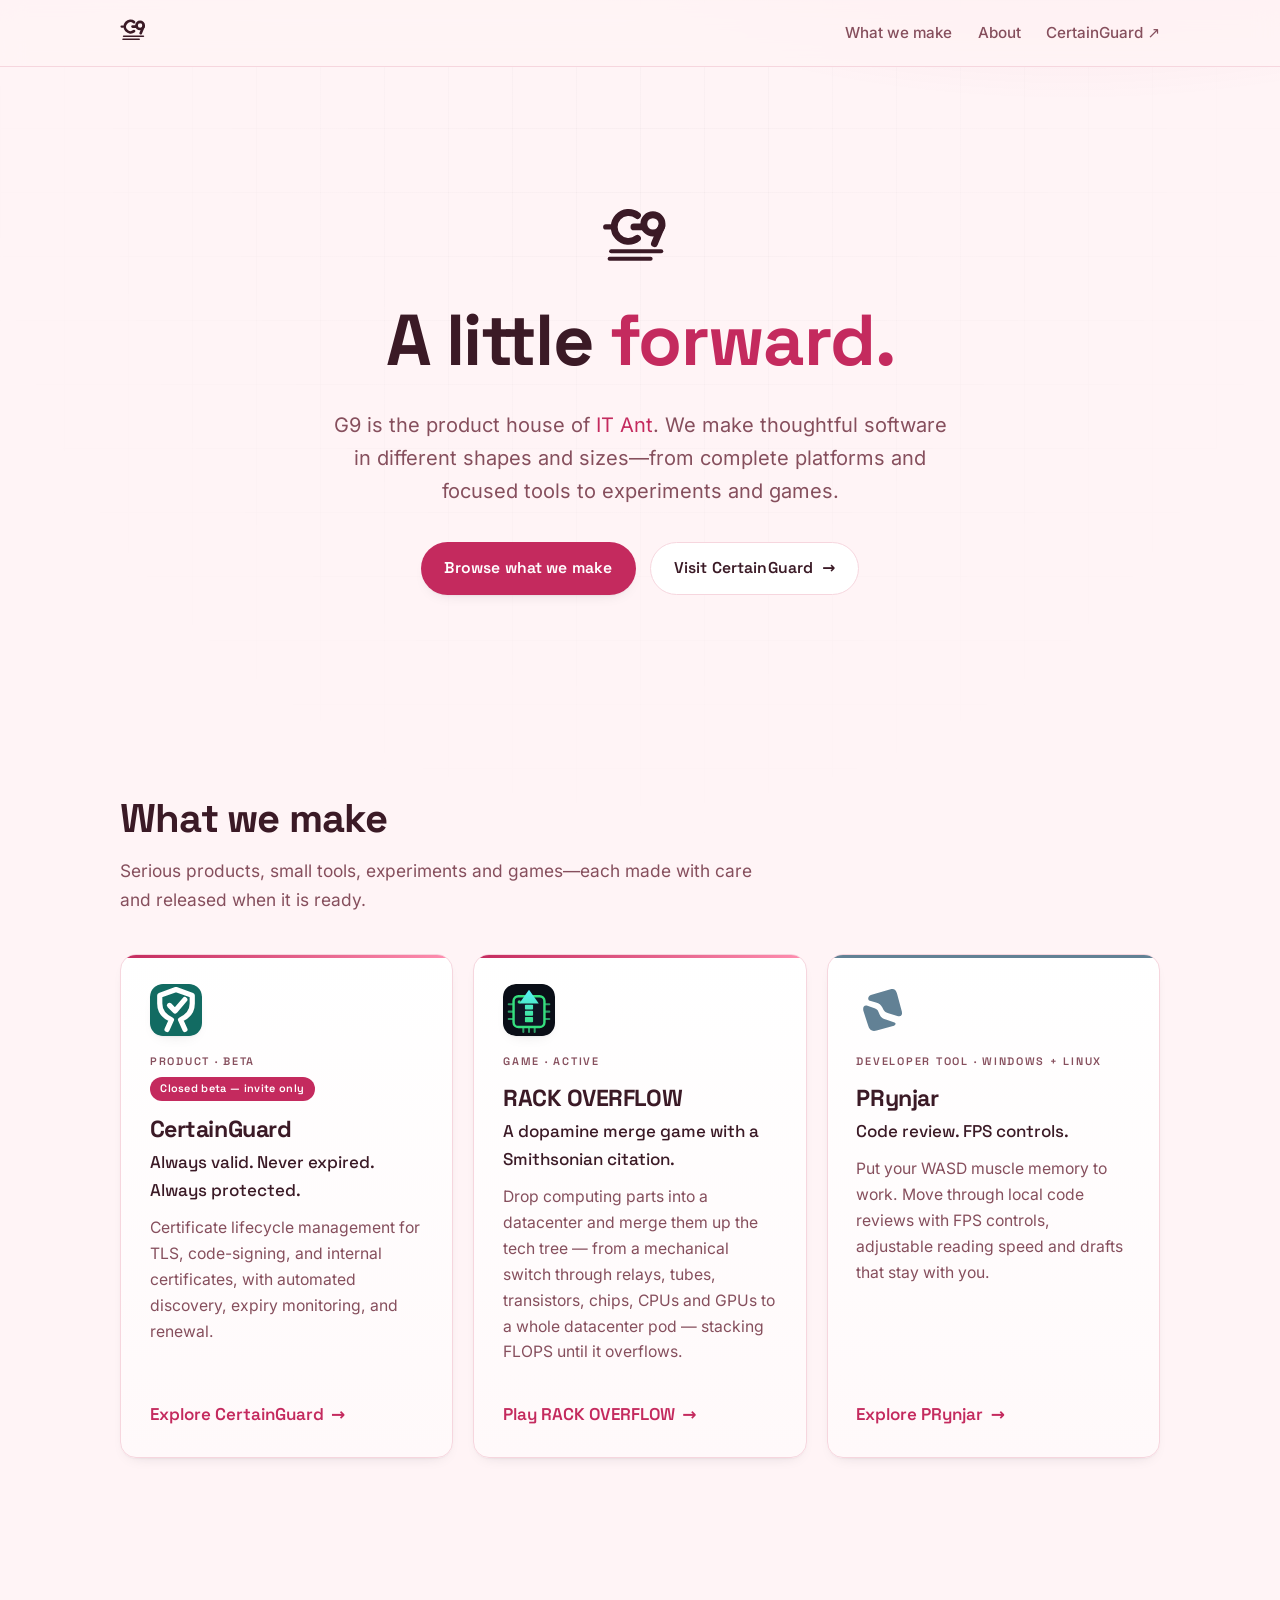
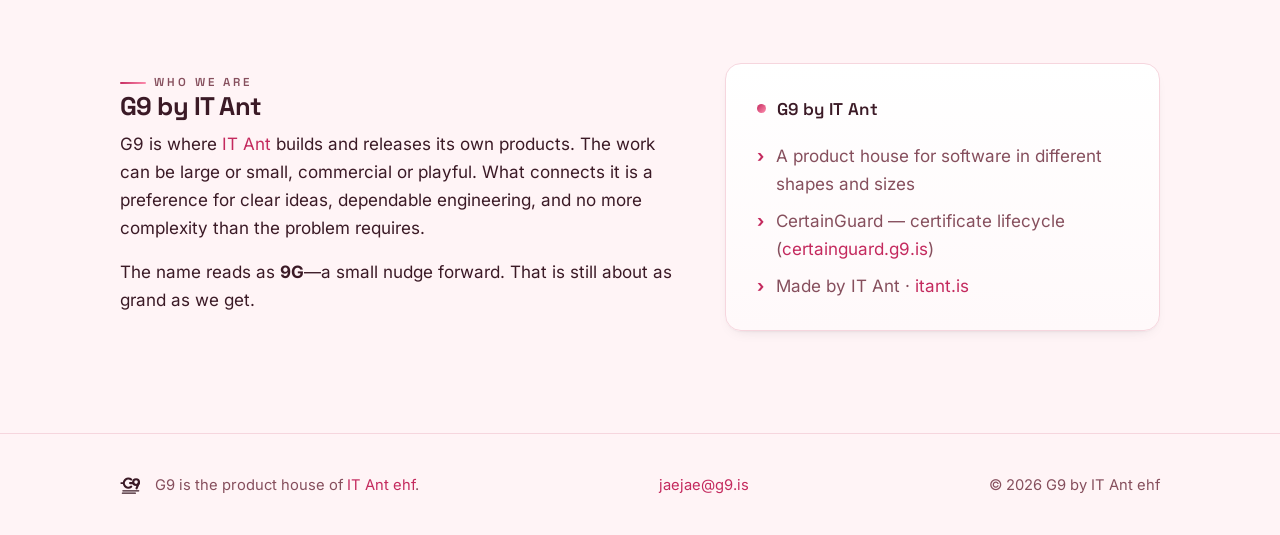
==== commit 7204be09: "publish: G9 static build (source 7f5a4d53a7b6)" ====
--- a/index.html
+++ b/index.html
@@ -26,8 +26,8 @@
 mechanical switch through relays, tubes, transistors, chips, CPUs and GPUs to a
 whole datacenter pod — stacking FLOPS until it overflows.</p> </div> <a class="card-cta stretched" href="https://rackmerge.g9.is" rel="noopener"> Play RACK OVERFLOW  <span class="arrow" aria-hidden="true">
 →
-</span> </a> </article><article class="product-card " data-product="prynjar" style="--card-accent: #628195"> <img class="card-icon" src="/products/prynjar.svg" alt="" width="52" height="52" loading="lazy"> <span class="card-label"> Developer tool · In development </span>  <h3>PRynjar</h3> <p class="tagline">Read the whole change.</p> <div class="desc"> <p>Local code review for large changes and work you have not pushed yet. Read from
-git, keep drafts on your machine, and move through the review from the keyboard.</p> </div> <a class="card-cta stretched" href="/prynjar/" rel="noopener"> Explore PRynjar  <span class="arrow" aria-hidden="true">
+</span> </a> </article><article class="product-card " data-product="prynjar" style="--card-accent: #628195"> <img class="card-icon" src="/products/prynjar.svg" alt="" width="52" height="52" loading="lazy"> <span class="card-label"> Developer tool · Windows + Linux </span>  <h3>PRynjar</h3> <p class="tagline">Code review. FPS controls.</p> <div class="desc"> <p>Put your WASD muscle memory to work. Move through local code reviews with FPS
+controls, adjustable reading speed and drafts that stay with you.</p> </div> <a class="card-cta stretched" href="/prynjar/" rel="noopener"> Explore PRynjar  <span class="arrow" aria-hidden="true">
 →
 </span> </a> </article> </div> </div> </section> <!-- ===================== ABOUT / FAMILY ===================== --> <section class="section" id="about" aria-labelledby="about-title"> <div class="container about-wrap"> <div> <span class="eyebrow">Who we are</span> <h2 id="about-title">G9 by IT Ant</h2> <p>
 G9 is where <a href="https://itant.is" rel="noopener">IT Ant</a>
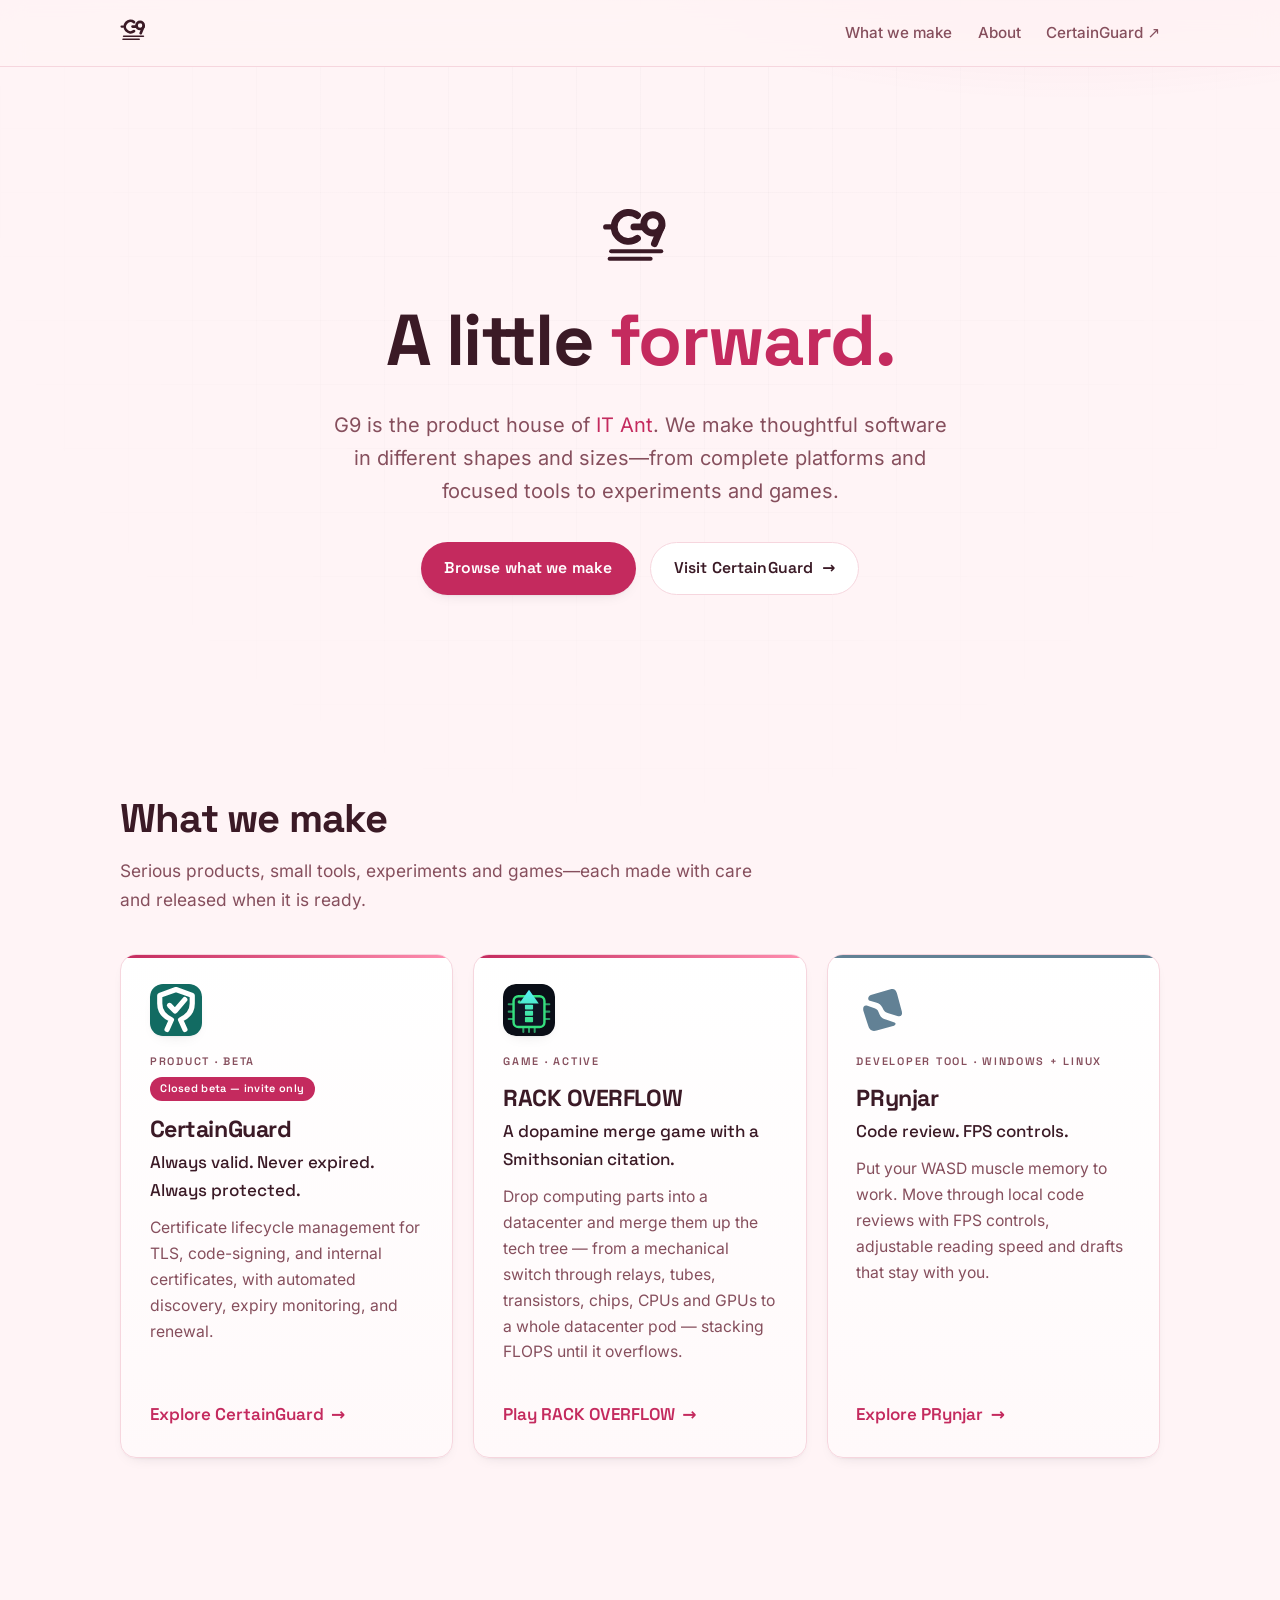
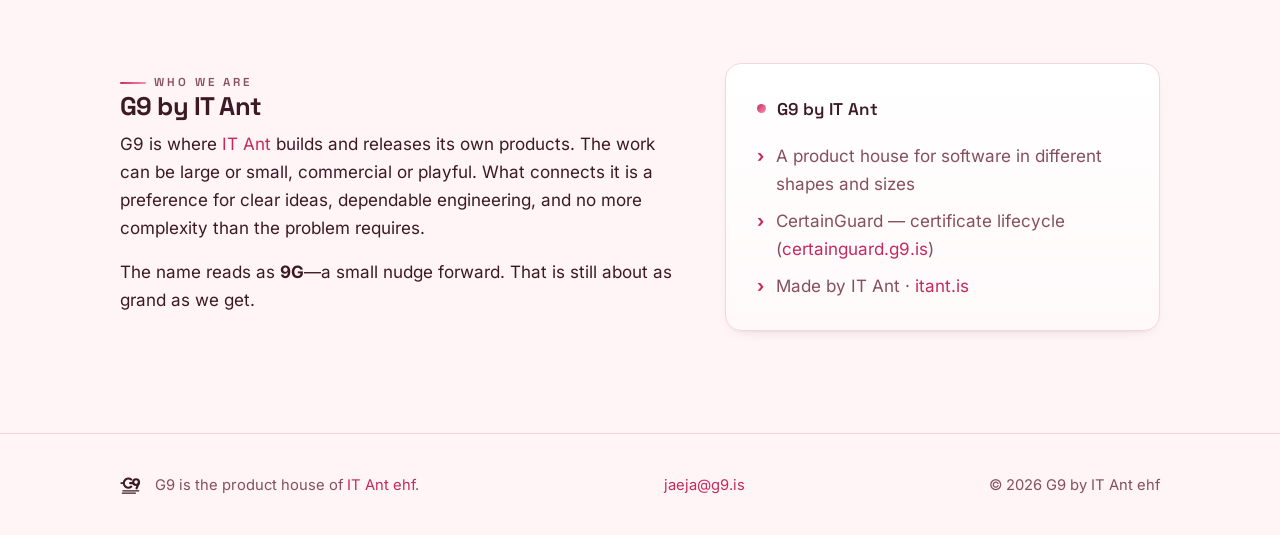
==== commit 95dd8b52: "publish: G9 static build (source aafdd6d25b12)" ====
--- a/index.html
+++ b/index.html
@@ -39,4 +39,4 @@
 The name reads as <strong>9G</strong>—a small nudge forward. That is
             still about as grand as we get.
 </p> </div> <aside class="about-card"> <div class="lineage"> <span class="dot" aria-hidden="true"></span> G9 by IT Ant
-</div> <ul> <li>A product house for software in different shapes and sizes</li> <li>CertainGuard — certificate lifecycle (<a href="https://certainguard.g9.is" rel="noopener">certainguard.g9.is</a>)</li> <li>Made by IT Ant · <a href="https://itant.is" rel="noopener">itant.is</a></li> </ul> </aside> </div> </section> </main>  <footer class="site-footer"> <div class="container"> <div class="foot-brand"> <svg class="wordmark " width="24" height="24" viewBox="0 0 100 100" role="img" aria-label="G9" fill="none" xmlns="http://www.w3.org/2000/svg"> <g stroke="currentColor" stroke-linecap="round" stroke-linejoin="round"> <g stroke-width="9"> <path d="M46.7 27 A19 19 0 1 0 46.7 57"></path> <path d="M54 42 L42 42"></path> </g> <g stroke-width="9"> <circle cx="67" cy="38" r="12"></circle> <path d="M78.6 40.9 L69 64"></path> </g> <g stroke-width="5.25"> <path d="M12 74 L78 74"></path> <path d="M10 84 L64 84"></path> </g> <g stroke-width="7"> <path d="M5 42 L11 42"></path> </g> </g> </svg> <span>G9 is the product house of <a href="https://itant.is" rel="noopener">IT Ant ehf</a>.</span> </div> <div> <a href="mailto:jaejae@g9.is">jaejae@g9.is</a> </div> <div>© 2026 G9 by IT Ant ehf</div> </div> </footer>  </body></html>+</div> <ul> <li>A product house for software in different shapes and sizes</li> <li>CertainGuard — certificate lifecycle (<a href="https://certainguard.g9.is" rel="noopener">certainguard.g9.is</a>)</li> <li>Made by IT Ant · <a href="https://itant.is" rel="noopener">itant.is</a></li> </ul> </aside> </div> </section> </main>  <footer class="site-footer"> <div class="container"> <div class="foot-brand"> <svg class="wordmark " width="24" height="24" viewBox="0 0 100 100" role="img" aria-label="G9" fill="none" xmlns="http://www.w3.org/2000/svg"> <g stroke="currentColor" stroke-linecap="round" stroke-linejoin="round"> <g stroke-width="9"> <path d="M46.7 27 A19 19 0 1 0 46.7 57"></path> <path d="M54 42 L42 42"></path> </g> <g stroke-width="9"> <circle cx="67" cy="38" r="12"></circle> <path d="M78.6 40.9 L69 64"></path> </g> <g stroke-width="5.25"> <path d="M12 74 L78 74"></path> <path d="M10 84 L64 84"></path> </g> <g stroke-width="7"> <path d="M5 42 L11 42"></path> </g> </g> </svg> <span>G9 is the product house of <a href="https://itant.is" rel="noopener">IT Ant ehf</a>.</span> </div> <div> <a href="mailto:jaeja@g9.is">jaeja@g9.is</a> </div> <div>© 2026 G9 by IT Ant ehf</div> </div> </footer>  </body></html>
